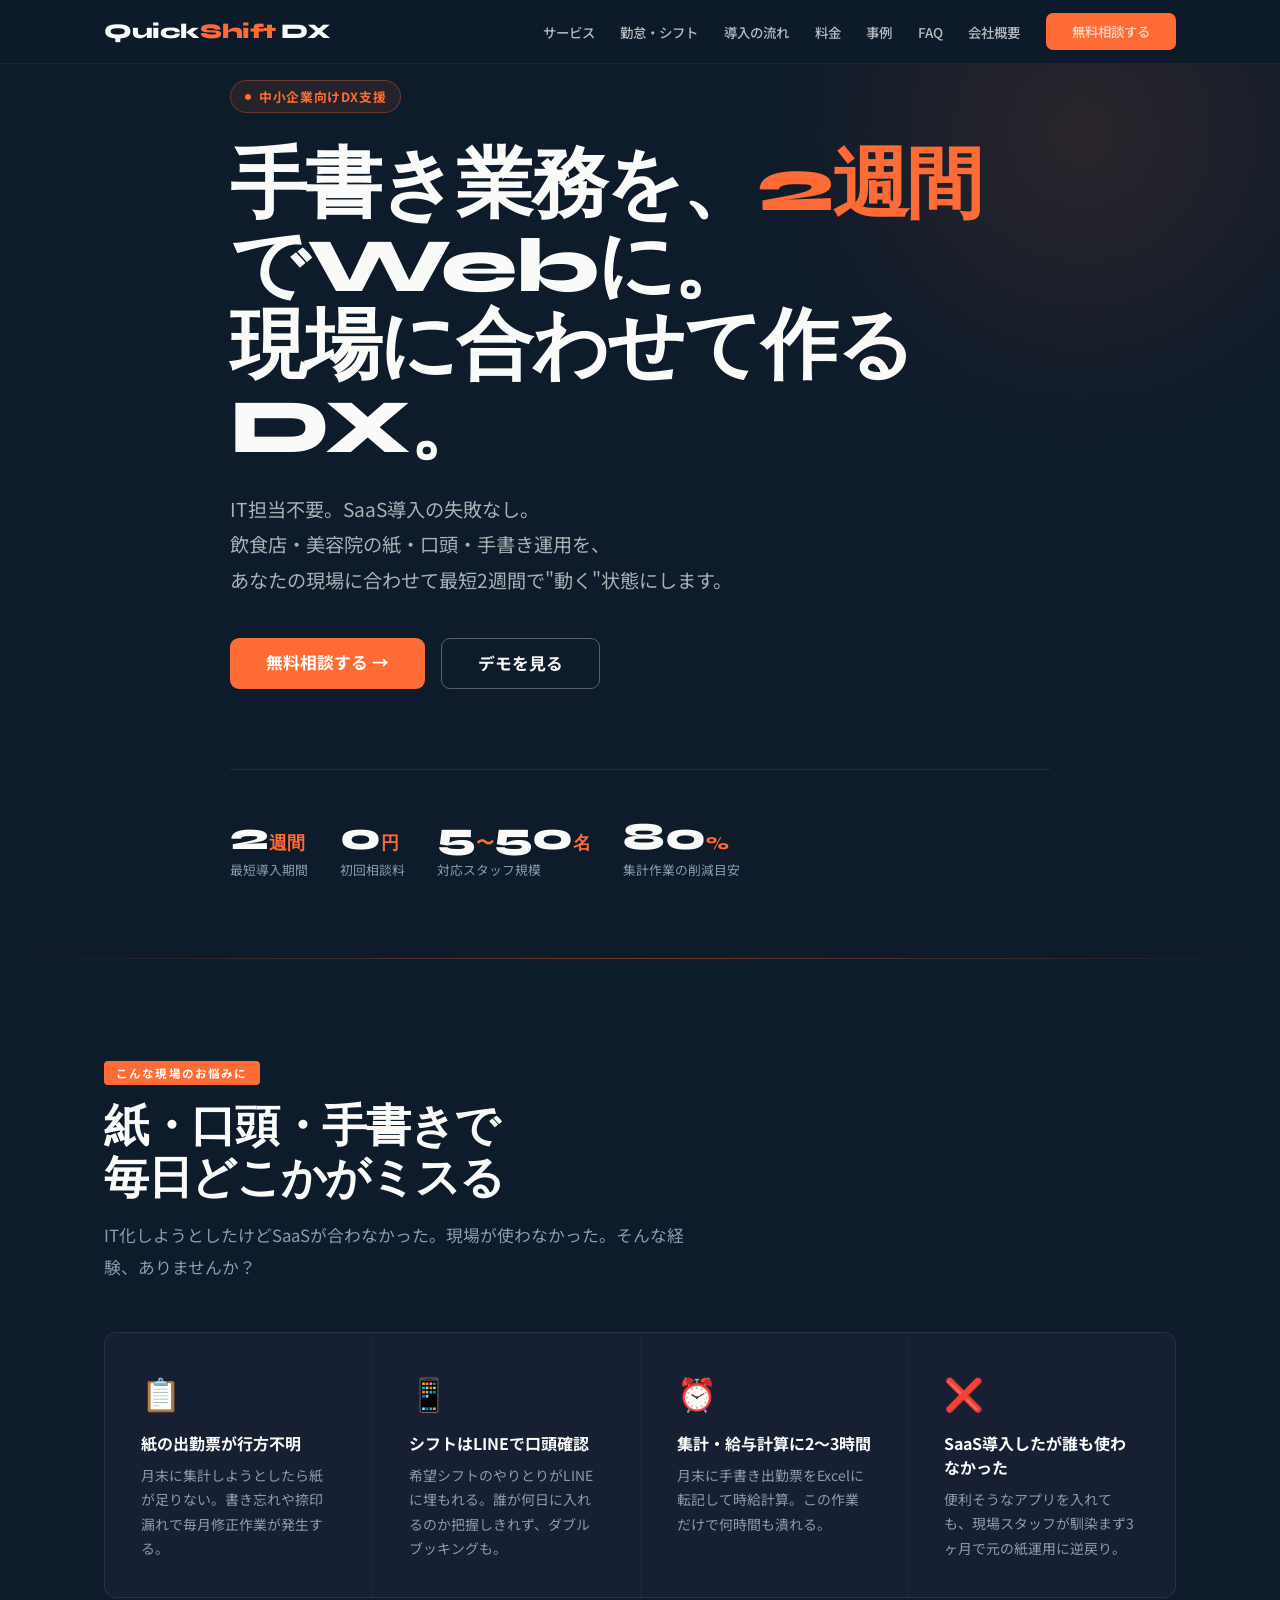
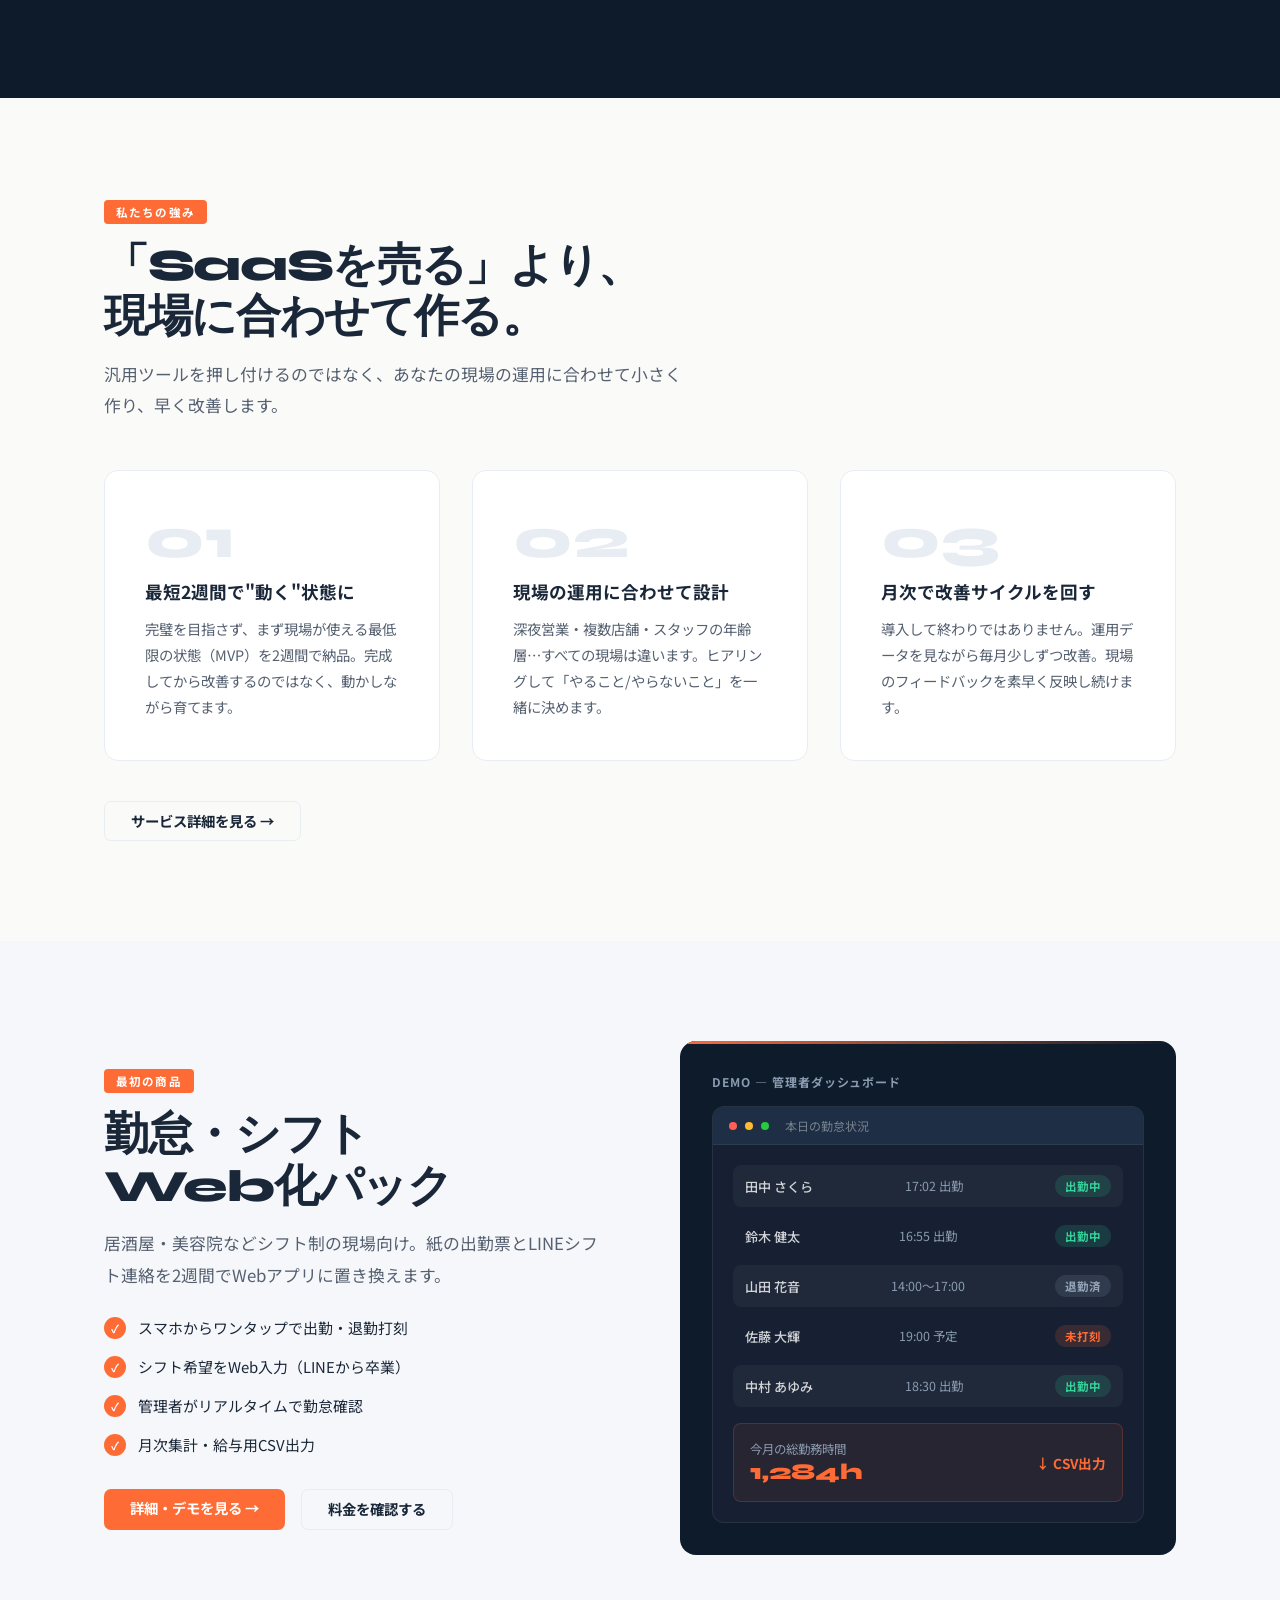
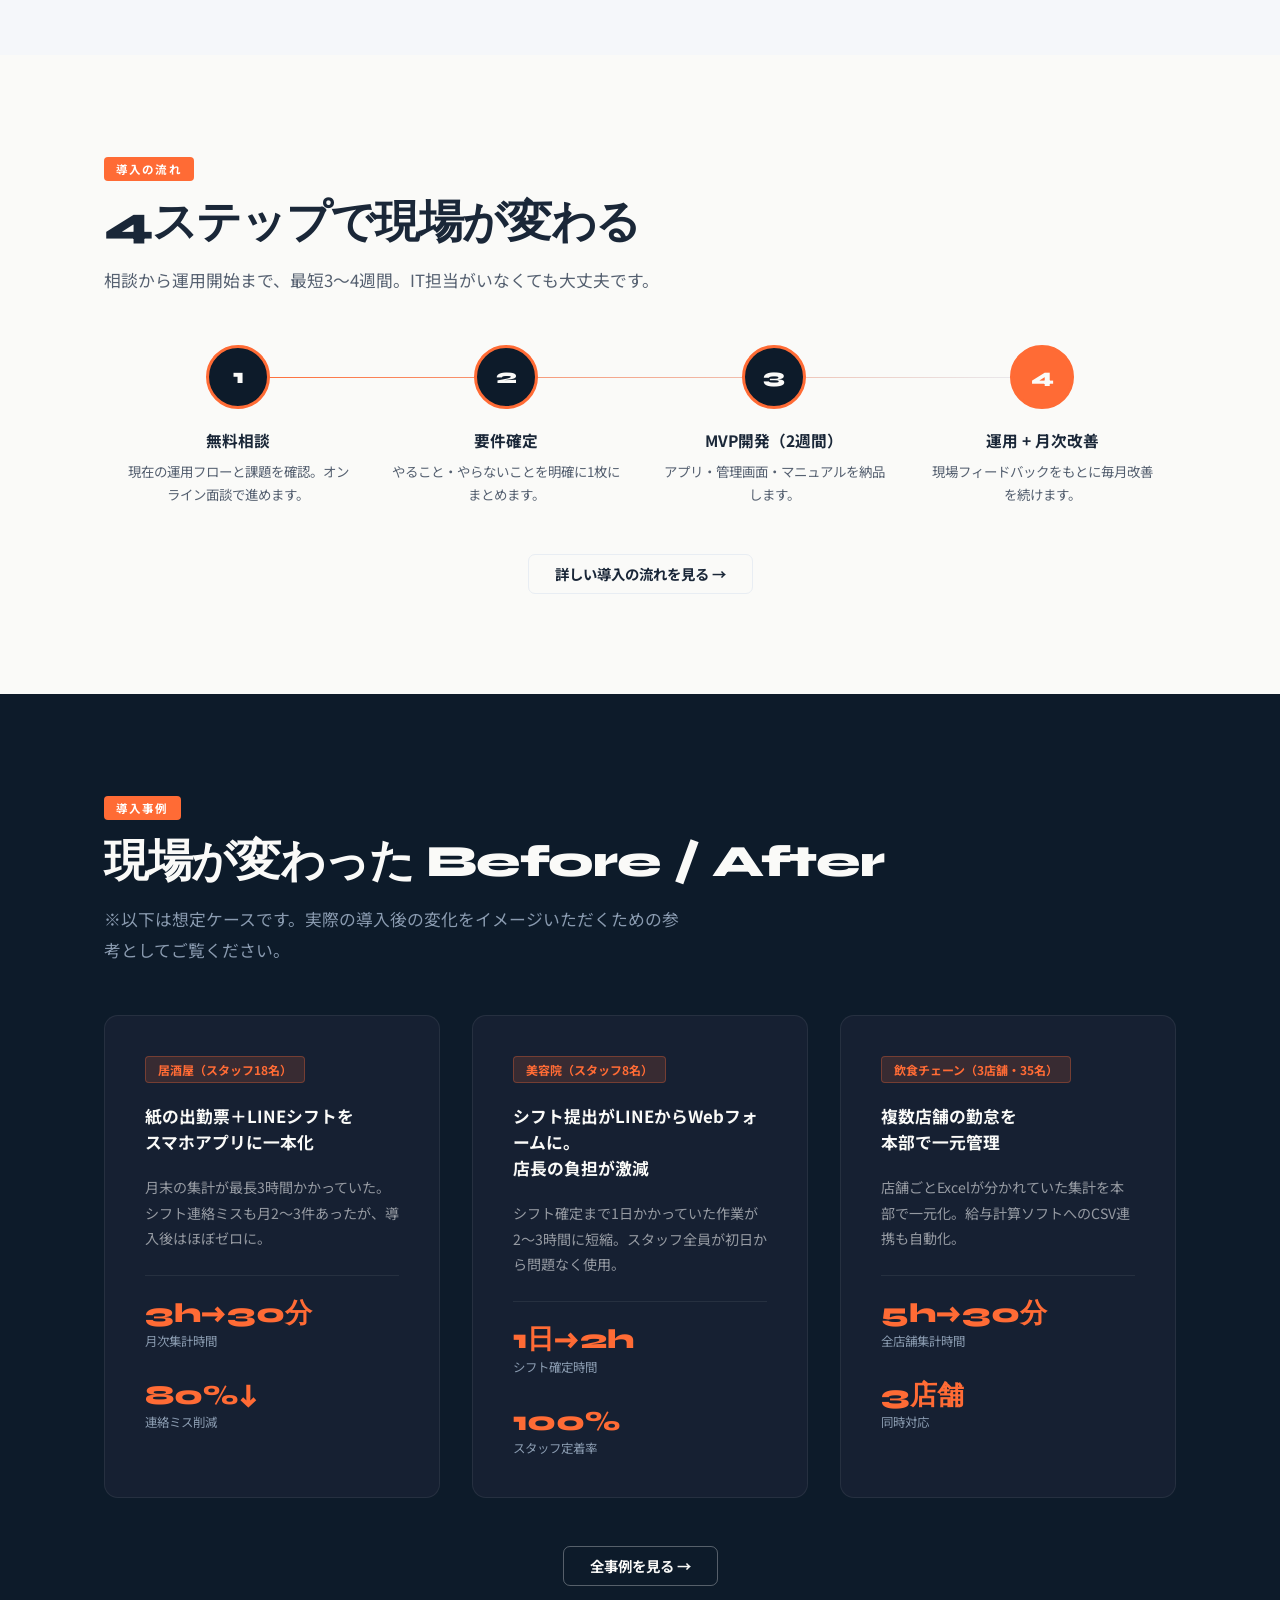
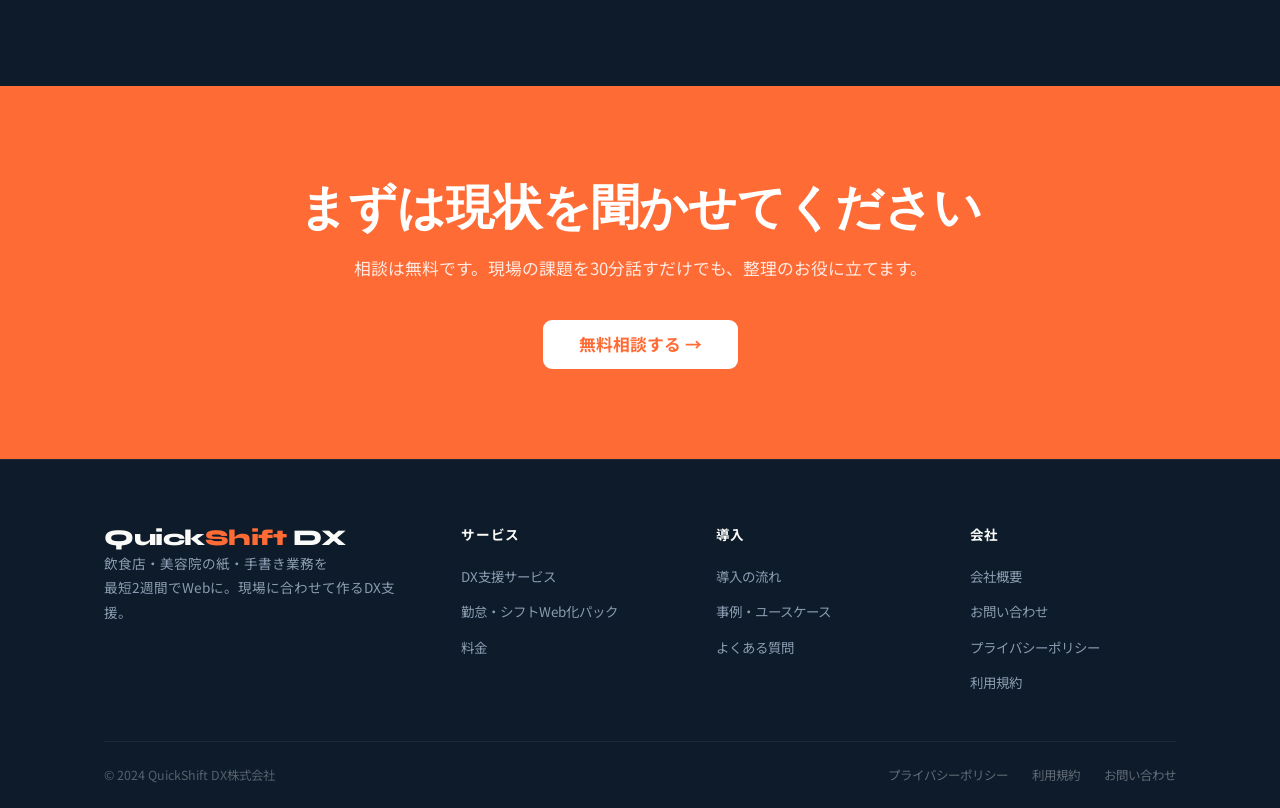
==== index.html @ 34936609 "initial commit: QuickShift DX site" ====
<!DOCTYPE html>
<html lang="ja">
<head>
<meta charset="UTF-8">
<meta name="viewport" content="width=device-width, initial-scale=1.0">
<title>QuickShift DX | 手書き業務を、2週間でWebに。</title>
<meta name="description" content="飲食店・美容院の紙・手書き業務を最短2週間でWeb化。現場に合わせて作るDX支援サービス。勤怠・シフト管理のWeb化パックで始める、小さく速いDX。">
<meta property="og:title" content="QuickShift DX | 手書き業務を、2週間でWebに。">
<meta property="og:description" content="飲食店・美容院の紙・手書き業務を最短2週間でWeb化。現場に合わせて作るDX支援サービス。">
<meta property="og:type" content="website">
<style>
/* ===== QuickShift DX — Shared Styles ===== */
@import url('https://fonts.googleapis.com/css2?family=Noto+Sans+JP:wght@400;500;700;900&family=Syne:wght@700;800&display=swap');

:root {
  --navy:       #0d1b2a;
  --navy-mid:   #162032;
  --navy-light: #1e2f45;
  --accent:     #ff6b35;
  --accent-lt:  #ff8c5a;
  --white:      #fafaf8;
  --gray:       #8a9bb0;
  --gray-lt:    #e8edf3;
  --text:       #1a2738;
  --max-w:      1200px;
}

*, *::before, *::after { box-sizing: border-box; margin: 0; padding: 0; }
html { scroll-behavior: smooth; }
body {
  font-family: 'Noto Sans JP', sans-serif;
  background: var(--white);
  color: var(--text);
  overflow-x: hidden;
}
img { max-width: 100%; display: block; }
a { text-decoration: none; }

/* ── CONTAINER ── */
.container { max-width: var(--max-w); margin: 0 auto; padding: 0 5%; }

/* ── BUTTONS ── */
.btn {
  display: inline-block;
  padding: 12px 26px;
  border-radius: 7px;
  font-weight: 700;
  font-size: 0.9rem;
  cursor: pointer;
  transition: all 0.2s;
  border: none;
  font-family: 'Noto Sans JP', sans-serif;
  line-height: 1;
}
.btn-primary { background: var(--accent); color: #fff; }
.btn-primary:hover {
  background: var(--accent-lt);
  transform: translateY(-2px);
  box-shadow: 0 6px 20px rgba(255,107,53,.4);
}
.btn-outline { background: transparent; border: 1.5px solid rgba(255,255,255,.3); color: var(--white); }
.btn-outline:hover { border-color: var(--accent); color: var(--accent); }
.btn-outline-dark { background: transparent; border: 1.5px solid var(--gray-lt); color: var(--text); }
.btn-outline-dark:hover { border-color: var(--accent); color: var(--accent); }
.btn-white { background: #fff; color: var(--accent); }
.btn-white:hover { background: var(--navy); color: #fff; transform: translateY(-2px); box-shadow: 0 8px 30px rgba(0,0,0,.2); }
.btn-lg { padding: 16px 36px; font-size: 1.05rem; border-radius: 9px; }
.btn-block { display: block; text-align: center; width: 100%; }

/* ── HEADER ── */
.site-header {
  position: fixed;
  top: 0; left: 0; right: 0;
  z-index: 200;
  background: rgba(13,27,42,.96);
  backdrop-filter: blur(14px);
  border-bottom: 1px solid rgba(255,255,255,.06);
  height: 64px;
}
.header-inner {
  max-width: var(--max-w);
  margin: 0 auto;
  padding: 0 5%;
  height: 100%;
  display: flex;
  align-items: center;
  justify-content: space-between;
}
.logo {
  font-family: 'Syne', sans-serif;
  font-size: 1.3rem;
  font-weight: 800;
  color: var(--white);
  letter-spacing: -.02em;
}
.logo span { color: var(--accent); }
.site-nav {
  display: flex;
  align-items: center;
  gap: 1.6rem;
}
.site-nav a {
  color: rgba(255,255,255,.7);
  font-size: .84rem;
  font-weight: 500;
  transition: color .2s;
}
.site-nav a:hover, .site-nav a.active { color: var(--white); }
.hamburger {
  display: none;
  flex-direction: column;
  gap: 5px;
  cursor: pointer;
  padding: 4px;
  background: none;
  border: none;
}
.hamburger span {
  display: block;
  width: 24px; height: 2px;
  background: var(--white);
  border-radius: 2px;
  transition: all .3s;
}
.hamburger.open span:nth-child(1) { transform: translateY(7px) rotate(45deg); }
.hamburger.open span:nth-child(2) { opacity: 0; }
.hamburger.open span:nth-child(3) { transform: translateY(-7px) rotate(-45deg); }
.mobile-nav {
  display: none;
  position: fixed;
  top: 64px; left: 0; right: 0; bottom: 0;
  background: var(--navy);
  z-index: 190;
  padding: 2rem 5%;
  flex-direction: column;
  gap: 1.5rem;
  overflow-y: auto;
}
.mobile-nav.open { display: flex; }
.mobile-nav a {
  color: var(--white);
  font-size: 1.1rem;
  font-weight: 700;
  border-bottom: 1px solid rgba(255,255,255,.07);
  padding-bottom: 1.25rem;
}

/* ── SECTION COMMONS ── */
.section { padding: 100px 0; }
.section-sm { padding: 70px 0; }
.section-tag {
  display: inline-block;
  background: var(--accent);
  color: #fff;
  font-size: .72rem;
  font-weight: 700;
  letter-spacing: .1em;
  padding: 4px 12px;
  border-radius: 4px;
  margin-bottom: 1rem;
  text-transform: uppercase;
}
h2.section-title {
  font-family: 'Syne', sans-serif;
  font-size: clamp(1.8rem, 4vw, 2.8rem);
  font-weight: 800;
  letter-spacing: -.03em;
  line-height: 1.15;
  margin-bottom: 1rem;
}
.section-lead {
  font-size: 1.05rem;
  color: #556070;
  line-height: 1.9;
  max-width: 580px;
  margin-bottom: 3rem;
}
.section-lead.wide { max-width: 720px; }

/* dark variant */
.bg-navy { background: var(--navy); }
.bg-navy h2.section-title { color: var(--white); }
.bg-navy .section-lead { color: var(--gray); }
.bg-gray { background: #f5f7fa; }

/* ── PAGE HERO ── */
.page-hero {
  background: var(--navy);
  padding: 140px 0 80px;
  position: relative;
  overflow: hidden;
}
.page-hero::before {
  content: '';
  position: absolute;
  top: -30%; right: -10%;
  width: 500px; height: 500px;
  background: radial-gradient(circle, rgba(255,107,53,.1) 0%, transparent 70%);
}
.page-hero .section-tag { margin-bottom: 1.2rem; }
.page-hero h1 {
  font-family: 'Syne', sans-serif;
  font-size: clamp(2.2rem, 5vw, 3.8rem);
  font-weight: 800;
  color: var(--white);
  letter-spacing: -.03em;
  line-height: 1.1;
  margin-bottom: 1.25rem;
}
.page-hero h1 em { font-style: normal; color: var(--accent); }
.page-hero p {
  color: rgba(255,255,255,.65);
  font-size: 1.1rem;
  line-height: 1.85;
  max-width: 560px;
}
.page-hero .hero-cta { margin-top: 2.5rem; display: flex; gap: 1rem; flex-wrap: wrap; }

/* ── FOOTER ── */
.site-footer {
  background: var(--navy);
  border-top: 1px solid rgba(255,255,255,.06);
}
.footer-main {
  display: grid;
  grid-template-columns: 1.5fr 1fr 1fr 1fr;
  gap: 3rem;
  padding: 4rem 0 3rem;
}
.footer-brand .logo { font-size: 1.4rem; margin-bottom: 1rem; }
.footer-brand p { font-size: .85rem; color: var(--gray); line-height: 1.8; }
.footer-col h4 { color: var(--white); font-size: .85rem; font-weight: 700; margin-bottom: 1.2rem; letter-spacing: .05em; }
.footer-col ul { list-style: none; display: flex; flex-direction: column; gap: .7rem; }
.footer-col ul a { color: var(--gray); font-size: .84rem; transition: color .2s; }
.footer-col ul a:hover { color: var(--white); }
.footer-bottom {
  border-top: 1px solid rgba(255,255,255,.06);
  padding: 1.5rem 0;
  display: flex;
  justify-content: space-between;
  align-items: center;
  flex-wrap: wrap;
  gap: 1rem;
}
.footer-bottom p { color: rgba(255,255,255,.3); font-size: .78rem; }
.footer-bottom-links { display: flex; gap: 1.5rem; }
.footer-bottom-links a { color: rgba(255,255,255,.35); font-size: .78rem; }
.footer-bottom-links a:hover { color: rgba(255,255,255,.7); }

/* ── FLOATING CTA ── */
.floating-cta {
  position: fixed;
  bottom: 2rem; right: 2rem;
  z-index: 180;
  opacity: 0;
  transform: translateY(10px);
  transition: all .4s;
  pointer-events: none;
}
.floating-cta.visible { opacity: 1; transform: translateY(0); pointer-events: all; }
.floating-cta .btn { box-shadow: 0 8px 30px rgba(255,107,53,.5); }

/* ── CARDS ── */
.card {
  background: #fff;
  border: 1.5px solid var(--gray-lt);
  border-radius: 14px;
  padding: 2.5rem;
  transition: all .3s;
  position: relative;
  overflow: hidden;
}
.card::before {
  content: '';
  position: absolute;
  top: 0; left: 0; right: 0;
  height: 3px;
  background: var(--accent);
  transform: scaleX(0);
  transform-origin: left;
  transition: transform .3s;
}
.card:hover { transform: translateY(-4px); box-shadow: 0 12px 40px rgba(13,27,42,.12); border-color: var(--accent); }
.card:hover::before { transform: scaleX(1); }

.card-dark {
  background: var(--navy-mid);
  border: 1px solid rgba(255,255,255,.07);
  border-radius: 14px;
  padding: 2.5rem;
  transition: all .3s;
}
.card-dark:hover { background: var(--navy-light); transform: translateY(-4px); }

/* ── FEATURE LIST ── */
.feature-list { list-style: none; display: flex; flex-direction: column; gap: .9rem; }
.feature-list li { display: flex; align-items: flex-start; gap: 12px; font-size: .93rem; line-height: 1.65; }
.feature-list li::before {
  content: '✓';
  min-width: 22px; height: 22px;
  background: var(--accent); color: #fff;
  border-radius: 50%;
  display: flex; align-items: center; justify-content: center;
  font-size: .7rem; font-weight: 700;
  margin-top: 1px; flex-shrink: 0;
}

/* ── PROCESS STEPS ── */
.steps-grid {
  display: grid;
  grid-template-columns: repeat(4, 1fr);
  gap: 0;
  position: relative;
  margin-top: 3rem;
}
.steps-grid::before {
  content: '';
  position: absolute;
  top: 32px; left: 12%; right: 12%;
  height: 1px;
  background: linear-gradient(90deg, var(--accent) 0%, var(--gray-lt) 100%);
}
.step-item { display: flex; flex-direction: column; align-items: center; text-align: center; padding: 0 1.25rem; }
.step-num {
  width: 64px; height: 64px;
  background: var(--navy); color: var(--white);
  border-radius: 50%;
  display: flex; align-items: center; justify-content: center;
  font-family: 'Syne', sans-serif;
  font-size: 1.3rem; font-weight: 800;
  margin-bottom: 1.25rem;
  position: relative; z-index: 1;
  border: 3px solid var(--accent);
}
.step-item:last-child .step-num { background: var(--accent); }
.step-item h3 { font-size: .98rem; font-weight: 700; margin-bottom: .5rem; }
.step-item p { font-size: .84rem; color: #556070; line-height: 1.7; }

/* ── FAQ ── */
.faq-list { display: flex; flex-direction: column; border: 1.5px solid var(--gray-lt); border-radius: 12px; overflow: hidden; }
.faq-item { border-bottom: 1px solid var(--gray-lt); }
.faq-item:last-child { border-bottom: none; }
.faq-q {
  width: 100%; background: #fff; border: none;
  padding: 1.4rem 1.75rem;
  text-align: left;
  font-family: 'Noto Sans JP', sans-serif;
  font-size: .94rem; font-weight: 700; color: var(--text);
  cursor: pointer;
  display: flex; justify-content: space-between; align-items: center; gap: 1rem;
  transition: background .2s;
}
.faq-q:hover { background: #fafafa; }
.faq-q.open { background: #fff8f5; }
.faq-icon {
  min-width: 26px; height: 26px;
  border: 2px solid var(--gray-lt); border-radius: 50%;
  display: flex; align-items: center; justify-content: center;
  font-size: 1.1rem; color: var(--gray); line-height: 1;
  transition: all .3s; flex-shrink: 0;
}
.faq-q.open .faq-icon { background: var(--accent); border-color: var(--accent); color: #fff; transform: rotate(45deg); }
.faq-a { display: none; padding: 0 1.75rem 1.4rem; font-size: .9rem; color: #556070; line-height: 1.9; background: #fff; }
.faq-a.open { display: block; }

/* ── FORM ── */
.form-group { display: flex; flex-direction: column; gap: 6px; }
.form-group label { font-size: .82rem; font-weight: 700; }
.form-label-dark { color: rgba(255,255,255,.7); }
.required-mark { color: var(--accent); margin-left: 4px; }
.form-input, .form-select, .form-textarea {
  border-radius: 8px;
  padding: 13px 16px;
  font-family: 'Noto Sans JP', sans-serif;
  font-size: .9rem;
  outline: none;
  transition: border-color .2s, background .2s;
}
.form-input-dark, .form-select-dark, .form-textarea-dark {
  background: rgba(255,255,255,.06);
  border: 1px solid rgba(255,255,255,.12);
  color: var(--white);
}
.form-input-dark::placeholder, .form-textarea-dark::placeholder { color: rgba(255,255,255,.3); }
.form-input-dark:focus, .form-select-dark:focus, .form-textarea-dark:focus {
  border-color: var(--accent);
  background: rgba(255,255,255,.09);
}
.form-select-dark option { background: var(--navy); color: var(--white); }
.form-textarea { resize: vertical; min-height: 120px; }
.radio-group { display: flex; gap: 1rem; flex-wrap: wrap; }
.radio-label { display: flex; align-items: center; gap: 8px; cursor: pointer; font-size: .9rem; }
.radio-label input { accent-color: var(--accent); }
.form-row { display: grid; grid-template-columns: 1fr 1fr; gap: 1.25rem; }
.form-stack { display: flex; flex-direction: column; gap: 1.25rem; }

/* ── BADGE ── */
.badge { padding: 3px 10px; border-radius: 12px; font-size: .72rem; font-weight: 700; }
.badge-in  { background: rgba(52,211,153,.15); color: #34d399; }
.badge-out { background: rgba(148,163,184,.15); color: #94a3b8; }
.badge-new { background: rgba(255,107,53,.15); color: var(--accent); }

/* ── ANIMATIONS ── */
.fade-up { opacity: 0; transform: translateY(28px); transition: opacity .65s ease, transform .65s ease; }
.fade-up.visible { opacity: 1; transform: translateY(0); }
.fade-up:nth-child(2) { transition-delay: .1s; }
.fade-up:nth-child(3) { transition-delay: .2s; }
.fade-up:nth-child(4) { transition-delay: .3s; }

/* ── SUCCESS BANNER ── */
.success-banner {
  display: none;
  background: #dcfce7; border: 1.5px solid #86efac;
  border-radius: 10px; padding: 1.25rem 1.75rem;
  color: #15803d; font-weight: 700; font-size: .95rem;
  margin-top: 1.5rem;
}

/* ── BREADCRUMB ── */
.breadcrumb { display: flex; align-items: center; gap: .5rem; margin-bottom: 1.5rem; }
.breadcrumb a { color: rgba(255,255,255,.45); font-size: .82rem; }
.breadcrumb a:hover { color: rgba(255,255,255,.8); }
.breadcrumb span { color: rgba(255,255,255,.25); font-size: .82rem; }
.breadcrumb .current { color: rgba(255,255,255,.7); font-size: .82rem; }

/* ── NOTICE ── */
.notice {
  background: rgba(255,107,53,.08);
  border: 1px solid rgba(255,107,53,.2);
  border-radius: 8px; padding: 1rem 1.25rem;
  font-size: .88rem; color: #556070; line-height: 1.8;
}

/* ── RESPONSIVE ── */
@media (max-width: 960px) {
  .footer-main { grid-template-columns: 1fr 1fr; }
  .steps-grid { grid-template-columns: 1fr 1fr; gap: 2.5rem; }
  .steps-grid::before { display: none; }
}

@media (max-width: 680px) {
  .site-nav { display: none; }
  .hamburger { display: flex; }
  .footer-main { grid-template-columns: 1fr; gap: 2rem; }
  .form-row { grid-template-columns: 1fr; }
  .steps-grid { grid-template-columns: 1fr 1fr; }
  .section { padding: 70px 0; }
  .page-hero { padding: 120px 0 60px; }
}

</style>
<style>
/* ── Hero ── */
.hero {
  background: var(--navy);
  min-height: 100vh;
  display: flex;
  align-items: center;
  padding: 80px 0;
  position: relative;
  overflow: hidden;
}
.hero::before {
  content: '';
  position: absolute;
  top: -20%; right: -10%;
  width: 650px; height: 650px;
  background: radial-gradient(circle, rgba(255,107,53,.12) 0%, transparent 70%);
  pointer-events: none;
}
.hero::after {
  content: '';
  position: absolute;
  bottom: 0; left: 0; right: 0;
  height: 1px;
  background: linear-gradient(90deg, transparent, rgba(255,107,53,.4), transparent);
}
.hero-eyebrow {
  display: inline-flex; align-items: center; gap: 8px;
  background: rgba(255,107,53,.1);
  border: 1px solid rgba(255,107,53,.3);
  color: var(--accent);
  padding: 6px 14px; border-radius: 20px;
  font-size: .8rem; font-weight: 700; letter-spacing: .05em;
  margin-bottom: 2rem; width: fit-content;
}
.hero-eyebrow::before {
  content: ''; width: 6px; height: 6px;
  background: var(--accent); border-radius: 50%;
  animation: blink 2s infinite;
}
@keyframes blink { 0%,100%{opacity:1} 50%{opacity:.3} }
.hero h1 {
  font-family: 'Syne', sans-serif;
  font-size: clamp(2.8rem, 6vw, 5rem);
  font-weight: 800; color: var(--white);
  line-height: 1.05; letter-spacing: -.03em;
  margin-bottom: 1.5rem; max-width: 820px;
}
.hero h1 em { font-style: normal; color: var(--accent); }
.hero-sub {
  font-size: clamp(1rem,2vw,1.2rem);
  color: rgba(255,255,255,.65); line-height: 1.85;
  max-width: 560px; margin-bottom: 2.5rem;
}
.hero-cta { display: flex; gap: 1rem; flex-wrap: wrap; margin-bottom: 5rem; }
.hero-stats {
  display: flex; gap: 3rem; flex-wrap: wrap;
  padding-top: 3rem;
  border-top: 1px solid rgba(255,255,255,.08);
}
.stat-num {
  font-family: 'Syne', sans-serif;
  font-size: 2.4rem; font-weight: 800; color: var(--white); line-height: 1;
}
.stat-num span { font-size: 1.1rem; color: var(--accent); }
.stat-label { font-size: .8rem; color: var(--gray); margin-top: 4px; }

/* ── Problem grid ── */
.problems-grid {
  display: grid;
  grid-template-columns: repeat(auto-fit, minmax(240px,1fr));
  gap: 1px;
  background: rgba(255,255,255,.06);
  border: 1px solid rgba(255,255,255,.06);
  border-radius: 12px; overflow: hidden;
}
.problem-card {
  background: var(--navy-mid); padding: 2.25rem;
  transition: background .3s;
}
.problem-card:hover { background: var(--navy-light); }
.problem-icon { font-size: 2rem; margin-bottom: 1rem; }
.problem-card h3 { font-size: 1rem; font-weight: 700; color: var(--white); margin-bottom: .5rem; }
.problem-card p { font-size: .87rem; color: var(--gray); line-height: 1.75; }

/* ── Strengths ── */
.strengths-grid {
  display: grid;
  grid-template-columns: repeat(auto-fit, minmax(280px,1fr));
  gap: 2rem;
}
.strength-num {
  font-family: 'Syne', sans-serif;
  font-size: 3.5rem; font-weight: 800; color: var(--gray-lt); line-height: 1; margin-bottom: .75rem;
}
.card h3 { font-size: 1.1rem; font-weight: 700; margin-bottom: .75rem; }
.card p { font-size: .9rem; color: #556070; line-height: 1.8; }

/* ── Product preview ── */
.product-preview {
  display: grid;
  grid-template-columns: 1fr 1fr;
  gap: 5rem;
  align-items: center;
}
.mock-screen {
  background: var(--navy-mid); border-radius: 12px;
  border: 1px solid rgba(255,255,255,.08); overflow: hidden;
}
.mock-bar {
  background: var(--navy-light); padding: 10px 16px;
  display: flex; align-items: center; gap: 8px;
  border-bottom: 1px solid rgba(255,255,255,.06);
}
.mock-dot { width: 8px; height: 8px; border-radius: 50%; }
.mock-title { font-size: .75rem; color: rgba(255,255,255,.4); margin-left: 8px; }
.mock-content { padding: 1.25rem; }
.mock-row {
  display: flex; justify-content: space-between; align-items: center;
  padding: 10px 12px; border-radius: 8px; margin-bottom: 8px; font-size: .82rem;
}
.mock-row:nth-child(odd) { background: rgba(255,255,255,.04); }
.mock-name { color: rgba(255,255,255,.8); font-weight: 500; }
.mock-time { color: var(--gray); font-size: .78rem; }
.mock-summary {
  margin-top: 1rem; padding: 1rem;
  background: rgba(255,107,53,.08); border: 1px solid rgba(255,107,53,.2); border-radius: 8px;
  display: flex; justify-content: space-between; align-items: center;
}
.mock-summary-label { font-size: .78rem; color: var(--gray); }
.mock-summary-val { font-family: 'Syne',sans-serif; font-size: 1.4rem; font-weight: 800; color: var(--accent); }

/* ── Cases preview ── */
.cases-grid {
  display: grid;
  grid-template-columns: repeat(auto-fit,minmax(280px,1fr));
  gap: 2rem; margin-top: 3rem;
}
.case-tag {
  display: inline-block;
  background: rgba(255,107,53,.15); color: var(--accent);
  border: 1px solid rgba(255,107,53,.3);
  padding: 4px 12px; border-radius: 4px; font-size: .75rem; font-weight: 700; margin-bottom: 1.25rem;
}
.card-dark h3 { color: var(--white); font-size: 1.05rem; font-weight: 700; margin-bottom: 1.25rem; line-height: 1.55; }
.metrics { display: flex; gap: 2rem; padding-top: 1.5rem; border-top: 1px solid rgba(255,255,255,.07); flex-wrap: wrap; }
.metric-val { font-family: 'Syne',sans-serif; font-size: 1.7rem; font-weight: 800; color: var(--accent); line-height: 1; }
.metric-label { font-size: .78rem; color: var(--gray); margin-top: 4px; }

/* ── CTA band ── */
.cta-band { background: var(--accent); padding: 90px 0; text-align: center; }
.cta-band h2 { font-family: 'Syne',sans-serif; font-size: clamp(1.8rem,4vw,3rem); color: #fff; font-weight: 800; margin-bottom: 1rem; }
.cta-band p { color: rgba(255,255,255,.85); font-size: 1.05rem; margin-bottom: 2.5rem; }


  .hero-stats { gap: 2rem; }
}
</style>
</head>
<body>

<!-- HEADER -->
<header class="site-header">
  <div class="header-inner">
    <a href="index.html" class="logo">Quick<span>Shift</span> DX</a>
    <nav class="site-nav">
      <a href="services.html">サービス</a>
      <a href="product/time-shift.html">勤怠・シフト</a>
      <a href="process.html">導入の流れ</a>
      <a href="pricing.html">料金</a>
      <a href="cases.html">事例</a>
      <a href="faq.html">FAQ</a>
      <a href="company.html">会社概要</a>
      <a href="contact.html" class="btn btn-primary">無料相談する</a>
    </nav>
    <button class="hamburger" aria-label="メニュー">
      <span></span><span></span><span></span>
    </button>
  </div>
</header>

<!-- MOBILE NAV -->
<nav class="mobile-nav">
  <a href="index.html">トップ</a>
  <a href="services.html">サービス</a>
  <a href="product/time-shift.html">勤怠・シフトWeb化パック</a>
  <a href="process.html">導入の流れ</a>
  <a href="pricing.html">料金</a>
  <a href="cases.html">事例・ユースケース</a>
  <a href="faq.html">よくある質問</a>
  <a href="company.html">会社概要</a>
  <a href="contact.html" class="btn btn-primary" style="border-radius:8px; text-align:center;">無料相談する</a>
</nav>

<!-- HERO -->
<section class="hero">
  <div class="container">
    <div class="hero-eyebrow">中小企業向けDX支援</div>
    <h1>手書き業務を、<em>2週間</em>でWebに。<br>現場に合わせて作るDX。</h1>
    <p class="hero-sub">
      IT担当不要。SaaS導入の失敗なし。<br>
      飲食店・美容院の紙・口頭・手書き運用を、<br>
      あなたの現場に合わせて最短2週間で"動く"状態にします。
    </p>
    <div class="hero-cta">
      <a href="contact.html" class="btn btn-primary btn-lg">無料相談する →</a>
      <a href="product/time-shift.html" class="btn btn-outline btn-lg">デモを見る</a>
    </div>
    <div class="hero-stats">
      <div>
        <div class="stat-num">2<span>週間</span></div>
        <div class="stat-label">最短導入期間</div>
      </div>
      <div>
        <div class="stat-num">0<span>円</span></div>
        <div class="stat-label">初回相談料</div>
      </div>
      <div>
        <div class="stat-num">5<span>〜</span>50<span>名</span></div>
        <div class="stat-label">対応スタッフ規模</div>
      </div>
      <div>
        <div class="stat-num">80<span>%</span></div>
        <div class="stat-label">集計作業の削減目安</div>
      </div>
    </div>
  </div>
</section>

<!-- PROBLEM -->
<section class="section bg-navy">
  <div class="container">
    <div class="section-tag">こんな現場のお悩みに</div>
    <h2 class="section-title">紙・口頭・手書きで<br>毎日どこかがミスる</h2>
    <p class="section-lead">IT化しようとしたけどSaaSが合わなかった。現場が使わなかった。そんな経験、ありませんか？</p>
    <div class="problems-grid">
      <div class="problem-card fade-up">
        <div class="problem-icon">📋</div>
        <h3>紙の出勤票が行方不明</h3>
        <p>月末に集計しようとしたら紙が足りない。書き忘れや捺印漏れで毎月修正作業が発生する。</p>
      </div>
      <div class="problem-card fade-up">
        <div class="problem-icon">📱</div>
        <h3>シフトはLINEで口頭確認</h3>
        <p>希望シフトのやりとりがLINEに埋もれる。誰が何日に入れるのか把握しきれず、ダブルブッキングも。</p>
      </div>
      <div class="problem-card fade-up">
        <div class="problem-icon">⏰</div>
        <h3>集計・給与計算に2〜3時間</h3>
        <p>月末に手書き出勤票をExcelに転記して時給計算。この作業だけで何時間も潰れる。</p>
      </div>
      <div class="problem-card fade-up">
        <div class="problem-icon">❌</div>
        <h3>SaaS導入したが誰も使わなかった</h3>
        <p>便利そうなアプリを入れても、現場スタッフが馴染まず3ヶ月で元の紙運用に逆戻り。</p>
      </div>
    </div>
  </div>
</section>

<!-- STRENGTHS -->
<section class="section">
  <div class="container">
    <div class="section-tag">私たちの強み</div>
    <h2 class="section-title">「SaaSを売る」より、<br>現場に合わせて作る。</h2>
    <p class="section-lead">汎用ツールを押し付けるのではなく、あなたの現場の運用に合わせて小さく作り、早く改善します。</p>
    <div class="strengths-grid">
      <div class="card fade-up">
        <div class="strength-num">01</div>
        <h3>最短2週間で"動く"状態に</h3>
        <p>完璧を目指さず、まず現場が使える最低限の状態（MVP）を2週間で納品。完成してから改善するのではなく、動かしながら育てます。</p>
      </div>
      <div class="card fade-up">
        <div class="strength-num">02</div>
        <h3>現場の運用に合わせて設計</h3>
        <p>深夜営業・複数店舗・スタッフの年齢層…すべての現場は違います。ヒアリングして「やること/やらないこと」を一緒に決めます。</p>
      </div>
      <div class="card fade-up">
        <div class="strength-num">03</div>
        <h3>月次で改善サイクルを回す</h3>
        <p>導入して終わりではありません。運用データを見ながら毎月少しずつ改善。現場のフィードバックを素早く反映し続けます。</p>
      </div>
    </div>
    <div style="margin-top:2.5rem">
      <a href="services.html" class="btn btn-outline-dark">サービス詳細を見る →</a>
    </div>
  </div>
</section>

<!-- PRODUCT PREVIEW -->
<section class="section bg-gray">
  <div class="container">
    <div class="product-preview">
      <div>
        <div class="section-tag">最初の商品</div>
        <h2 class="section-title">勤怠・シフト<br>Web化パック</h2>
        <p class="section-lead" style="margin-bottom:1.5rem">居酒屋・美容院などシフト制の現場向け。紙の出勤票とLINEシフト連絡を2週間でWebアプリに置き換えます。</p>
        <ul class="feature-list">
          <li>スマホからワンタップで出勤・退勤打刻</li>
          <li>シフト希望をWeb入力（LINEから卒業）</li>
          <li>管理者がリアルタイムで勤怠確認</li>
          <li>月次集計・給与用CSV出力</li>
        </ul>
        <div style="margin-top:2rem; display:flex; gap:1rem; flex-wrap:wrap">
          <a href="product/time-shift.html" class="btn btn-primary">詳細・デモを見る →</a>
          <a href="pricing.html" class="btn btn-outline-dark">料金を確認する</a>
        </div>
      </div>
      <div style="background:var(--navy); border-radius:16px; padding:2rem; position:relative; overflow:hidden">
        <div style="position:absolute; top:0; left:0; right:0; height:3px; background:linear-gradient(90deg,var(--accent),transparent)"></div>
        <p style="font-size:.75rem; color:var(--gray); margin-bottom:1rem; font-weight:700; letter-spacing:.08em">DEMO — 管理者ダッシュボード</p>
        <div class="mock-screen">
          <div class="mock-bar">
            <div class="mock-dot" style="background:#ff5f57"></div>
            <div class="mock-dot" style="background:#febc2e"></div>
            <div class="mock-dot" style="background:#28c840"></div>
            <span class="mock-title">本日の勤怠状況</span>
          </div>
          <div class="mock-content">
            <div class="mock-row"><span class="mock-name">田中 さくら</span><span class="mock-time">17:02 出勤</span><span class="badge badge-in">出勤中</span></div>
            <div class="mock-row"><span class="mock-name">鈴木 健太</span><span class="mock-time">16:55 出勤</span><span class="badge badge-in">出勤中</span></div>
            <div class="mock-row"><span class="mock-name">山田 花音</span><span class="mock-time">14:00〜17:00</span><span class="badge badge-out">退勤済</span></div>
            <div class="mock-row"><span class="mock-name">佐藤 大輝</span><span class="mock-time">19:00 予定</span><span class="badge badge-new">未打刻</span></div>
            <div class="mock-row"><span class="mock-name">中村 あゆみ</span><span class="mock-time">18:30 出勤</span><span class="badge badge-in">出勤中</span></div>
            <div class="mock-summary">
              <div>
                <div class="mock-summary-label">今月の総勤務時間</div>
                <div class="mock-summary-val">1,284h</div>
              </div>
              <div style="color:var(--accent); font-size:.85rem; font-weight:700; cursor:pointer">↓ CSV出力</div>
            </div>
          </div>
        </div>
      </div>
    </div>
  </div>
</section>

<!-- PROCESS PREVIEW -->
<section class="section">
  <div class="container">
    <div class="section-tag">導入の流れ</div>
    <h2 class="section-title">4ステップで現場が変わる</h2>
    <p class="section-lead">相談から運用開始まで、最短3〜4週間。IT担当がいなくても大丈夫です。</p>
    <div class="steps-grid">
      <div class="step-item fade-up">
        <div class="step-num">1</div>
        <h3>無料相談</h3>
        <p>現在の運用フローと課題を確認。オンライン面談で進めます。</p>
      </div>
      <div class="step-item fade-up">
        <div class="step-num">2</div>
        <h3>要件確定</h3>
        <p>やること・やらないことを明確に1枚にまとめます。</p>
      </div>
      <div class="step-item fade-up">
        <div class="step-num">3</div>
        <h3>MVP開発（2週間）</h3>
        <p>アプリ・管理画面・マニュアルを納品します。</p>
      </div>
      <div class="step-item fade-up">
        <div class="step-num">4</div>
        <h3>運用 + 月次改善</h3>
        <p>現場フィードバックをもとに毎月改善を続けます。</p>
      </div>
    </div>
    <div style="text-align:center; margin-top:3rem">
      <a href="process.html" class="btn btn-outline-dark">詳しい導入の流れを見る →</a>
    </div>
  </div>
</section>

<!-- CASES PREVIEW -->
<section class="section bg-navy">
  <div class="container">
    <div class="section-tag">導入事例</div>
    <h2 class="section-title">現場が変わった Before / After</h2>
    <p class="section-lead">※以下は想定ケースです。実際の導入後の変化をイメージいただくための参考としてご覧ください。</p>
    <div class="cases-grid">
      <div class="card-dark fade-up">
        <div class="case-tag">居酒屋（スタッフ18名）</div>
        <h3>紙の出勤票＋LINEシフトを<br>スマホアプリに一本化</h3>
        <p style="color:rgba(255,255,255,.55); font-size:.88rem; line-height:1.8; margin-bottom:1.5rem">月末の集計が最長3時間かかっていた。シフト連絡ミスも月2〜3件あったが、導入後はほぼゼロに。</p>
        <div class="metrics">
          <div><div class="metric-val">3h→30分</div><div class="metric-label">月次集計時間</div></div>
          <div><div class="metric-val">80%↓</div><div class="metric-label">連絡ミス削減</div></div>
        </div>
      </div>
      <div class="card-dark fade-up">
        <div class="case-tag">美容院（スタッフ8名）</div>
        <h3>シフト提出がLINEからWebフォームに。<br>店長の負担が激減</h3>
        <p style="color:rgba(255,255,255,.55); font-size:.88rem; line-height:1.8; margin-bottom:1.5rem">シフト確定まで1日かかっていた作業が2〜3時間に短縮。スタッフ全員が初日から問題なく使用。</p>
        <div class="metrics">
          <div><div class="metric-val">1日→2h</div><div class="metric-label">シフト確定時間</div></div>
          <div><div class="metric-val">100%</div><div class="metric-label">スタッフ定着率</div></div>
        </div>
      </div>
      <div class="card-dark fade-up">
        <div class="case-tag">飲食チェーン（3店舗・35名）</div>
        <h3>複数店舗の勤怠を<br>本部で一元管理</h3>
        <p style="color:rgba(255,255,255,.55); font-size:.88rem; line-height:1.8; margin-bottom:1.5rem">店舗ごとExcelが分かれていた集計を本部で一元化。給与計算ソフトへのCSV連携も自動化。</p>
        <div class="metrics">
          <div><div class="metric-val">5h→30分</div><div class="metric-label">全店舗集計時間</div></div>
          <div><div class="metric-val">3店舗</div><div class="metric-label">同時対応</div></div>
        </div>
      </div>
    </div>
    <div style="text-align:center; margin-top:3rem">
      <a href="cases.html" class="btn btn-outline" style="color:var(--white); border-color:rgba(255,255,255,.3)">全事例を見る →</a>
    </div>
  </div>
</section>

<!-- CTA BAND -->
<section class="cta-band">
  <div class="container">
    <h2>まずは現状を聞かせてください</h2>
    <p>相談は無料です。現場の課題を30分話すだけでも、整理のお役に立てます。</p>
    <a href="contact.html" class="btn btn-white btn-lg">無料相談する →</a>
  </div>
</section>

<!-- FOOTER -->
<footer class="site-footer">
  <div class="container">
    <div class="footer-main">
      <div class="footer-brand">
        <a href="index.html" class="logo">Quick<span>Shift</span> DX</a>
        <p>飲食店・美容院の紙・手書き業務を<br>最短2週間でWebに。現場に合わせて作るDX支援。</p>
      </div>
      <div class="footer-col">
        <h4>サービス</h4>
        <ul>
          <li><a href="services.html">DX支援サービス</a></li>
          <li><a href="product/time-shift.html">勤怠・シフトWeb化パック</a></li>
          <li><a href="pricing.html">料金</a></li>
        </ul>
      </div>
      <div class="footer-col">
        <h4>導入</h4>
        <ul>
          <li><a href="process.html">導入の流れ</a></li>
          <li><a href="cases.html">事例・ユースケース</a></li>
          <li><a href="faq.html">よくある質問</a></li>
        </ul>
      </div>
      <div class="footer-col">
        <h4>会社</h4>
        <ul>
          <li><a href="company.html">会社概要</a></li>
          <li><a href="contact.html">お問い合わせ</a></li>
          <li><a href="privacy.html">プライバシーポリシー</a></li>
          <li><a href="terms.html">利用規約</a></li>
        </ul>
      </div>
    </div>
    <div class="footer-bottom">
      <p>© 2024 QuickShift DX株式会社</p>
      <div class="footer-bottom-links">
        <a href="privacy.html">プライバシーポリシー</a>
        <a href="terms.html">利用規約</a>
        <a href="contact.html">お問い合わせ</a>
      </div>
    </div>
  </div>
</footer>

<div class="floating-cta">
  <a href="contact.html" class="btn btn-primary">無料相談する →</a>
</div>

<script>
/* ===== QuickShift DX — Shared JS ===== */

document.addEventListener('DOMContentLoaded', () => {

  // ── Active nav link based on current page
  const currentPath = window.location.pathname.replace(/\/$/, '') || '/index.html';
  document.querySelectorAll('.site-nav a, .mobile-nav a').forEach(a => {
    const href = a.getAttribute('href');
    if (!href) return;
    const normalized = href.replace(/\/$/, '');
    if (currentPath.endsWith(normalized) && normalized !== '' && normalized !== '/') {
      a.classList.add('active');
    } else if ((currentPath === '/' || currentPath.endsWith('index.html')) && (href === '/' || href === 'index.html' || href === './index.html')) {
      a.classList.add('active');
    }
  });

  // ── Hamburger menu
  const hamburger = document.querySelector('.hamburger');
  const mobileNav = document.querySelector('.mobile-nav');
  if (hamburger && mobileNav) {
    hamburger.addEventListener('click', () => {
      hamburger.classList.toggle('open');
      mobileNav.classList.toggle('open');
      document.body.style.overflow = mobileNav.classList.contains('open') ? 'hidden' : '';
    });
    mobileNav.querySelectorAll('a').forEach(a => {
      a.addEventListener('click', () => {
        hamburger.classList.remove('open');
        mobileNav.classList.remove('open');
        document.body.style.overflow = '';
      });
    });
  }

  // ── Scroll: floating CTA
  const floatingCta = document.querySelector('.floating-cta');
  if (floatingCta) {
    window.addEventListener('scroll', () => {
      floatingCta.classList.toggle('visible', window.scrollY > 500);
    }, { passive: true });
  }

  // ── Intersection observer: fade-up
  const fadeEls = document.querySelectorAll('.fade-up');
  if (fadeEls.length) {
    const io = new IntersectionObserver((entries) => {
      entries.forEach(e => { if (e.isIntersecting) { e.target.classList.add('visible'); io.unobserve(e.target); } });
    }, { threshold: 0.1 });
    fadeEls.forEach(el => io.observe(el));
  }

  // ── FAQ accordion
  document.querySelectorAll('.faq-q').forEach(btn => {
    btn.addEventListener('click', () => {
      const answer = btn.nextElementSibling;
      const isOpen = btn.classList.contains('open');
      document.querySelectorAll('.faq-q').forEach(q => q.classList.remove('open'));
      document.querySelectorAll('.faq-a').forEach(a => a.classList.remove('open'));
      if (!isOpen) {
        btn.classList.add('open');
        answer.classList.add('open');
      }
    });
  });

  // ── Contact form submit (via Netlify Function)
  const contactForm = document.getElementById('contactForm');
  if (contactForm) {
    contactForm.addEventListener('submit', async (e) => {
      e.preventDefault();
      const btn = contactForm.querySelector('.submit-btn');
      const banner = document.getElementById('successBanner');
      const errBanner = document.getElementById('errorBanner');

      btn.textContent = '送信中...';
      btn.disabled = true;
      if (errBanner) errBanner.style.display = 'none';

      const data = {
        shopName:    contactForm.shopName.value,
        name:        contactForm.personName.value,
        email:       contactForm.email.value,
        phone:       contactForm.phone?.value || '',
        industry:    contactForm.industry.value,
        staffCount:  contactForm.staffCount.value,
        message:     contactForm.message.value,
        contactPref: contactForm.contactPref.value,
      };

      try {
        const res = await fetch('/api/contact', {
          method: 'POST',
          headers: { 'Content-Type': 'application/json' },
          body: JSON.stringify(data),
        });
        const json = await res.json();
        if (res.ok && json.success) {
          btn.textContent = '送信完了 ✓';
          if (banner) banner.style.display = 'block';
          contactForm.reset();
          banner?.scrollIntoView({ behavior: 'smooth', block: 'nearest' });
        } else {
          throw new Error(json.error || '送信失敗');
        }
      } catch (err) {
        btn.textContent = '送信する →';
        btn.disabled = false;
        if (errBanner) {
          errBanner.textContent = `⚠️ ${err.message}`;
          errBanner.style.display = 'block';
        }
      }
    });
  }

});

</script>
</body>
</html>
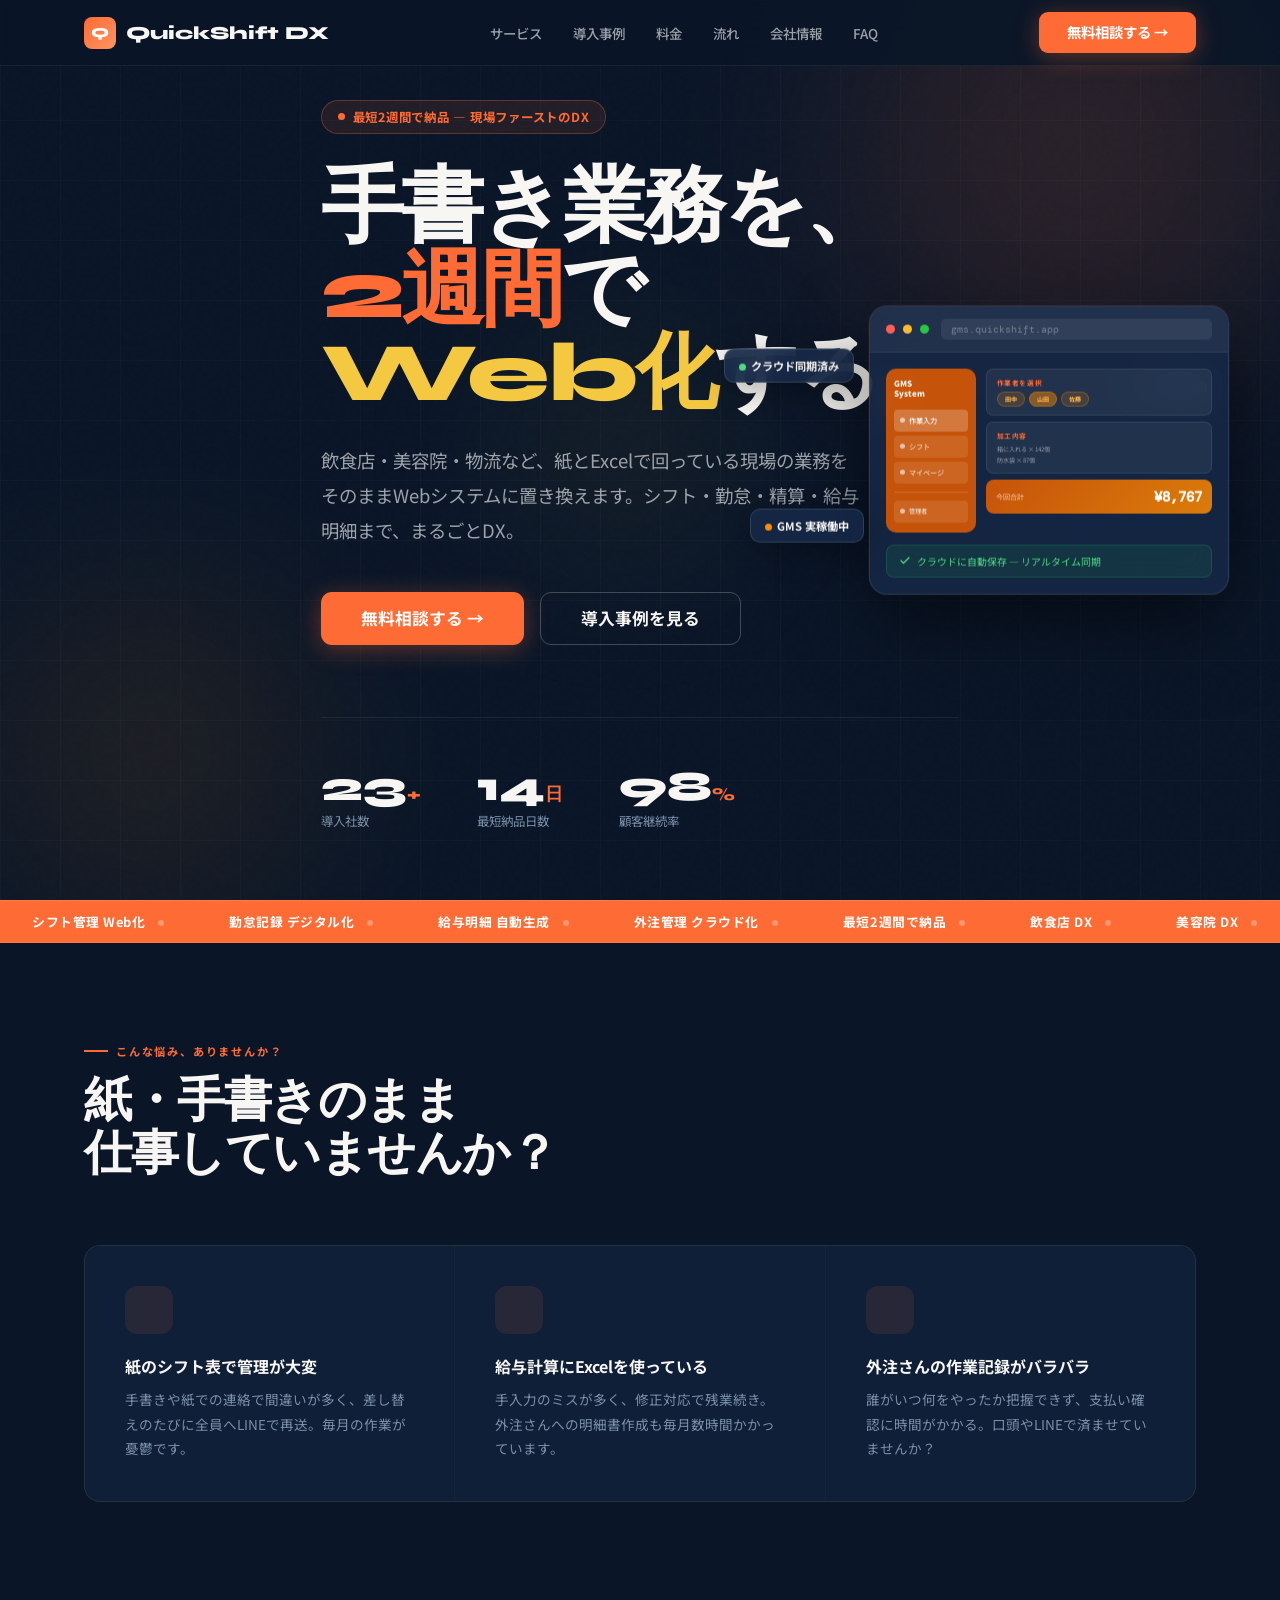
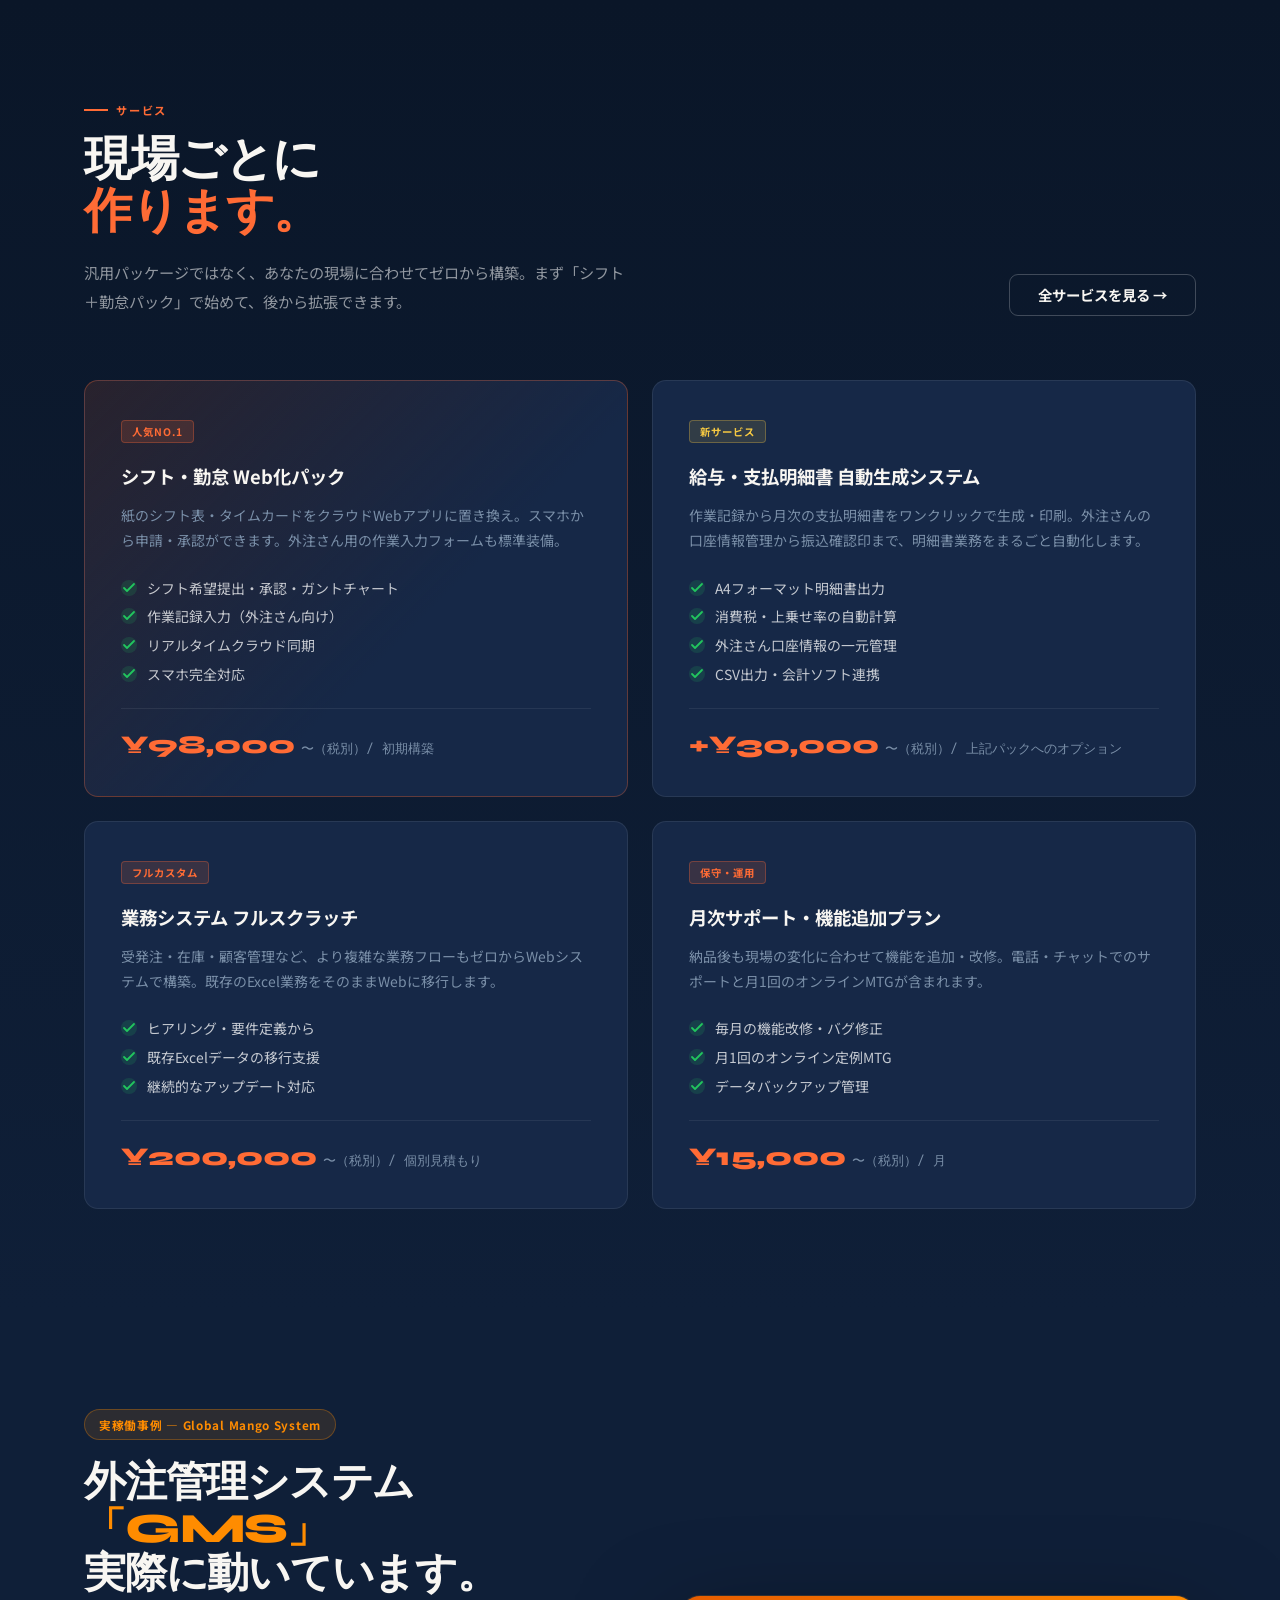
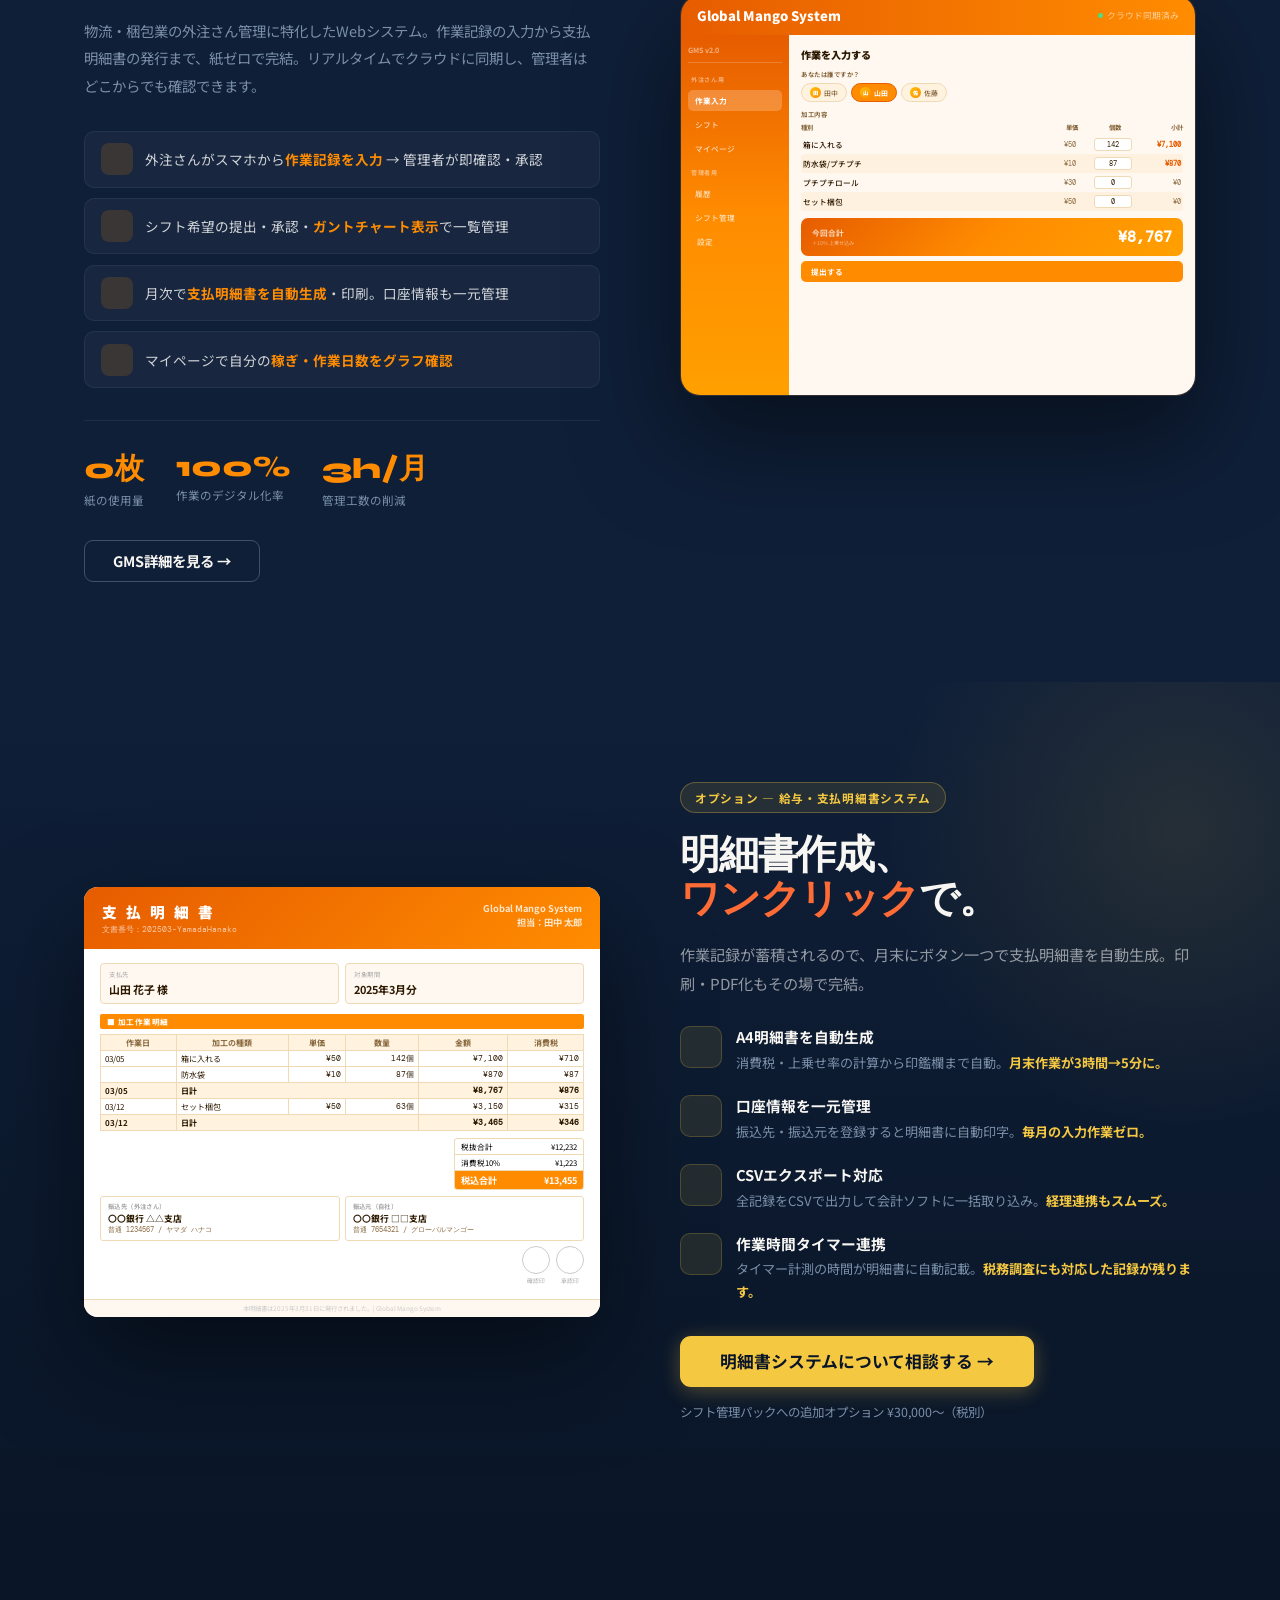
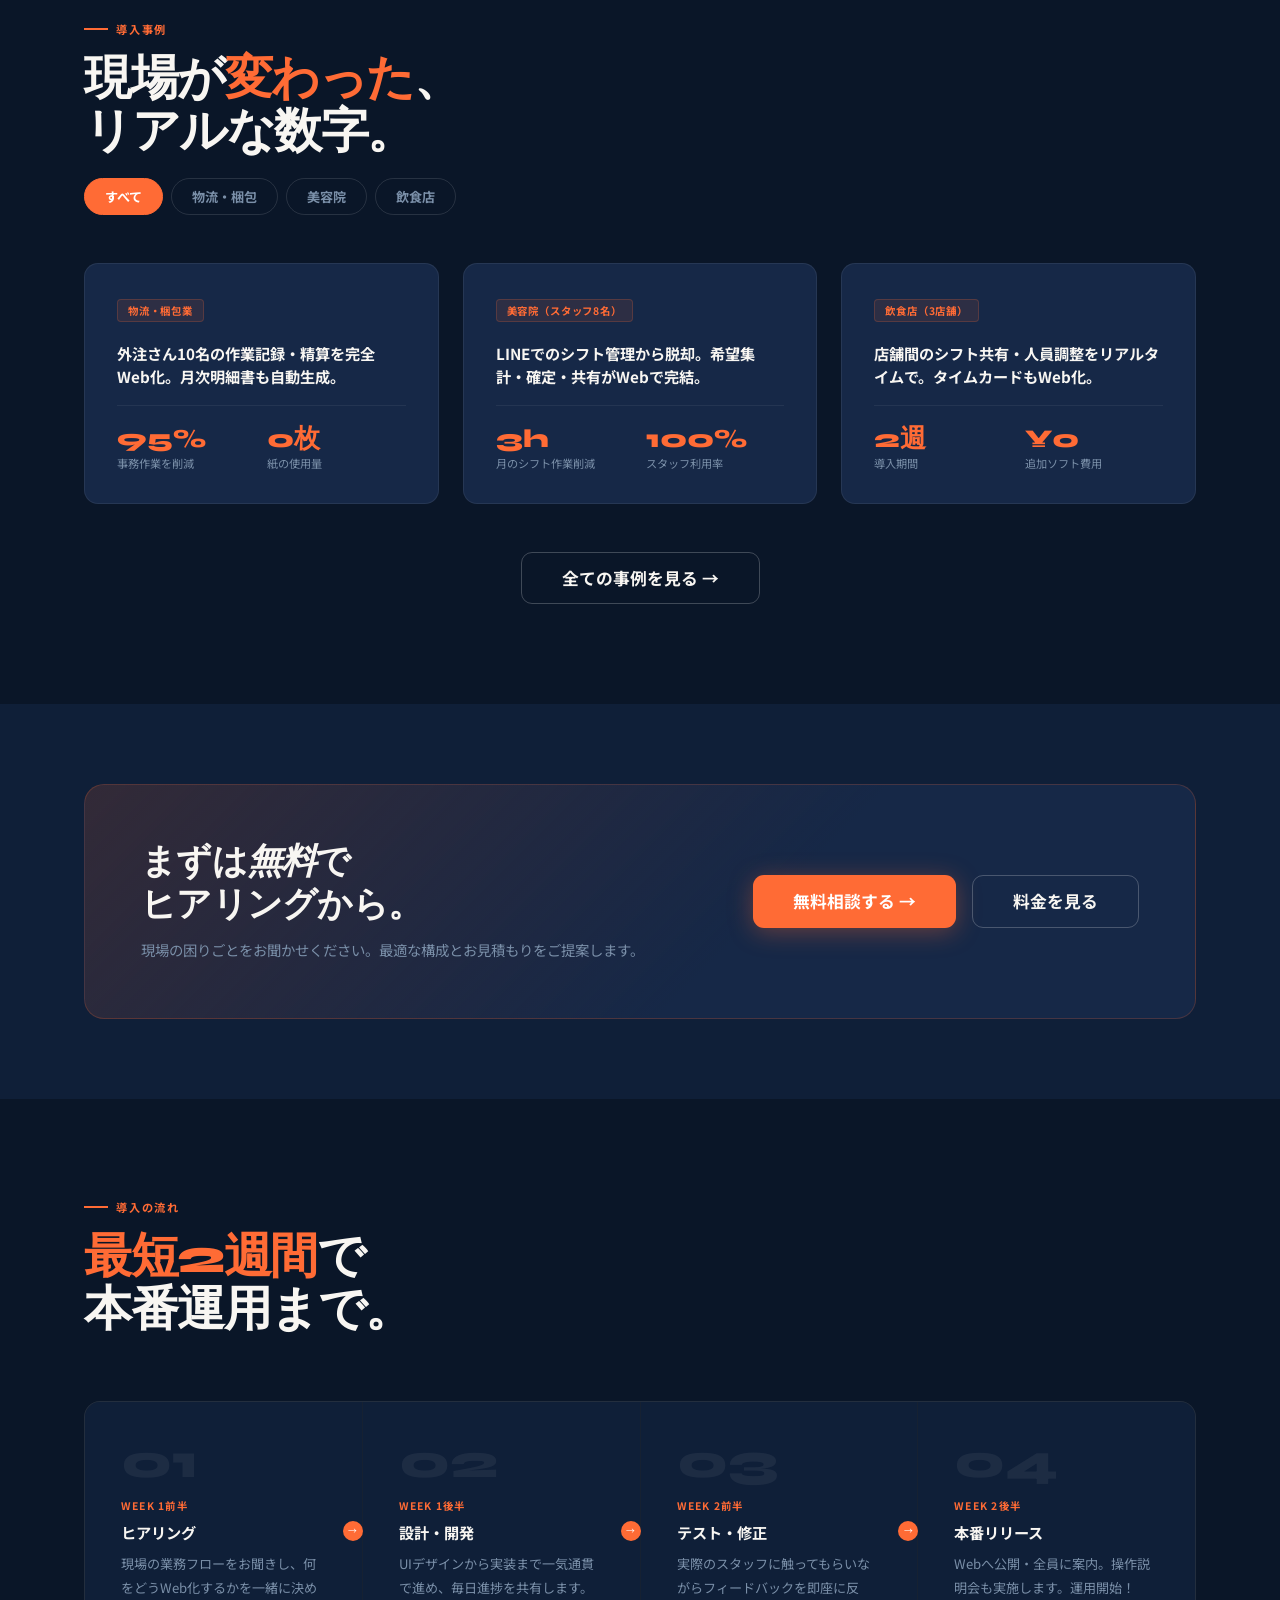
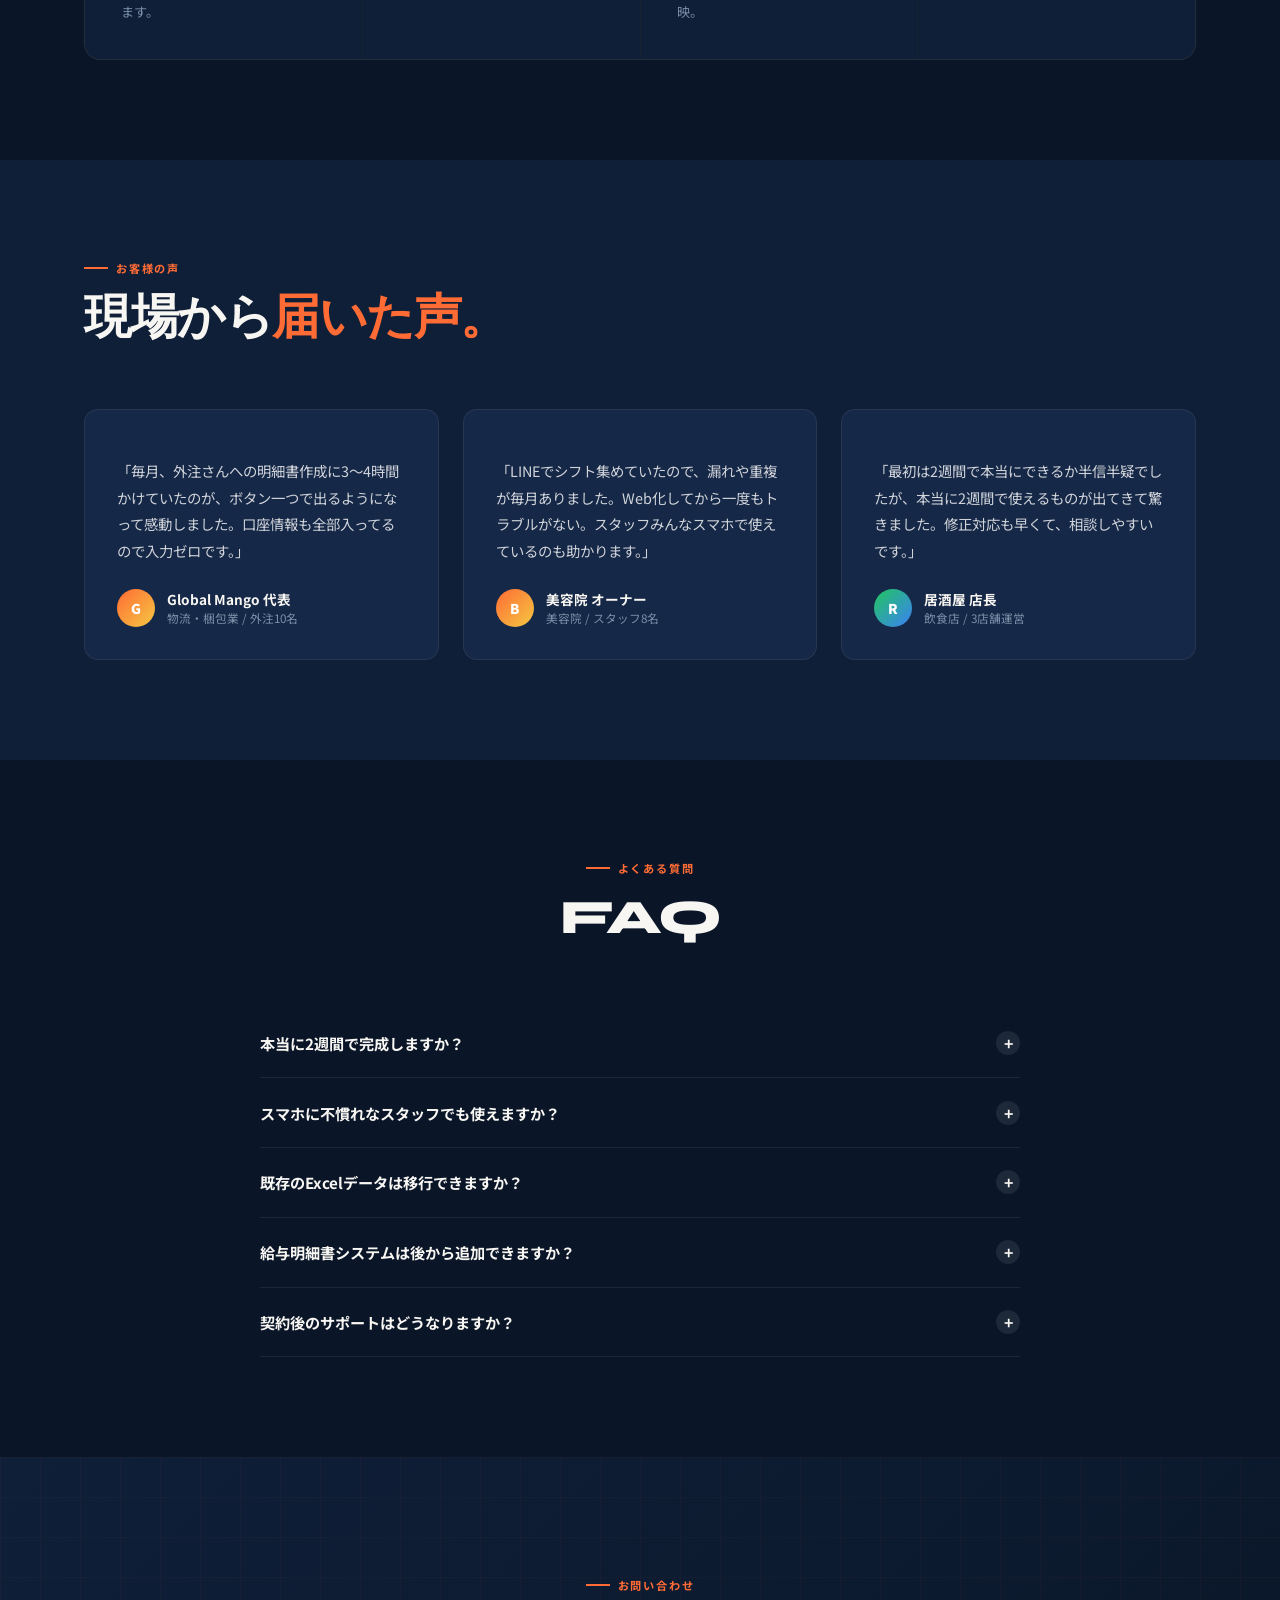
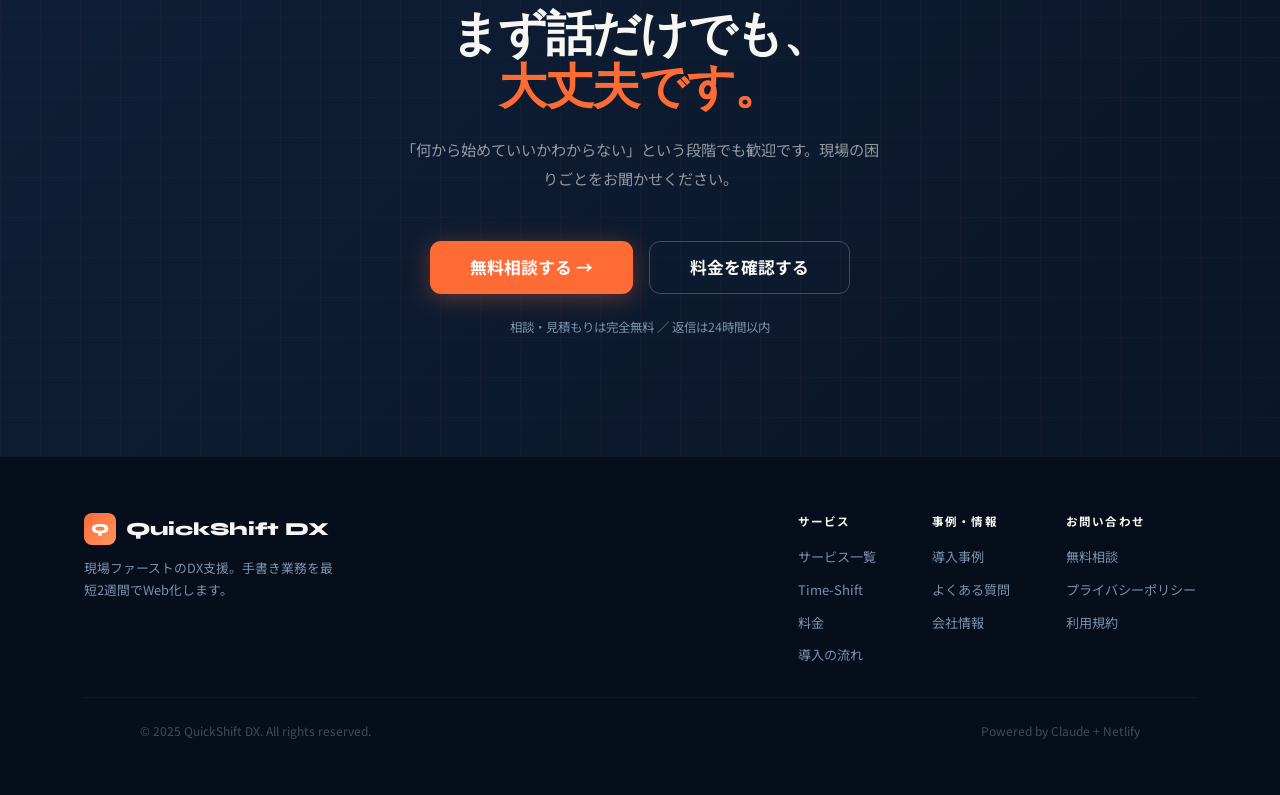
==== commit 808361aa: "initial commit: QuickShift DX site]" ====
--- a/index.html
+++ b/index.html
@@ -4,1041 +4,1178 @@
 <meta charset="UTF-8">
 <meta name="viewport" content="width=device-width, initial-scale=1.0">
 <title>QuickShift DX | 手書き業務を、2週間でWebに。</title>
-<meta name="description" content="飲食店・美容院の紙・手書き業務を最短2週間でWeb化。現場に合わせて作るDX支援サービス。勤怠・シフト管理のWeb化パックで始める、小さく速いDX。">
+<meta name="description" content="飲食店・美容院の紙・手書き業務を最短2週間でWeb化。現場に合わせて作るDX支援サービス。">
 <meta property="og:title" content="QuickShift DX | 手書き業務を、2週間でWebに。">
-<meta property="og:description" content="飲食店・美容院の紙・手書き業務を最短2週間でWeb化。現場に合わせて作るDX支援サービス。">
 <meta property="og:type" content="website">
+<link rel="preconnect" href="https://fonts.googleapis.com">
+<link href="https://fonts.googleapis.com/css2?family=Noto+Sans+JP:wght@400;500;700;900&family=Syne:wght@700;800;900&family=DM+Mono:wght@400;500&display=swap" rel="stylesheet">
+
 <style>
-/* ===== QuickShift DX — Shared Styles ===== */
-@import url('https://fonts.googleapis.com/css2?family=Noto+Sans+JP:wght@400;500;700;900&family=Syne:wght@700;800&display=swap');
-
+/* ========================================
+   QuickShift DX — 2025 Redesign
+   Theme: Industrial Warm / Tech-Forward
+======================================== */
 :root {
-  --navy:       #0d1b2a;
-  --navy-mid:   #162032;
-  --navy-light: #1e2f45;
-  --accent:     #ff6b35;
-  --accent-lt:  #ff8c5a;
-  --white:      #fafaf8;
-  --gray:       #8a9bb0;
-  --gray-lt:    #e8edf3;
-  --text:       #1a2738;
-  --max-w:      1200px;
+  --navy:      #0a1628;
+  --navy-2:    #0f1f38;
+  --navy-3:    #162847;
+  --accent:    #ff6b35;
+  --accent-2:  #ff9460;
+  --gold:      #f5c842;
+  --mango:     #ff8c00;
+  --white:     #f8f6f2;
+  --ink:       #0a1628;
+  --gray:      #7a8fa8;
+  --gray-lt:   #dde4ed;
+  --green:     #22c55e;
+  --max-w:     1240px;
+  --radius:    14px;
 }
 
 *, *::before, *::after { box-sizing: border-box; margin: 0; padding: 0; }
 html { scroll-behavior: smooth; }
 body {
   font-family: 'Noto Sans JP', sans-serif;
-  background: var(--white);
-  color: var(--text);
+  background: var(--navy);
+  color: var(--white);
   overflow-x: hidden;
 }
+a { text-decoration: none; color: inherit; }
 img { max-width: 100%; display: block; }
-a { text-decoration: none; }
-
-/* ── CONTAINER ── */
-.container { max-width: var(--max-w); margin: 0 auto; padding: 0 5%; }
-
-/* ── BUTTONS ── */
+
+/* noise overlay */
+body::before {
+  content: '';
+  position: fixed; inset: 0;
+  background-image: url("data:image/svg+xml,%3Csvg viewBox='0 0 200 200' xmlns='http://www.w3.org/2000/svg'%3E%3Cfilter id='n'%3E%3CfeTurbulence type='fractalNoise' baseFrequency='0.75' numOctaves='4' stitchTiles='stitch'/%3E%3C/filter%3E%3Crect width='100%25' height='100%25' filter='url(%23n)' opacity='0.04'/%3E%3C/svg%3E");
+  pointer-events: none; z-index: 0; opacity: .35;
+}
+
+.container { max-width: var(--max-w); margin: 0 auto; padding: 0 5%; position: relative; z-index: 1; }
+
+/* BUTTONS */
 .btn {
-  display: inline-block;
-  padding: 12px 26px;
-  border-radius: 7px;
-  font-weight: 700;
-  font-size: 0.9rem;
-  cursor: pointer;
-  transition: all 0.2s;
-  border: none;
-  font-family: 'Noto Sans JP', sans-serif;
+  display: inline-flex; align-items: center; gap: 8px;
+  padding: 13px 28px; border-radius: 9px;
+  font-weight: 700; font-size: .9rem;
+  cursor: pointer; transition: all .2s;
+  border: none; font-family: 'Noto Sans JP', sans-serif;
   line-height: 1;
 }
-.btn-primary { background: var(--accent); color: #fff; }
-.btn-primary:hover {
-  background: var(--accent-lt);
-  transform: translateY(-2px);
-  box-shadow: 0 6px 20px rgba(255,107,53,.4);
-}
-.btn-outline { background: transparent; border: 1.5px solid rgba(255,255,255,.3); color: var(--white); }
+.btn-primary { background: var(--accent); color: #fff; box-shadow: 0 4px 24px rgba(255,107,53,.35); }
+.btn-primary:hover { background: var(--accent-2); transform: translateY(-2px); box-shadow: 0 8px 36px rgba(255,107,53,.5); }
+.btn-outline { background: transparent; border: 1.5px solid rgba(255,255,255,.22); color: var(--white); }
 .btn-outline:hover { border-color: var(--accent); color: var(--accent); }
-.btn-outline-dark { background: transparent; border: 1.5px solid var(--gray-lt); color: var(--text); }
-.btn-outline-dark:hover { border-color: var(--accent); color: var(--accent); }
-.btn-white { background: #fff; color: var(--accent); }
-.btn-white:hover { background: var(--navy); color: #fff; transform: translateY(-2px); box-shadow: 0 8px 30px rgba(0,0,0,.2); }
-.btn-lg { padding: 16px 36px; font-size: 1.05rem; border-radius: 9px; }
-.btn-block { display: block; text-align: center; width: 100%; }
-
-/* ── HEADER ── */
+.btn-gold { background: var(--gold); color: var(--ink); box-shadow: 0 4px 20px rgba(245,200,66,.3); }
+.btn-gold:hover { background: #ffe06b; transform: translateY(-2px); box-shadow: 0 8px 32px rgba(245,200,66,.5); }
+.btn-lg { padding: 17px 40px; font-size: 1.05rem; border-radius: 11px; }
+
+/* HEADER */
 .site-header {
-  position: fixed;
-  top: 0; left: 0; right: 0;
-  z-index: 200;
-  background: rgba(13,27,42,.96);
-  backdrop-filter: blur(14px);
-  border-bottom: 1px solid rgba(255,255,255,.06);
-  height: 64px;
+  position: fixed; top: 0; left: 0; right: 0; z-index: 500;
+  background: rgba(10,22,40,.92); backdrop-filter: blur(18px);
+  border-bottom: 1px solid rgba(255,255,255,.06); height: 66px;
+  transition: border-color .3s;
 }
 .header-inner {
-  max-width: var(--max-w);
-  margin: 0 auto;
-  padding: 0 5%;
-  height: 100%;
-  display: flex;
-  align-items: center;
-  justify-content: space-between;
+  max-width: var(--max-w); margin: 0 auto; padding: 0 5%;
+  height: 100%; display: flex; align-items: center; justify-content: space-between;
 }
 .logo {
   font-family: 'Syne', sans-serif;
-  font-size: 1.3rem;
-  font-weight: 800;
-  color: var(--white);
-  letter-spacing: -.02em;
-}
-.logo span { color: var(--accent); }
-.site-nav {
-  display: flex;
-  align-items: center;
-  gap: 1.6rem;
-}
+  font-size: 1.15rem; font-weight: 900; color: var(--white);
+  display: flex; align-items: center; gap: 10px;
+}
+.logo-mark {
+  width: 32px; height: 32px;
+  background: linear-gradient(135deg, var(--accent), var(--accent-2));
+  border-radius: 8px; display: flex; align-items: center; justify-content: center;
+  font-size: .85rem; font-weight: 900; color: #fff; flex-shrink: 0;
+}
+.site-nav { display: flex; align-items: center; gap: .2rem; }
 .site-nav a {
-  color: rgba(255,255,255,.7);
-  font-size: .84rem;
-  font-weight: 500;
-  transition: color .2s;
-}
-.site-nav a:hover, .site-nav a.active { color: var(--white); }
-.hamburger {
-  display: none;
-  flex-direction: column;
-  gap: 5px;
-  cursor: pointer;
-  padding: 4px;
-  background: none;
-  border: none;
-}
-.hamburger span {
-  display: block;
-  width: 24px; height: 2px;
-  background: var(--white);
-  border-radius: 2px;
-  transition: all .3s;
-}
-.hamburger.open span:nth-child(1) { transform: translateY(7px) rotate(45deg); }
-.hamburger.open span:nth-child(2) { opacity: 0; }
-.hamburger.open span:nth-child(3) { transform: translateY(-7px) rotate(-45deg); }
-.mobile-nav {
-  display: none;
-  position: fixed;
-  top: 64px; left: 0; right: 0; bottom: 0;
-  background: var(--navy);
-  z-index: 190;
-  padding: 2rem 5%;
-  flex-direction: column;
-  gap: 1.5rem;
-  overflow-y: auto;
-}
-.mobile-nav.open { display: flex; }
-.mobile-nav a {
-  color: var(--white);
-  font-size: 1.1rem;
-  font-weight: 700;
-  border-bottom: 1px solid rgba(255,255,255,.07);
-  padding-bottom: 1.25rem;
-}
-
-/* ── SECTION COMMONS ── */
-.section { padding: 100px 0; }
-.section-sm { padding: 70px 0; }
-.section-tag {
-  display: inline-block;
-  background: var(--accent);
-  color: #fff;
-  font-size: .72rem;
-  font-weight: 700;
-  letter-spacing: .1em;
-  padding: 4px 12px;
-  border-radius: 4px;
-  margin-bottom: 1rem;
-  text-transform: uppercase;
-}
-h2.section-title {
-  font-family: 'Syne', sans-serif;
-  font-size: clamp(1.8rem, 4vw, 2.8rem);
-  font-weight: 800;
-  letter-spacing: -.03em;
-  line-height: 1.15;
-  margin-bottom: 1rem;
-}
-.section-lead {
-  font-size: 1.05rem;
-  color: #556070;
-  line-height: 1.9;
-  max-width: 580px;
-  margin-bottom: 3rem;
-}
-.section-lead.wide { max-width: 720px; }
-
-/* dark variant */
-.bg-navy { background: var(--navy); }
-.bg-navy h2.section-title { color: var(--white); }
-.bg-navy .section-lead { color: var(--gray); }
-.bg-gray { background: #f5f7fa; }
-
-/* ── PAGE HERO ── */
-.page-hero {
-  background: var(--navy);
-  padding: 140px 0 80px;
-  position: relative;
-  overflow: hidden;
-}
-.page-hero::before {
-  content: '';
-  position: absolute;
-  top: -30%; right: -10%;
-  width: 500px; height: 500px;
-  background: radial-gradient(circle, rgba(255,107,53,.1) 0%, transparent 70%);
-}
-.page-hero .section-tag { margin-bottom: 1.2rem; }
-.page-hero h1 {
-  font-family: 'Syne', sans-serif;
-  font-size: clamp(2.2rem, 5vw, 3.8rem);
-  font-weight: 800;
-  color: var(--white);
-  letter-spacing: -.03em;
-  line-height: 1.1;
-  margin-bottom: 1.25rem;
-}
-.page-hero h1 em { font-style: normal; color: var(--accent); }
-.page-hero p {
-  color: rgba(255,255,255,.65);
-  font-size: 1.1rem;
-  line-height: 1.85;
-  max-width: 560px;
-}
-.page-hero .hero-cta { margin-top: 2.5rem; display: flex; gap: 1rem; flex-wrap: wrap; }
-
-/* ── FOOTER ── */
-.site-footer {
-  background: var(--navy);
-  border-top: 1px solid rgba(255,255,255,.06);
-}
-.footer-main {
-  display: grid;
-  grid-template-columns: 1.5fr 1fr 1fr 1fr;
-  gap: 3rem;
-  padding: 4rem 0 3rem;
-}
-.footer-brand .logo { font-size: 1.4rem; margin-bottom: 1rem; }
-.footer-brand p { font-size: .85rem; color: var(--gray); line-height: 1.8; }
-.footer-col h4 { color: var(--white); font-size: .85rem; font-weight: 700; margin-bottom: 1.2rem; letter-spacing: .05em; }
-.footer-col ul { list-style: none; display: flex; flex-direction: column; gap: .7rem; }
-.footer-col ul a { color: var(--gray); font-size: .84rem; transition: color .2s; }
-.footer-col ul a:hover { color: var(--white); }
-.footer-bottom {
-  border-top: 1px solid rgba(255,255,255,.06);
-  padding: 1.5rem 0;
-  display: flex;
-  justify-content: space-between;
-  align-items: center;
-  flex-wrap: wrap;
-  gap: 1rem;
-}
-.footer-bottom p { color: rgba(255,255,255,.3); font-size: .78rem; }
-.footer-bottom-links { display: flex; gap: 1.5rem; }
-.footer-bottom-links a { color: rgba(255,255,255,.35); font-size: .78rem; }
-.footer-bottom-links a:hover { color: rgba(255,255,255,.7); }
-
-/* ── FLOATING CTA ── */
-.floating-cta {
-  position: fixed;
-  bottom: 2rem; right: 2rem;
-  z-index: 180;
-  opacity: 0;
-  transform: translateY(10px);
-  transition: all .4s;
-  pointer-events: none;
-}
-.floating-cta.visible { opacity: 1; transform: translateY(0); pointer-events: all; }
-.floating-cta .btn { box-shadow: 0 8px 30px rgba(255,107,53,.5); }
-
-/* ── CARDS ── */
-.card {
-  background: #fff;
-  border: 1.5px solid var(--gray-lt);
-  border-radius: 14px;
-  padding: 2.5rem;
-  transition: all .3s;
-  position: relative;
-  overflow: hidden;
-}
-.card::before {
-  content: '';
-  position: absolute;
-  top: 0; left: 0; right: 0;
-  height: 3px;
-  background: var(--accent);
-  transform: scaleX(0);
-  transform-origin: left;
-  transition: transform .3s;
-}
-.card:hover { transform: translateY(-4px); box-shadow: 0 12px 40px rgba(13,27,42,.12); border-color: var(--accent); }
-.card:hover::before { transform: scaleX(1); }
-
-.card-dark {
-  background: var(--navy-mid);
-  border: 1px solid rgba(255,255,255,.07);
-  border-radius: 14px;
-  padding: 2.5rem;
-  transition: all .3s;
-}
-.card-dark:hover { background: var(--navy-light); transform: translateY(-4px); }
-
-/* ── FEATURE LIST ── */
-.feature-list { list-style: none; display: flex; flex-direction: column; gap: .9rem; }
-.feature-list li { display: flex; align-items: flex-start; gap: 12px; font-size: .93rem; line-height: 1.65; }
-.feature-list li::before {
-  content: '✓';
-  min-width: 22px; height: 22px;
-  background: var(--accent); color: #fff;
-  border-radius: 50%;
-  display: flex; align-items: center; justify-content: center;
-  font-size: .7rem; font-weight: 700;
-  margin-top: 1px; flex-shrink: 0;
-}
-
-/* ── PROCESS STEPS ── */
-.steps-grid {
-  display: grid;
-  grid-template-columns: repeat(4, 1fr);
-  gap: 0;
-  position: relative;
-  margin-top: 3rem;
-}
-.steps-grid::before {
-  content: '';
-  position: absolute;
-  top: 32px; left: 12%; right: 12%;
-  height: 1px;
-  background: linear-gradient(90deg, var(--accent) 0%, var(--gray-lt) 100%);
-}
-.step-item { display: flex; flex-direction: column; align-items: center; text-align: center; padding: 0 1.25rem; }
-.step-num {
-  width: 64px; height: 64px;
-  background: var(--navy); color: var(--white);
-  border-radius: 50%;
-  display: flex; align-items: center; justify-content: center;
-  font-family: 'Syne', sans-serif;
-  font-size: 1.3rem; font-weight: 800;
-  margin-bottom: 1.25rem;
-  position: relative; z-index: 1;
-  border: 3px solid var(--accent);
-}
-.step-item:last-child .step-num { background: var(--accent); }
-.step-item h3 { font-size: .98rem; font-weight: 700; margin-bottom: .5rem; }
-.step-item p { font-size: .84rem; color: #556070; line-height: 1.7; }
-
-/* ── FAQ ── */
-.faq-list { display: flex; flex-direction: column; border: 1.5px solid var(--gray-lt); border-radius: 12px; overflow: hidden; }
-.faq-item { border-bottom: 1px solid var(--gray-lt); }
-.faq-item:last-child { border-bottom: none; }
-.faq-q {
-  width: 100%; background: #fff; border: none;
-  padding: 1.4rem 1.75rem;
-  text-align: left;
-  font-family: 'Noto Sans JP', sans-serif;
-  font-size: .94rem; font-weight: 700; color: var(--text);
-  cursor: pointer;
-  display: flex; justify-content: space-between; align-items: center; gap: 1rem;
-  transition: background .2s;
-}
-.faq-q:hover { background: #fafafa; }
-.faq-q.open { background: #fff8f5; }
-.faq-icon {
-  min-width: 26px; height: 26px;
-  border: 2px solid var(--gray-lt); border-radius: 50%;
-  display: flex; align-items: center; justify-content: center;
-  font-size: 1.1rem; color: var(--gray); line-height: 1;
-  transition: all .3s; flex-shrink: 0;
-}
-.faq-q.open .faq-icon { background: var(--accent); border-color: var(--accent); color: #fff; transform: rotate(45deg); }
-.faq-a { display: none; padding: 0 1.75rem 1.4rem; font-size: .9rem; color: #556070; line-height: 1.9; background: #fff; }
-.faq-a.open { display: block; }
-
-/* ── FORM ── */
-.form-group { display: flex; flex-direction: column; gap: 6px; }
-.form-group label { font-size: .82rem; font-weight: 700; }
-.form-label-dark { color: rgba(255,255,255,.7); }
-.required-mark { color: var(--accent); margin-left: 4px; }
-.form-input, .form-select, .form-textarea {
-  border-radius: 8px;
-  padding: 13px 16px;
-  font-family: 'Noto Sans JP', sans-serif;
-  font-size: .9rem;
-  outline: none;
-  transition: border-color .2s, background .2s;
-}
-.form-input-dark, .form-select-dark, .form-textarea-dark {
-  background: rgba(255,255,255,.06);
-  border: 1px solid rgba(255,255,255,.12);
-  color: var(--white);
-}
-.form-input-dark::placeholder, .form-textarea-dark::placeholder { color: rgba(255,255,255,.3); }
-.form-input-dark:focus, .form-select-dark:focus, .form-textarea-dark:focus {
-  border-color: var(--accent);
-  background: rgba(255,255,255,.09);
-}
-.form-select-dark option { background: var(--navy); color: var(--white); }
-.form-textarea { resize: vertical; min-height: 120px; }
-.radio-group { display: flex; gap: 1rem; flex-wrap: wrap; }
-.radio-label { display: flex; align-items: center; gap: 8px; cursor: pointer; font-size: .9rem; }
-.radio-label input { accent-color: var(--accent); }
-.form-row { display: grid; grid-template-columns: 1fr 1fr; gap: 1.25rem; }
-.form-stack { display: flex; flex-direction: column; gap: 1.25rem; }
-
-/* ── BADGE ── */
-.badge { padding: 3px 10px; border-radius: 12px; font-size: .72rem; font-weight: 700; }
-.badge-in  { background: rgba(52,211,153,.15); color: #34d399; }
-.badge-out { background: rgba(148,163,184,.15); color: #94a3b8; }
-.badge-new { background: rgba(255,107,53,.15); color: var(--accent); }
-
-/* ── ANIMATIONS ── */
-.fade-up { opacity: 0; transform: translateY(28px); transition: opacity .65s ease, transform .65s ease; }
-.fade-up.visible { opacity: 1; transform: translateY(0); }
-.fade-up:nth-child(2) { transition-delay: .1s; }
-.fade-up:nth-child(3) { transition-delay: .2s; }
-.fade-up:nth-child(4) { transition-delay: .3s; }
-
-/* ── SUCCESS BANNER ── */
-.success-banner {
-  display: none;
-  background: #dcfce7; border: 1.5px solid #86efac;
-  border-radius: 10px; padding: 1.25rem 1.75rem;
-  color: #15803d; font-weight: 700; font-size: .95rem;
-  margin-top: 1.5rem;
-}
-
-/* ── BREADCRUMB ── */
-.breadcrumb { display: flex; align-items: center; gap: .5rem; margin-bottom: 1.5rem; }
-.breadcrumb a { color: rgba(255,255,255,.45); font-size: .82rem; }
-.breadcrumb a:hover { color: rgba(255,255,255,.8); }
-.breadcrumb span { color: rgba(255,255,255,.25); font-size: .82rem; }
-.breadcrumb .current { color: rgba(255,255,255,.7); font-size: .82rem; }
-
-/* ── NOTICE ── */
-.notice {
-  background: rgba(255,107,53,.08);
-  border: 1px solid rgba(255,107,53,.2);
-  border-radius: 8px; padding: 1rem 1.25rem;
-  font-size: .88rem; color: #556070; line-height: 1.8;
-}
-
-/* ── RESPONSIVE ── */
-@media (max-width: 960px) {
-  .footer-main { grid-template-columns: 1fr 1fr; }
-  .steps-grid { grid-template-columns: 1fr 1fr; gap: 2.5rem; }
-  .steps-grid::before { display: none; }
-}
-
-@media (max-width: 680px) {
-  .site-nav { display: none; }
-  .hamburger { display: flex; }
-  .footer-main { grid-template-columns: 1fr; gap: 2rem; }
-  .form-row { grid-template-columns: 1fr; }
-  .steps-grid { grid-template-columns: 1fr 1fr; }
-  .section { padding: 70px 0; }
-  .page-hero { padding: 120px 0 60px; }
-}
-
-</style>
-<style>
-/* ── Hero ── */
+  padding: 8px 14px; border-radius: 7px;
+  font-size: .84rem; font-weight: 500; color: rgba(255,255,255,.6);
+  transition: all .15s;
+}
+.site-nav a:hover { color: var(--white); background: rgba(255,255,255,.07); }
+
+/* HERO */
 .hero {
-  background: var(--navy);
-  min-height: 100vh;
-  display: flex;
-  align-items: center;
-  padding: 80px 0;
-  position: relative;
-  overflow: hidden;
-}
-.hero::before {
-  content: '';
-  position: absolute;
-  top: -20%; right: -10%;
-  width: 650px; height: 650px;
-  background: radial-gradient(circle, rgba(255,107,53,.12) 0%, transparent 70%);
-  pointer-events: none;
-}
+  min-height: 100vh; display: flex; align-items: center;
+  padding: 90px 0 60px; position: relative; overflow: hidden;
+}
+.hero-orb {
+  position: absolute; border-radius: 50%;
+  pointer-events: none; filter: blur(80px);
+}
+.orb-1 { width: 700px; height: 700px; background: radial-gradient(circle, rgba(255,107,53,.18) 0%, transparent 70%); top: -200px; right: -150px; animation: orb1 12s ease-in-out infinite alternate; }
+.orb-2 { width: 500px; height: 500px; background: radial-gradient(circle, rgba(255,140,0,.12) 0%, transparent 70%); bottom: -100px; left: -100px; animation: orb2 9s ease-in-out infinite alternate; }
+.orb-3 { width: 350px; height: 350px; background: radial-gradient(circle, rgba(245,200,66,.08) 0%, transparent 70%); top: 30%; left: 35%; animation: orb3 15s ease-in-out infinite alternate; }
+@keyframes orb1 { to{transform:translate(-80px,60px)scale(1.1)} }
+@keyframes orb2 { to{transform:translate(60px,-40px)scale(.9)} }
+@keyframes orb3 { to{transform:translate(40px,60px)scale(1.15)} }
+
 .hero::after {
   content: '';
-  position: absolute;
-  bottom: 0; left: 0; right: 0;
-  height: 1px;
-  background: linear-gradient(90deg, transparent, rgba(255,107,53,.4), transparent);
-}
+  position: absolute; inset: 0;
+  background-image: linear-gradient(rgba(255,255,255,.02) 1px,transparent 1px), linear-gradient(90deg,rgba(255,255,255,.02) 1px,transparent 1px);
+  background-size: 60px 60px; pointer-events: none;
+}
+
+.hero-content { position: relative; z-index: 2; max-width: 780px; }
 .hero-eyebrow {
   display: inline-flex; align-items: center; gap: 8px;
-  background: rgba(255,107,53,.1);
-  border: 1px solid rgba(255,107,53,.3);
-  color: var(--accent);
-  padding: 6px 14px; border-radius: 20px;
-  font-size: .8rem; font-weight: 700; letter-spacing: .05em;
+  background: rgba(255,107,53,.1); border: 1px solid rgba(255,107,53,.3);
+  color: var(--accent); padding: 7px 16px; border-radius: 99px;
+  font-size: .78rem; font-weight: 700; letter-spacing: .06em; text-transform: uppercase;
   margin-bottom: 2rem; width: fit-content;
 }
-.hero-eyebrow::before {
-  content: ''; width: 6px; height: 6px;
-  background: var(--accent); border-radius: 50%;
-  animation: blink 2s infinite;
-}
-@keyframes blink { 0%,100%{opacity:1} 50%{opacity:.3} }
+.pulse-dot { width: 7px; height: 7px; background: var(--accent); border-radius: 50%; flex-shrink: 0; animation: pulse 2s ease-in-out infinite; }
+@keyframes pulse { 0%,100%{opacity:1;box-shadow:0 0 0 0 rgba(255,107,53,.5)} 50%{opacity:.5;box-shadow:0 0 0 6px rgba(255,107,53,0)} }
+
 .hero h1 {
   font-family: 'Syne', sans-serif;
-  font-size: clamp(2.8rem, 6vw, 5rem);
-  font-weight: 800; color: var(--white);
-  line-height: 1.05; letter-spacing: -.03em;
-  margin-bottom: 1.5rem; max-width: 820px;
-}
-.hero h1 em { font-style: normal; color: var(--accent); }
-.hero-sub {
-  font-size: clamp(1rem,2vw,1.2rem);
-  color: rgba(255,255,255,.65); line-height: 1.85;
-  max-width: 560px; margin-bottom: 2.5rem;
-}
-.hero-cta { display: flex; gap: 1rem; flex-wrap: wrap; margin-bottom: 5rem; }
-.hero-stats {
-  display: flex; gap: 3rem; flex-wrap: wrap;
-  padding-top: 3rem;
-  border-top: 1px solid rgba(255,255,255,.08);
-}
-.stat-num {
-  font-family: 'Syne', sans-serif;
-  font-size: 2.4rem; font-weight: 800; color: var(--white); line-height: 1;
-}
-.stat-num span { font-size: 1.1rem; color: var(--accent); }
-.stat-label { font-size: .8rem; color: var(--gray); margin-top: 4px; }
-
-/* ── Problem grid ── */
-.problems-grid {
-  display: grid;
-  grid-template-columns: repeat(auto-fit, minmax(240px,1fr));
-  gap: 1px;
-  background: rgba(255,255,255,.06);
-  border: 1px solid rgba(255,255,255,.06);
-  border-radius: 12px; overflow: hidden;
-}
-.problem-card {
-  background: var(--navy-mid); padding: 2.25rem;
-  transition: background .3s;
-}
-.problem-card:hover { background: var(--navy-light); }
-.problem-icon { font-size: 2rem; margin-bottom: 1rem; }
-.problem-card h3 { font-size: 1rem; font-weight: 700; color: var(--white); margin-bottom: .5rem; }
-.problem-card p { font-size: .87rem; color: var(--gray); line-height: 1.75; }
-
-/* ── Strengths ── */
-.strengths-grid {
-  display: grid;
-  grid-template-columns: repeat(auto-fit, minmax(280px,1fr));
-  gap: 2rem;
-}
-.strength-num {
-  font-family: 'Syne', sans-serif;
-  font-size: 3.5rem; font-weight: 800; color: var(--gray-lt); line-height: 1; margin-bottom: .75rem;
-}
-.card h3 { font-size: 1.1rem; font-weight: 700; margin-bottom: .75rem; }
-.card p { font-size: .9rem; color: #556070; line-height: 1.8; }
-
-/* ── Product preview ── */
-.product-preview {
-  display: grid;
-  grid-template-columns: 1fr 1fr;
-  gap: 5rem;
-  align-items: center;
-}
-.mock-screen {
-  background: var(--navy-mid); border-radius: 12px;
-  border: 1px solid rgba(255,255,255,.08); overflow: hidden;
-}
-.mock-bar {
-  background: var(--navy-light); padding: 10px 16px;
+  font-size: clamp(2.8rem, 6.5vw, 5.2rem);
+  font-weight: 900; line-height: 1.0; letter-spacing: -.035em;
+  color: var(--white); margin-bottom: 1.75rem;
+}
+.hero h1 .ac { color: var(--accent); }
+.hero h1 .gd { color: var(--gold); }
+.hero-sub { font-size: clamp(.95rem,2vw,1.15rem); color: rgba(255,255,255,.6); line-height: 1.9; max-width: 540px; margin-bottom: 2.75rem; }
+.hero-cta { display: flex; gap: 1rem; flex-wrap: wrap; margin-bottom: 4.5rem; }
+.hero-stats { display: flex; gap: 3.5rem; flex-wrap: wrap; padding-top: 3rem; border-top: 1px solid rgba(255,255,255,.07); }
+.stat-num { font-family: 'Syne', sans-serif; font-size: 2.6rem; font-weight: 900; color: var(--white); line-height: 1; }
+.stat-num .unit { font-size: 1.1rem; color: var(--accent); }
+.stat-label { font-size: .78rem; color: var(--gray); margin-top: 5px; }
+
+/* Hero floating demo card */
+.hero-demo {
+  position: absolute; right: 4%; top: 50%; transform: translateY(-50%);
+  width: 360px; z-index: 10; animation: float-card 6s ease-in-out infinite;
+}
+@keyframes float-card { 0%,100%{transform:translateY(-50%) translateY(0)} 50%{transform:translateY(-50%) translateY(-16px)} }
+
+.demo-card {
+  background: rgba(22,40,71,.85); border: 1px solid rgba(255,255,255,.1);
+  border-radius: 18px; backdrop-filter: blur(20px); overflow: hidden;
+  box-shadow: 0 32px 80px rgba(0,0,0,.5), 0 0 0 1px rgba(255,107,53,.08);
+}
+.demo-card-bar {
+  background: rgba(255,255,255,.05); padding: 12px 16px;
   display: flex; align-items: center; gap: 8px;
   border-bottom: 1px solid rgba(255,255,255,.06);
 }
-.mock-dot { width: 8px; height: 8px; border-radius: 50%; }
-.mock-title { font-size: .75rem; color: rgba(255,255,255,.4); margin-left: 8px; }
-.mock-content { padding: 1.25rem; }
-.mock-row {
-  display: flex; justify-content: space-between; align-items: center;
-  padding: 10px 12px; border-radius: 8px; margin-bottom: 8px; font-size: .82rem;
-}
-.mock-row:nth-child(odd) { background: rgba(255,255,255,.04); }
-.mock-name { color: rgba(255,255,255,.8); font-weight: 500; }
-.mock-time { color: var(--gray); font-size: .78rem; }
-.mock-summary {
-  margin-top: 1rem; padding: 1rem;
-  background: rgba(255,107,53,.08); border: 1px solid rgba(255,107,53,.2); border-radius: 8px;
-  display: flex; justify-content: space-between; align-items: center;
-}
-.mock-summary-label { font-size: .78rem; color: var(--gray); }
-.mock-summary-val { font-family: 'Syne',sans-serif; font-size: 1.4rem; font-weight: 800; color: var(--accent); }
-
-/* ── Cases preview ── */
-.cases-grid {
-  display: grid;
-  grid-template-columns: repeat(auto-fit,minmax(280px,1fr));
-  gap: 2rem; margin-top: 3rem;
-}
-.case-tag {
-  display: inline-block;
-  background: rgba(255,107,53,.15); color: var(--accent);
-  border: 1px solid rgba(255,107,53,.3);
-  padding: 4px 12px; border-radius: 4px; font-size: .75rem; font-weight: 700; margin-bottom: 1.25rem;
-}
-.card-dark h3 { color: var(--white); font-size: 1.05rem; font-weight: 700; margin-bottom: 1.25rem; line-height: 1.55; }
-.metrics { display: flex; gap: 2rem; padding-top: 1.5rem; border-top: 1px solid rgba(255,255,255,.07); flex-wrap: wrap; }
-.metric-val { font-family: 'Syne',sans-serif; font-size: 1.7rem; font-weight: 800; color: var(--accent); line-height: 1; }
-.metric-label { font-size: .78rem; color: var(--gray); margin-top: 4px; }
-
-/* ── CTA band ── */
-.cta-band { background: var(--accent); padding: 90px 0; text-align: center; }
-.cta-band h2 { font-family: 'Syne',sans-serif; font-size: clamp(1.8rem,4vw,3rem); color: #fff; font-weight: 800; margin-bottom: 1rem; }
-.cta-band p { color: rgba(255,255,255,.85); font-size: 1.05rem; margin-bottom: 2.5rem; }
-
-
-  .hero-stats { gap: 2rem; }
+.demo-dot { width: 9px; height: 9px; border-radius: 50%; }
+.demo-dot.r{background:#ff5f57;} .demo-dot.y{background:#febc2e;} .demo-dot.g{background:#28c840;}
+.demo-url { flex: 1; background: rgba(255,255,255,.07); border-radius: 5px; padding: 4px 10px; font-family: 'DM Mono', monospace; font-size: .62rem; color: rgba(255,255,255,.35); margin-left: 4px; }
+.demo-body { padding: 16px; }
+.dsm { display: flex; gap: 10px; margin-bottom: 12px; }
+.dsm-nav { width: 90px; background: rgba(230,92,0,.85); border-radius: 10px; padding: 10px 8px; display: flex; flex-direction: column; gap: 4px; }
+.dsm-brand { font-size: .5rem; font-weight: 900; color: #fff; margin-bottom: 6px; line-height: 1.3; }
+.dsm-item { background: rgba(255,255,255,.1); border-radius: 4px; height: 22px; display: flex; align-items: center; padding: 0 6px; font-size: .45rem; color: rgba(255,255,255,.7); font-weight: 500; gap: 4px; }
+.dsm-item.a { background: rgba(255,255,255,.22); color: #fff; }
+.dsm-dot { width: 5px; height: 5px; border-radius: 50%; background: rgba(255,255,255,.6); flex-shrink: 0; }
+.dsm-main { flex: 1; display: flex; flex-direction: column; gap: 6px; }
+.dsm-card { background: rgba(255,255,255,.06); border: 1px solid rgba(255,255,255,.08); border-radius: 7px; padding: 8px 10px; }
+.dsm-label { font-size: .42rem; color: var(--accent); font-weight: 700; letter-spacing: .08em; text-transform: uppercase; margin-bottom: 4px; }
+.dsm-row { display: flex; align-items: center; gap: 4px; }
+.dsm-chip { background: rgba(255,140,0,.15); border: 1px solid rgba(255,140,0,.3); border-radius: 99px; padding: 2px 7px; font-size: .38rem; color: #ffb347; font-weight: 700; }
+.dsm-chip.sel { background: rgba(255,140,0,.45); }
+.dsm-total { background: linear-gradient(135deg,rgba(230,92,0,.85),rgba(255,140,0,.85)); border-radius: 8px; padding: 8px 10px; display: flex; justify-content: space-between; align-items: center; }
+.dsm-total-label { font-size: .44rem; color: rgba(255,255,255,.7); }
+.dsm-total-val { font-family: 'DM Mono', monospace; font-size: .9rem; font-weight: 700; color: #fff; }
+.demo-badge { display: flex; align-items: center; gap: 6px; margin-top: 10px; padding: 8px 12px; background: rgba(34,197,94,.1); border: 1px solid rgba(34,197,94,.2); border-radius: 8px; font-size: .62rem; color: #4ade80; }
+
+.hero-tag {
+  position: absolute; background: rgba(22,40,71,.9); border: 1px solid rgba(255,255,255,.12);
+  border-radius: 10px; padding: 8px 14px; font-size: .7rem; font-weight: 700; color: var(--white);
+  backdrop-filter: blur(12px); box-shadow: 0 8px 32px rgba(0,0,0,.3); white-space: nowrap;
+}
+.tag-1 { right: 375px; top: 15%; animation: float-tag 8s ease-in-out infinite; }
+.tag-2 { right: 365px; bottom: 18%; animation: float-tag 8s ease-in-out infinite 3s; }
+.tag-3 { right: 2%; top: 22%; animation: float-tag 8s ease-in-out infinite 5s; }
+@keyframes float-tag { 0%,100%{transform:translateY(0)} 50%{transform:translateY(-10px)} }
+.tag-dot { display: inline-block; width: 7px; height: 7px; border-radius: 50%; margin-right: 5px; }
+
+/* SECTION COMMONS */
+.section-label {
+  font-size: .7rem; font-weight: 700; letter-spacing: .16em; text-transform: uppercase;
+  color: var(--accent); margin-bottom: 1rem; display: flex; align-items: center; gap: 8px;
+}
+.section-label::before { content: ''; width: 24px; height: 2px; background: var(--accent); }
+.section-title {
+  font-family: 'Syne', sans-serif;
+  font-size: clamp(1.8rem,4vw,3rem); font-weight: 900; line-height: 1.1; letter-spacing: -.03em;
+  color: var(--white); margin-bottom: 1.2rem;
+}
+.section-title em { font-style: normal; color: var(--accent); }
+.section-sub { font-size: .95rem; color: rgba(255,255,255,.55); line-height: 1.9; max-width: 540px; }
+
+/* TICKER */
+.ticker-wrap { background: var(--accent); padding: 11px 0; overflow: hidden; border-top: 1px solid rgba(255,255,255,.1); border-bottom: 1px solid rgba(255,255,255,.1); }
+.ticker-track { display: flex; animation: ticker 28s linear infinite; white-space: nowrap; }
+.ticker-item { display: inline-flex; align-items: center; gap: 12px; padding: 0 32px; font-size: .8rem; font-weight: 700; color: #fff; letter-spacing: .04em; }
+.ticker-sep { opacity: .5; }
+@keyframes ticker { from{transform:translateX(0)} to{transform:translateX(-50%)} }
+
+/* PROBLEMS */
+.problems { background: var(--navy); padding: 100px 0; }
+.problems-grid {
+  display: grid; grid-template-columns: repeat(3,1fr); gap: 1px;
+  background: rgba(255,255,255,.06); border: 1px solid rgba(255,255,255,.06);
+  border-radius: 16px; overflow: hidden; margin-top: 4rem;
+}
+.problem-card {
+  background: var(--navy-2); padding: 2.5rem; transition: background .25s;
+  position: relative; overflow: hidden;
+}
+.problem-card::before { content: ''; position: absolute; top: 0; left: 0; right: 0; height: 2px; background: linear-gradient(90deg,var(--accent),transparent); opacity: 0; transition: opacity .25s; }
+.problem-card:hover { background: var(--navy-3); }
+.problem-card:hover::before { opacity: 1; }
+.prob-icon { width: 48px; height: 48px; border-radius: 12px; background: rgba(255,107,53,.1); display: flex; align-items: center; justify-content: center; margin-bottom: 1.25rem; font-size: 1.3rem; }
+.problem-card h3 { font-size: 1rem; font-weight: 700; color: var(--white); margin-bottom: .6rem; }
+.problem-card p { font-size: .85rem; color: var(--gray); line-height: 1.8; }
+
+/* SERVICES */
+.services { padding: 100px 0; background: linear-gradient(180deg,var(--navy),var(--navy-2)); }
+.services-header { display: flex; justify-content: space-between; align-items: flex-end; margin-bottom: 4rem; flex-wrap: wrap; gap: 1.5rem; }
+.services-grid { display: grid; grid-template-columns: repeat(2,1fr); gap: 1.5rem; }
+.service-card {
+  background: var(--navy-3); border: 1px solid rgba(255,255,255,.08);
+  border-radius: var(--radius); padding: 2.25rem; position: relative; overflow: hidden; transition: all .3s;
+}
+.service-card::after { content: ''; position: absolute; bottom: 0; left: 0; right: 0; height: 3px; background: linear-gradient(90deg,var(--accent),var(--gold)); opacity: 0; transition: opacity .3s; }
+.service-card:hover { border-color: rgba(255,107,53,.25); transform: translateY(-4px); box-shadow: 0 16px 48px rgba(0,0,0,.3); }
+.service-card:hover::after { opacity: 1; }
+.service-card.featured { background: linear-gradient(135deg,rgba(255,107,53,.12) 0%,rgba(22,40,71,1) 60%); border-color: rgba(255,107,53,.3); }
+.service-tag { display: inline-block; font-size: .65rem; font-weight: 700; letter-spacing: .1em; text-transform: uppercase; background: rgba(255,107,53,.15); color: var(--accent); border: 1px solid rgba(255,107,53,.3); padding: 3px 10px; border-radius: 4px; margin-bottom: 1.25rem; }
+.service-tag.gold { background: rgba(245,200,66,.12); color: var(--gold); border-color: rgba(245,200,66,.3); }
+.service-card h3 { font-size: 1.15rem; font-weight: 700; color: var(--white); margin-bottom: .85rem; line-height: 1.45; }
+.service-card p { font-size: .87rem; color: var(--gray); line-height: 1.8; margin-bottom: 1.5rem; }
+.service-price { font-family: 'DM Mono', monospace; font-size: .82rem; color: var(--gray); padding-top: 1.25rem; border-top: 1px solid rgba(255,255,255,.07); display: flex; align-items: baseline; gap: .4rem; flex-wrap: wrap; }
+.price-main { font-family: 'Syne', sans-serif; font-size: 1.6rem; font-weight: 900; color: var(--accent); }
+.service-list { list-style: none; display: flex; flex-direction: column; gap: .55rem; margin-bottom: 1.5rem; }
+.service-list li { display: flex; align-items: flex-start; gap: 10px; font-size: .87rem; color: rgba(255,255,255,.75); }
+.service-list li::before { content: ''; width: 16px; height: 16px; border-radius: 50%; flex-shrink: 0; margin-top: 2px; background: rgba(34,197,94,.15) url("data:image/svg+xml,%3Csvg viewBox='0 0 16 16' xmlns='http://www.w3.org/2000/svg'%3E%3Cpath d='M3 8l3 3 7-7' stroke='%2322c55e' stroke-width='1.8' stroke-linecap='round' stroke-linejoin='round' fill='none'/%3E%3C/svg%3E") center/contain; }
+
+/* GMS SHOWCASE */
+.showcase { padding: 100px 0; background: var(--navy-2); overflow: hidden; }
+.showcase-inner { display: grid; grid-template-columns: 1fr 1fr; gap: 5rem; align-items: center; }
+.showcase-badge { display: inline-flex; align-items: center; gap: 8px; background: rgba(255,140,0,.12); border: 1px solid rgba(255,140,0,.3); color: var(--mango); padding: 6px 14px; border-radius: 99px; font-size: .73rem; font-weight: 700; letter-spacing: .06em; margin-bottom: 1.25rem; }
+.showcase-title { font-family: 'Syne', sans-serif; font-size: clamp(1.6rem,3.5vw,2.6rem); font-weight: 900; line-height: 1.1; color: var(--white); margin-bottom: 1.25rem; letter-spacing: -.03em; }
+.showcase-title .mn { color: var(--mango); }
+.showcase-desc { font-size: .9rem; color: var(--gray); line-height: 1.9; margin-bottom: 2rem; }
+.sf-item { display: flex; align-items: center; gap: 12px; padding: .7rem 1rem; background: rgba(255,255,255,.04); border: 1px solid rgba(255,255,255,.06); border-radius: 10px; font-size: .85rem; color: rgba(255,255,255,.8); margin-bottom: .65rem; }
+.sf-icon { width: 32px; height: 32px; border-radius: 8px; background: rgba(255,140,0,.15); display: flex; align-items: center; justify-content: center; flex-shrink: 0; font-size: .9rem; }
+.sf-item strong { color: var(--mango); }
+.showcase-metrics { display: flex; gap: 2rem; flex-wrap: wrap; padding-top: 1.75rem; border-top: 1px solid rgba(255,255,255,.07); margin-top: 2rem; }
+.sm-val { font-family: 'Syne', sans-serif; font-size: 1.8rem; font-weight: 900; color: var(--mango); }
+.sm-label { font-size: .72rem; color: var(--gray); margin-top: 3px; }
+
+/* GMS Mockup */
+.gms-mockup { background: rgba(255,140,0,.04); border: 1px solid rgba(255,140,0,.12); border-radius: 20px; overflow: hidden; box-shadow: 0 40px 100px rgba(0,0,0,.5); }
+.gms-topbar { background: linear-gradient(90deg,#e65c00,#ff8c00); padding: 10px 16px; display: flex; align-items: center; justify-content: space-between; }
+.gms-brand { display: flex; align-items: center; gap: 7px; font-weight: 900; font-size: .82rem; color: #fff; }
+.gms-sync { font-size: .55rem; color: rgba(255,255,255,.6); display: flex; align-items: center; gap: 4px; }
+.gms-sync-dot { width: 5px; height: 5px; border-radius: 50%; background: #4ade80; }
+.gms-shell { display: flex; min-height: 360px; }
+.gms-sidebar { width: 108px; background: linear-gradient(180deg,#e65c00,#ff8c00 50%,#ffa000); padding: 10px 7px; display: flex; flex-direction: column; gap: 3px; }
+.gms-ns { font-size: .38rem; font-weight: 700; letter-spacing: .12em; color: rgba(255,255,255,.45); text-transform: uppercase; margin: 6px 0 3px 3px; }
+.gms-nb { display: flex; align-items: center; gap: 4px; padding: 5px 7px; border-radius: 5px; font-size: .48rem; font-weight: 500; color: rgba(255,255,255,.7); }
+.gms-nb.a { background: rgba(255,255,255,.22); color: #fff; font-weight: 700; }
+.gms-main { flex: 1; background: #fff8f0; padding: 12px; overflow: hidden; }
+.gms-pt { font-size: .63rem; font-weight: 900; color: #2d1a00; margin-bottom: 8px; }
+.gms-wrow { display: flex; gap: 4px; margin-bottom: 8px; }
+.gms-chip { display: flex; align-items: center; gap: 3px; padding: 3px 8px; border-radius: 99px; background: #fff3e0; border: 1.5px solid #f0d9b5; font-size: .43rem; font-weight: 500; color: #8a6a40; }
+.gms-chip.s { background: #ff8c00; border-color: #e65c00; color: #fff; font-weight: 700; }
+.gms-av { width: 11px; height: 11px; border-radius: 50%; background: linear-gradient(135deg,#ffc107,#ff8c00); display: flex; align-items: center; justify-content: center; font-size: .33rem; color: #fff; font-weight: 900; }
+.gms-ph { display: grid; grid-template-columns: 1fr 42px 38px 46px; gap: 3px; font-size: .4rem; font-weight: 700; color: #8a6a40; margin-bottom: 3px; }
+.gms-pr { display: grid; grid-template-columns: 1fr 42px 38px 46px; gap: 3px; align-items: center; padding: 3px 2px; border-radius: 4px; }
+.gms-pr:nth-child(odd) { background: rgba(255,140,0,.07); }
+.gms-pn { font-size: .48rem; font-weight: 500; color: #2d1a00; }
+.gms-pp { font-size: .42rem; color: #8a6a40; text-align: center; font-family: 'DM Mono',monospace; }
+.gms-pq { background: #fff; border: 1px solid #f0d9b5; border-radius: 3px; height: 13px; display: flex; align-items: center; justify-content: center; font-size: .42rem; font-family: 'DM Mono',monospace; color: #2d1a00; }
+.gms-ps { font-size: .42rem; text-align: right; font-family: 'DM Mono',monospace; color: #8a6a40; }
+.gms-ps.a { color: #e65c00; font-weight: 700; }
+.gms-total { background: linear-gradient(135deg,#e65c00,#ff8c00,#ffa000); border-radius: 7px; padding: 9px 11px; margin-top: 7px; display: flex; justify-content: space-between; align-items: center; }
+.gms-tl { font-size: .48rem; font-weight: 700; color: rgba(255,255,255,.75); }
+.gms-tv { font-family: 'DM Mono',monospace; font-size: .92rem; font-weight: 700; color: #fff; }
+.gms-sbtn { background: #ff8c00; color: #fff; border: none; border-radius: 5px; padding: 5px 10px; font-size: .48rem; font-weight: 700; cursor: default; margin-top: 5px; }
+
+/* PAYSLIP */
+.payslip-section { padding: 100px 0; background: linear-gradient(180deg,var(--navy-2),var(--navy)); position: relative; overflow: hidden; }
+.payslip-section::before { content: ''; position: absolute; top: -150px; right: -200px; width: 600px; height: 600px; background: radial-gradient(circle,rgba(245,200,66,.1) 0%,transparent 70%); pointer-events: none; }
+.payslip-inner { display: grid; grid-template-columns: 1fr 1fr; gap: 5rem; align-items: center; }
+.payslip-badge { display: inline-flex; align-items: center; gap: 8px; background: rgba(245,200,66,.1); border: 1px solid rgba(245,200,66,.3); color: var(--gold); padding: 6px 14px; border-radius: 99px; font-size: .73rem; font-weight: 700; letter-spacing: .06em; margin-bottom: 1.25rem; }
+.payslip-preview { background: #fff; border-radius: 14px; overflow: hidden; box-shadow: 0 40px 100px rgba(0,0,0,.5); color: #000; }
+.pp-hdr { background: linear-gradient(135deg,#e65c00,#ff8c00); padding: 14px 18px; display: flex; justify-content: space-between; align-items: flex-start; }
+.pp-title { font-size: .92rem; font-weight: 900; color: #fff; letter-spacing: 3px; }
+.pp-docno { font-size: .52rem; color: rgba(255,255,255,.65); margin-top: 2px; font-family: 'DM Mono',monospace; }
+.pp-company { text-align: right; font-size: .58rem; color: rgba(255,255,255,.8); font-weight: 700; }
+.pp-body { padding: 14px 16px; }
+.pp-meta { display: grid; grid-template-columns: 1fr 1fr; gap: 6px; margin-bottom: 10px; }
+.pp-mb { background: #fff8f0; border: 1px solid #f0d9b5; border-radius: 4px; padding: 6px 8px; }
+.pp-ml { font-size: .4rem; color: #aaa; letter-spacing: .08em; text-transform: uppercase; margin-bottom: 2px; }
+.pp-mv { font-size: .68rem; font-weight: 700; color: #2d1a00; }
+.pp-sl { display: block; background: #ff8c00; color: #fff; padding: 2px 7px; font-size: .48rem; font-weight: 700; letter-spacing: .06em; border-radius: 2px; margin-bottom: 5px; }
+.pp-tbl { width: 100%; border-collapse: collapse; font-size: .5rem; margin-bottom: 7px; }
+.pp-tbl th { background: #fff3e0; border: 1px solid #f0d9b5; padding: 2px 4px; font-weight: 700; text-align: center; color: #8a6a40; }
+.pp-tbl td { border: 1px solid #f0d9b5; padding: 2px 4px; color: #2d1a00; }
+.pp-tbl td.r { text-align: right; font-family: 'DM Mono',monospace; }
+.pp-tbl tr.sub td { background: #fff3e0; font-weight: 700; }
+.pp-tots { display: flex; justify-content: flex-end; margin-bottom: 6px; }
+.pp-tbox { width: 130px; border: 1px solid #f0d9b5; border-radius: 3px; overflow: hidden; }
+.pp-tr { display: flex; justify-content: space-between; padding: 2px 6px; font-size: .48rem; border-bottom: 1px solid #f0d9b5; }
+.pp-tr.g { background: #ff8c00; color: #fff; font-weight: 700; font-size: .57rem; border-bottom: none; }
+.pp-banks { display: grid; grid-template-columns: 1fr 1fr; gap: 5px; margin-bottom: 5px; }
+.pp-bank { border: 1px solid #f0d9b5; border-radius: 3px; padding: 5px 7px; }
+.pp-bnl { font-size: .4rem; color: #aaa; letter-spacing: .06em; text-transform: uppercase; margin-bottom: 1px; font-weight: 700; }
+.pp-bnn { font-size: .55rem; font-weight: 700; color: #2d1a00; }
+.pp-bnd { font-size: .46rem; color: #8a6a40; font-family: 'DM Mono',monospace; }
+.pp-stamps { display: flex; justify-content: flex-end; gap: 6px; }
+.pp-stamp { text-align: center; }
+.pp-sc { width: 28px; height: 28px; border: 1px solid #ccc; border-radius: 50%; margin: 0 auto 2px; }
+.pp-sl2 { font-size: .36rem; color: #aaa; }
+.pp-foot { background: #fff8f0; border-top: 1px solid #f0d9b5; padding: 4px 16px; text-align: center; font-size: .4rem; color: #ccc; }
+
+.pf-item { display: flex; gap: 14px; margin-bottom: 1.25rem; }
+.pf-icon { width: 42px; height: 42px; border-radius: 10px; background: rgba(245,200,66,.1); border: 1px solid rgba(245,200,66,.2); display: flex; align-items: center; justify-content: center; font-size: 1.1rem; flex-shrink: 0; }
+.pf-text h4 { font-size: .92rem; font-weight: 700; color: var(--white); margin-bottom: .3rem; }
+.pf-text p { font-size: .82rem; color: var(--gray); line-height: 1.75; }
+.hl { color: var(--gold); font-weight: 700; }
+
+/* CASES */
+.cases { padding: 100px 0; background: var(--navy); }
+.cases-tabs { display: flex; gap: .5rem; flex-wrap: wrap; margin-bottom: 3rem; }
+.case-tab { padding: 8px 20px; border-radius: 99px; font-size: .82rem; font-weight: 700; cursor: pointer; border: 1.5px solid rgba(255,255,255,.12); color: var(--gray); background: transparent; transition: all .2s; font-family: 'Noto Sans JP',sans-serif; }
+.case-tab:hover { border-color: rgba(255,255,255,.3); color: var(--white); }
+.case-tab.active { background: var(--accent); border-color: var(--accent); color: #fff; }
+.cases-grid { display: grid; grid-template-columns: repeat(3,1fr); gap: 1.5rem; }
+.case-card { background: var(--navy-3); border: 1px solid rgba(255,255,255,.07); border-radius: var(--radius); padding: 2rem; transition: all .3s; }
+.case-card:hover { border-color: rgba(255,107,53,.25); transform: translateY(-4px); box-shadow: 0 16px 40px rgba(0,0,0,.3); }
+.case-industry { display: inline-block; font-size: .65rem; font-weight: 700; letter-spacing: .08em; text-transform: uppercase; background: rgba(255,107,53,.1); color: var(--accent); border: 1px solid rgba(255,107,53,.2); padding: 3px 10px; border-radius: 4px; margin-bottom: 1.25rem; }
+.case-card h3 { font-size: .95rem; font-weight: 700; color: var(--white); margin-bottom: 1rem; line-height: 1.55; }
+.case-metrics { display: grid; grid-template-columns: 1fr 1fr; gap: .75rem; padding-top: 1.25rem; border-top: 1px solid rgba(255,255,255,.06); }
+.case-metric-val { font-family: 'Syne',sans-serif; font-size: 1.6rem; font-weight: 900; color: var(--accent); line-height: 1; }
+.case-metric-label { font-size: .7rem; color: var(--gray); margin-top: 3px; }
+
+/* PRICING CTA */
+.pricing-cta { padding: 80px 0; background: var(--navy-2); }
+.pricing-cta-inner { background: linear-gradient(135deg,rgba(255,107,53,.15) 0%,rgba(22,40,71,1) 60%); border: 1px solid rgba(255,107,53,.2); border-radius: 20px; padding: 3.5rem; display: flex; justify-content: space-between; align-items: center; gap: 2rem; flex-wrap: wrap; }
+.pricing-cta-title { font-family: 'Syne',sans-serif; font-size: clamp(1.5rem,3vw,2.2rem); font-weight: 900; color: var(--white); line-height: 1.2; margin-bottom: .75rem; letter-spacing: -.02em; }
+.pricing-cta-sub { font-size: .9rem; color: var(--gray); line-height: 1.7; }
+.pricing-cta-btns { display: flex; gap: 1rem; flex-wrap: wrap; flex-shrink: 0; }
+
+/* PROCESS */
+.process { padding: 100px 0; background: var(--navy); }
+.steps-grid { display: grid; grid-template-columns: repeat(4,1fr); gap: 1px; background: rgba(255,255,255,.05); border: 1px solid rgba(255,255,255,.06); border-radius: 16px; overflow: hidden; margin-top: 4rem; }
+.step-card { background: var(--navy-2); padding: 2.25rem; position: relative; }
+.step-num { font-family: 'Syne',sans-serif; font-size: 3rem; font-weight: 900; color: rgba(255,255,255,.06); line-height: 1; margin-bottom: .75rem; }
+.step-week { font-size: .65rem; font-weight: 700; letter-spacing: .12em; text-transform: uppercase; color: var(--accent); margin-bottom: .5rem; }
+.step-card h3 { font-size: .95rem; font-weight: 700; color: var(--white); margin-bottom: .6rem; }
+.step-card p { font-size: .82rem; color: var(--gray); line-height: 1.8; }
+.step-arrow { position: absolute; right: -1px; top: 50%; transform: translateY(-50%); width: 20px; height: 20px; background: var(--accent); border-radius: 50%; display: flex; align-items: center; justify-content: center; font-size: .55rem; color: #fff; z-index: 10; }
+
+/* TESTIMONIALS */
+.testimonials { padding: 100px 0; background: var(--navy-2); }
+.testimonials-grid { display: grid; grid-template-columns: repeat(3,1fr); gap: 1.5rem; margin-top: 4rem; }
+.testimonial-card { background: var(--navy-3); border: 1px solid rgba(255,255,255,.07); border-radius: var(--radius); padding: 2rem; }
+.testimonial-stars { color: var(--gold); font-size: .9rem; margin-bottom: 1rem; letter-spacing: 2px; }
+.testimonial-text { font-size: .9rem; color: rgba(255,255,255,.8); line-height: 1.85; margin-bottom: 1.5rem; }
+.testimonial-author { display: flex; align-items: center; gap: .75rem; }
+.author-avatar { width: 38px; height: 38px; border-radius: 50%; background: linear-gradient(135deg,var(--accent),var(--gold)); display: flex; align-items: center; justify-content: center; font-size: .85rem; font-weight: 900; color: #fff; flex-shrink: 0; }
+.author-name { font-size: .85rem; font-weight: 700; color: var(--white); }
+.author-role { font-size: .73rem; color: var(--gray); }
+
+/* FAQ */
+.faq { padding: 100px 0; background: var(--navy); }
+.faq-grid { max-width: 760px; margin: 4rem auto 0; }
+.faq-item { border-bottom: 1px solid rgba(255,255,255,.07); }
+.faq-q { width: 100%; background: none; border: none; display: flex; justify-content: space-between; align-items: center; padding: 1.4rem 0; cursor: pointer; font-family: 'Noto Sans JP',sans-serif; font-size: .95rem; font-weight: 700; color: var(--white); text-align: left; gap: 1rem; }
+.faq-q:hover { color: var(--accent); }
+.faq-icon { width: 24px; height: 24px; border-radius: 50%; background: rgba(255,255,255,.08); display: flex; align-items: center; justify-content: center; flex-shrink: 0; font-size: 1rem; transition: transform .25s; }
+.faq-item.open .faq-icon { transform: rotate(45deg); }
+.faq-a { max-height: 0; overflow: hidden; transition: max-height .3s ease,padding .3s; font-size: .88rem; color: var(--gray); line-height: 1.85; }
+.faq-item.open .faq-a { max-height: 200px; padding-bottom: 1.4rem; }
+
+/* CONTACT CTA */
+.contact-cta { padding: 120px 0; background: linear-gradient(135deg,var(--navy-2),var(--navy)); position: relative; overflow: hidden; text-align: center; }
+.contact-cta::before { content: ''; position: absolute; inset: 0; background-image: linear-gradient(rgba(255,107,53,.03) 1px,transparent 1px),linear-gradient(90deg,rgba(255,107,53,.03) 1px,transparent 1px); background-size: 40px 40px; }
+.contact-cta .section-label { justify-content: center; }
+.contact-cta .section-title { max-width: 700px; margin: 0 auto 1.25rem; }
+.contact-cta .section-sub { max-width: 480px; margin: 0 auto 3rem; text-align: center; }
+.contact-btns { display: flex; gap: 1rem; justify-content: center; flex-wrap: wrap; }
+.contact-note { margin-top: 1.5rem; font-size: .78rem; color: var(--gray); }
+
+/* FOOTER */
+.site-footer { background: #060e1c; border-top: 1px solid rgba(255,255,255,.05); padding: 3.5rem 0; }
+.footer-inner { display: flex; justify-content: space-between; align-items: flex-start; gap: 3rem; flex-wrap: wrap; }
+.footer-brand .logo { margin-bottom: .75rem; }
+.footer-brand p { font-size: .8rem; color: var(--gray); line-height: 1.75; max-width: 260px; }
+.footer-links { display: flex; gap: 3.5rem; flex-wrap: wrap; }
+.footer-col h4 { font-size: .72rem; font-weight: 700; color: var(--white); letter-spacing: .1em; text-transform: uppercase; margin-bottom: .9rem; }
+.footer-col ul { list-style: none; display: flex; flex-direction: column; gap: .55rem; }
+.footer-col ul li a { font-size: .82rem; color: var(--gray); transition: color .15s; }
+.footer-col ul li a:hover { color: var(--accent); }
+.footer-bottom { max-width: var(--max-w); margin: 2rem auto 0; padding: 1.5rem 5% 0; border-top: 1px solid rgba(255,255,255,.04); display: flex; justify-content: space-between; align-items: center; flex-wrap: wrap; gap: 1rem; }
+.footer-bottom p { font-size: .75rem; color: rgba(255,255,255,.25); }
+
+/* MOBILE NAV */
+.mobile-menu-btn { display: none; background: none; border: none; cursor: pointer; padding: 6px; color: var(--white); flex-direction: column; gap: 5px; }
+.mobile-menu-btn span { display: block; width: 22px; height: 2px; background: currentColor; border-radius: 2px; }
+.mobile-nav { display: none; position: fixed; inset: 0; z-index: 450; background: rgba(10,22,40,.98); backdrop-filter: blur(20px); padding: 80px 5% 5%; flex-direction: column; gap: .5rem; }
+.mobile-nav.open { display: flex; }
+.mobile-nav a { display: block; padding: 14px 0; font-size: 1.15rem; font-weight: 700; color: rgba(255,255,255,.75); border-bottom: 1px solid rgba(255,255,255,.06); }
+.mobile-nav a:hover { color: var(--accent); }
+.mobile-nav-close { position: absolute; top: 18px; right: 5%; background: rgba(255,255,255,.08); border: none; color: var(--white); width: 38px; height: 38px; border-radius: 50%; cursor: pointer; font-size: 1.1rem; }
+
+/* SCROLL ANIMATIONS */
+.reveal { opacity: 0; transform: translateY(28px); transition: opacity .7s cubic-bezier(.4,0,.2,1),transform .7s cubic-bezier(.4,0,.2,1); }
+.reveal.visible { opacity: 1; transform: none; }
+.reveal-delay-1 { transition-delay: .1s; }
+.reveal-delay-2 { transition-delay: .2s; }
+.reveal-delay-3 { transition-delay: .3s; }
+.reveal-delay-4 { transition-delay: .4s; }
+
+@media(max-width:1100px){
+  .hero-demo,.hero-tag{display:none;}
+}
+@media(max-width:900px){
+  .site-nav,.nav-cta{display:none;}
+  .mobile-menu-btn{display:flex;}
+  .showcase-inner,.payslip-inner{grid-template-columns:1fr;gap:3rem;}
+  .services-grid,.cases-grid,.testimonials-grid{grid-template-columns:1fr;}
+  .problems-grid{grid-template-columns:1fr;}
+  .steps-grid{grid-template-columns:1fr 1fr;}
+  .step-arrow{display:none;}
+}
+@media(max-width:600px){
+  .steps-grid{grid-template-columns:1fr;}
+  .pricing-cta-inner{flex-direction:column;}
+  .hero-stats{gap:2rem;}
+  section{padding:70px 0!important;}
+  .hero{padding:80px 0 50px!important;}
+  .footer-links{gap:2rem;}
 }
 </style>
 </head>
 <body>
 
-<!-- HEADER -->
+<nav class="mobile-nav" id="mobile-nav">
+  <button class="mobile-nav-close" onclick="closeMobileNav()"><svg width="16" height="16" viewBox="0 0 24 24" fill="none" stroke="currentColor" stroke-width="2.5" stroke-linecap="round"><line x1="18" y1="6" x2="6" y2="18"/><line x1="6" y1="6" x2="18" y2="18"/></svg></button>
+  <a href="index.html" onclick="closeMobileNav()">ホーム</a>
+  <a href="services.html" onclick="closeMobileNav()">サービス</a>
+  <a href="cases.html" onclick="closeMobileNav()">導入事例</a>
+  <a href="pricing.html" onclick="closeMobileNav()">料金</a>
+  <a href="process.html" onclick="closeMobileNav()">流れ</a>
+  <a href="company.html" onclick="closeMobileNav()">会社情報</a>
+  <div style="margin-top:1rem;"><a href="contact.html" onclick="closeMobileNav()" class="btn btn-primary" style="display:block;text-align:center;">無料相談する →</a></div>
+</nav>
+
 <header class="site-header">
   <div class="header-inner">
-    <a href="index.html" class="logo">Quick<span>Shift</span> DX</a>
+    <a href="index.html" class="logo">
+      <div class="logo-mark">Q</div>
+      QuickShift DX
+    </a>
     <nav class="site-nav">
       <a href="services.html">サービス</a>
-      <a href="product/time-shift.html">勤怠・シフト</a>
-      <a href="process.html">導入の流れ</a>
+      <a href="cases.html">導入事例</a>
       <a href="pricing.html">料金</a>
-      <a href="cases.html">事例</a>
+      <a href="process.html">流れ</a>
+      <a href="company.html">会社情報</a>
       <a href="faq.html">FAQ</a>
-      <a href="company.html">会社概要</a>
-      <a href="contact.html" class="btn btn-primary">無料相談する</a>
     </nav>
-    <button class="hamburger" aria-label="メニュー">
-      <span></span><span></span><span></span>
-    </button>
+    <a href="contact.html" class="btn btn-primary nav-cta">無料相談する →</a>
+    <button class="mobile-menu-btn" onclick="openMobileNav()"><span></span><span></span><span></span></button>
   </div>
 </header>
-
-<!-- MOBILE NAV -->
-<nav class="mobile-nav">
-  <a href="index.html">トップ</a>
-  <a href="services.html">サービス</a>
-  <a href="product/time-shift.html">勤怠・シフトWeb化パック</a>
-  <a href="process.html">導入の流れ</a>
-  <a href="pricing.html">料金</a>
-  <a href="cases.html">事例・ユースケース</a>
-  <a href="faq.html">よくある質問</a>
-  <a href="company.html">会社概要</a>
-  <a href="contact.html" class="btn btn-primary" style="border-radius:8px; text-align:center;">無料相談する</a>
-</nav>
 
 <!-- HERO -->
 <section class="hero">
+  <div class="hero-orb orb-1"></div>
+  <div class="hero-orb orb-2"></div>
+  <div class="hero-orb orb-3"></div>
   <div class="container">
-    <div class="hero-eyebrow">中小企業向けDX支援</div>
-    <h1>手書き業務を、<em>2週間</em>でWebに。<br>現場に合わせて作るDX。</h1>
-    <p class="hero-sub">
-      IT担当不要。SaaS導入の失敗なし。<br>
-      飲食店・美容院の紙・口頭・手書き運用を、<br>
-      あなたの現場に合わせて最短2週間で"動く"状態にします。
-    </p>
-    <div class="hero-cta">
+    <div class="hero-content">
+      <div class="hero-eyebrow">
+        <span class="pulse-dot"></span>
+        最短2週間で納品 — 現場ファーストのDX
+      </div>
+      <h1>
+        手書き業務を、<br>
+        <span class="ac">2週間</span>で<br>
+        <span class="gd">Web化</span>する。
+      </h1>
+      <p class="hero-sub">
+        飲食店・美容院・物流など、紙とExcelで回っている現場の業務をそのままWebシステムに置き換えます。シフト・勤怠・精算・給与明細まで、まるごとDX。
+      </p>
+      <div class="hero-cta">
+        <a href="contact.html" class="btn btn-primary btn-lg">無料相談する →</a>
+        <a href="cases.html" class="btn btn-outline btn-lg">導入事例を見る</a>
+      </div>
+      <div class="hero-stats">
+        <div>
+          <div class="stat-num"><span class="counter" data-target="23">0</span><span class="unit">+</span></div>
+          <div class="stat-label">導入社数</div>
+        </div>
+        <div>
+          <div class="stat-num"><span class="counter" data-target="14">0</span><span class="unit">日</span></div>
+          <div class="stat-label">最短納品日数</div>
+        </div>
+        <div>
+          <div class="stat-num"><span class="counter" data-target="98">0</span><span class="unit">%</span></div>
+          <div class="stat-label">顧客継続率</div>
+        </div>
+      </div>
+    </div>
+  </div>
+
+  <!-- Floating Demo Card -->
+  <div class="hero-demo">
+    <div class="hero-tag tag-1"><span class="tag-dot" style="background:#4ade80;"></span>クラウド同期済み</div>
+    <div class="hero-tag tag-3"><span class="tag-dot" style="background:#f5c842;"></span>スマホ対応</div>
+    <div class="demo-card">
+      <div class="demo-card-bar">
+        <div class="demo-dot r"></div><div class="demo-dot y"></div><div class="demo-dot g"></div>
+        <div class="demo-url">gms.quickshift.app</div>
+      </div>
+      <div class="demo-body">
+        <div class="dsm">
+          <div class="dsm-nav">
+            <div class="dsm-brand">GMS<br>System</div>
+            <div class="dsm-item a"><div class="dsm-dot"></div>作業入力</div>
+            <div class="dsm-item"><div class="dsm-dot"></div>シフト</div>
+            <div class="dsm-item"><div class="dsm-dot"></div>マイページ</div>
+            <div style="border-top:1px solid rgba(255,255,255,.15);margin:4px 0;"></div>
+            <div class="dsm-item" style="font-size:.4rem;"><div class="dsm-dot"></div>管理者</div>
+          </div>
+          <div class="dsm-main">
+            <div class="dsm-card">
+              <div class="dsm-label">作業者を選択</div>
+              <div class="dsm-row">
+                <div class="dsm-chip">田中</div>
+                <div class="dsm-chip sel">山田</div>
+                <div class="dsm-chip">佐藤</div>
+              </div>
+            </div>
+            <div class="dsm-card">
+              <div class="dsm-label">加工内容</div>
+              <div style="font-size:.38rem;color:rgba(255,255,255,.5);margin-bottom:2px;">箱に入れる × 142個</div>
+              <div style="font-size:.38rem;color:rgba(255,255,255,.5);">防水袋 × 87個</div>
+            </div>
+            <div class="dsm-total">
+              <div class="dsm-total-label">今回合計</div>
+              <div class="dsm-total-val">¥8,767</div>
+            </div>
+          </div>
+        </div>
+        <div class="demo-badge">
+          <svg width="12" height="12" viewBox="0 0 24 24" fill="none" stroke="currentColor" stroke-width="2.5" stroke-linecap="round" stroke-linejoin="round"><path d="M20 6L9 17l-5-5"/></svg> クラウドに自動保存 — リアルタイム同期
+        </div>
+      </div>
+    </div>
+    <div class="hero-tag tag-2"><span class="tag-dot" style="background:#ff8c00;"></span>GMS 実稼働中</div>
+  </div>
+</section>
+
+<!-- TICKER -->
+<div class="ticker-wrap">
+  <div class="ticker-track">
+    <div class="ticker-item">シフト管理 Web化 <span class="ticker-sep"><svg width="8" height="8" viewBox="0 0 8 8" fill="currentColor" style="opacity:.6"><circle cx="4" cy="4" r="3"/></svg></span></div>
+    <div class="ticker-item">勤怠記録 デジタル化 <span class="ticker-sep"><svg width="8" height="8" viewBox="0 0 8 8" fill="currentColor" style="opacity:.6"><circle cx="4" cy="4" r="3"/></svg></span></div>
+    <div class="ticker-item">給与明細 自動生成 <span class="ticker-sep"><svg width="8" height="8" viewBox="0 0 8 8" fill="currentColor" style="opacity:.6"><circle cx="4" cy="4" r="3"/></svg></span></div>
+    <div class="ticker-item">外注管理 クラウド化 <span class="ticker-sep"><svg width="8" height="8" viewBox="0 0 8 8" fill="currentColor" style="opacity:.6"><circle cx="4" cy="4" r="3"/></svg></span></div>
+    <div class="ticker-item">最短2週間で納品 <span class="ticker-sep"><svg width="8" height="8" viewBox="0 0 8 8" fill="currentColor" style="opacity:.6"><circle cx="4" cy="4" r="3"/></svg></span></div>
+    <div class="ticker-item">飲食店 DX <span class="ticker-sep"><svg width="8" height="8" viewBox="0 0 8 8" fill="currentColor" style="opacity:.6"><circle cx="4" cy="4" r="3"/></svg></span></div>
+    <div class="ticker-item">美容院 DX <span class="ticker-sep"><svg width="8" height="8" viewBox="0 0 8 8" fill="currentColor" style="opacity:.6"><circle cx="4" cy="4" r="3"/></svg></span></div>
+    <div class="ticker-item">物流 DX <span class="ticker-sep"><svg width="8" height="8" viewBox="0 0 8 8" fill="currentColor" style="opacity:.6"><circle cx="4" cy="4" r="3"/></svg></span></div>
+    <div class="ticker-item">シフト管理 Web化 <span class="ticker-sep"><svg width="8" height="8" viewBox="0 0 8 8" fill="currentColor" style="opacity:.6"><circle cx="4" cy="4" r="3"/></svg></span></div>
+    <div class="ticker-item">勤怠記録 デジタル化 <span class="ticker-sep"><svg width="8" height="8" viewBox="0 0 8 8" fill="currentColor" style="opacity:.6"><circle cx="4" cy="4" r="3"/></svg></span></div>
+    <div class="ticker-item">給与明細 自動生成 <span class="ticker-sep"><svg width="8" height="8" viewBox="0 0 8 8" fill="currentColor" style="opacity:.6"><circle cx="4" cy="4" r="3"/></svg></span></div>
+    <div class="ticker-item">外注管理 クラウド化 <span class="ticker-sep"><svg width="8" height="8" viewBox="0 0 8 8" fill="currentColor" style="opacity:.6"><circle cx="4" cy="4" r="3"/></svg></span></div>
+    <div class="ticker-item">最短2週間で納品 <span class="ticker-sep"><svg width="8" height="8" viewBox="0 0 8 8" fill="currentColor" style="opacity:.6"><circle cx="4" cy="4" r="3"/></svg></span></div>
+    <div class="ticker-item">飲食店 DX <span class="ticker-sep"><svg width="8" height="8" viewBox="0 0 8 8" fill="currentColor" style="opacity:.6"><circle cx="4" cy="4" r="3"/></svg></span></div>
+    <div class="ticker-item">美容院 DX <span class="ticker-sep"><svg width="8" height="8" viewBox="0 0 8 8" fill="currentColor" style="opacity:.6"><circle cx="4" cy="4" r="3"/></svg></span></div>
+    <div class="ticker-item">物流 DX <span class="ticker-sep"><svg width="8" height="8" viewBox="0 0 8 8" fill="currentColor" style="opacity:.6"><circle cx="4" cy="4" r="3"/></svg></span></div>
+  </div>
+</div>
+
+<!-- PROBLEMS -->
+<section class="problems">
+  <div class="container">
+    <div class="section-label reveal">こんな悩み、ありませんか？</div>
+    <h2 class="section-title reveal reveal-delay-1">紙・手書きのまま<br>仕事していませんか？</h2>
+    <div class="problems-grid">
+      <div class="problem-card reveal reveal-delay-1">
+        <div class="prob-icon"></div>
+        <h3>紙のシフト表で管理が大変</h3>
+        <p>手書きや紙での連絡で間違いが多く、差し替えのたびに全員へLINEで再送。毎月の作業が憂鬱です。</p>
+      </div>
+      <div class="problem-card reveal reveal-delay-2">
+        <div class="prob-icon"></div>
+        <h3>給与計算にExcelを使っている</h3>
+        <p>手入力のミスが多く、修正対応で残業続き。外注さんへの明細書作成も毎月数時間かかっています。</p>
+      </div>
+      <div class="problem-card reveal reveal-delay-3">
+        <div class="prob-icon"></div>
+        <h3>外注さんの作業記録がバラバラ</h3>
+        <p>誰がいつ何をやったか把握できず、支払い確認に時間がかかる。口頭やLINEで済ませていませんか？</p>
+      </div>
+    </div>
+  </div>
+</section>
+
+<!-- SERVICES -->
+<section class="services">
+  <div class="container">
+    <div class="services-header">
+      <div>
+        <div class="section-label reveal">サービス</div>
+        <h2 class="section-title reveal reveal-delay-1">現場ごとに<br><em>作ります。</em></h2>
+        <p class="section-sub reveal reveal-delay-2">汎用パッケージではなく、あなたの現場に合わせてゼロから構築。まず「シフト＋勤怠パック」で始めて、後から拡張できます。</p>
+      </div>
+      <a href="services.html" class="btn btn-outline reveal reveal-delay-2">全サービスを見る →</a>
+    </div>
+    <div class="services-grid">
+      <div class="service-card featured reveal reveal-delay-1">
+        <div class="service-tag"> 人気No.1</div>
+        <h3>シフト・勤怠 Web化パック</h3>
+        <p>紙のシフト表・タイムカードをクラウドWebアプリに置き換え。スマホから申請・承認ができます。外注さん用の作業入力フォームも標準装備。</p>
+        <ul class="service-list">
+          <li>シフト希望提出・承認・ガントチャート</li>
+          <li>作業記録入力（外注さん向け）</li>
+          <li>リアルタイムクラウド同期</li>
+          <li>スマホ完全対応</li>
+        </ul>
+        <div class="service-price">
+          <span class="price-main">¥98,000</span>
+          <span>〜（税別）/ 初期構築</span>
+        </div>
+      </div>
+      <div class="service-card reveal reveal-delay-2">
+        <div class="service-tag gold"> 新サービス</div>
+        <h3>給与・支払明細書 自動生成システム</h3>
+        <p>作業記録から月次の支払明細書をワンクリックで生成・印刷。外注さんの口座情報管理から振込確認印まで、明細書業務をまるごと自動化します。</p>
+        <ul class="service-list">
+          <li>A4フォーマット明細書出力</li>
+          <li>消費税・上乗せ率の自動計算</li>
+          <li>外注さん口座情報の一元管理</li>
+          <li>CSV出力・会計ソフト連携</li>
+        </ul>
+        <div class="service-price">
+          <span class="price-main">+¥30,000</span>
+          <span>〜（税別）/ 上記パックへのオプション</span>
+        </div>
+      </div>
+      <div class="service-card reveal reveal-delay-3">
+        <div class="service-tag">フルカスタム</div>
+        <h3>業務システム フルスクラッチ</h3>
+        <p>受発注・在庫・顧客管理など、より複雑な業務フローもゼロからWebシステムで構築。既存のExcel業務をそのままWebに移行します。</p>
+        <ul class="service-list">
+          <li>ヒアリング・要件定義から</li>
+          <li>既存Excelデータの移行支援</li>
+          <li>継続的なアップデート対応</li>
+        </ul>
+        <div class="service-price">
+          <span class="price-main">¥200,000</span>
+          <span>〜（税別）/ 個別見積もり</span>
+        </div>
+      </div>
+      <div class="service-card reveal reveal-delay-4">
+        <div class="service-tag">保守・運用</div>
+        <h3>月次サポート・機能追加プラン</h3>
+        <p>納品後も現場の変化に合わせて機能を追加・改修。電話・チャットでのサポートと月1回のオンラインMTGが含まれます。</p>
+        <ul class="service-list">
+          <li>毎月の機能改修・バグ修正</li>
+          <li>月1回のオンライン定例MTG</li>
+          <li>データバックアップ管理</li>
+        </ul>
+        <div class="service-price">
+          <span class="price-main">¥15,000</span>
+          <span>〜（税別）/ 月</span>
+        </div>
+      </div>
+    </div>
+  </div>
+</section>
+
+<!-- GMS SHOWCASE -->
+<section class="showcase">
+  <div class="container">
+    <div class="showcase-inner">
+      <div>
+        <div class="showcase-badge reveal">実稼働事例 — Global Mango System</div>
+        <h2 class="showcase-title reveal reveal-delay-1">
+          外注管理システム<br><span class="mn">「GMS」</span><br>実際に動いています。
+        </h2>
+        <p class="showcase-desc reveal reveal-delay-2">
+          物流・梱包業の外注さん管理に特化したWebシステム。作業記録の入力から支払明細書の発行まで、紙ゼロで完結。リアルタイムでクラウドに同期し、管理者はどこからでも確認できます。
+        </p>
+        <div class="reveal reveal-delay-3">
+          <div class="sf-item"><div class="sf-icon"></div><div>外注さんがスマホから<strong>作業記録を入力</strong> → 管理者が即確認・承認</div></div>
+          <div class="sf-item"><div class="sf-icon"></div><div>シフト希望の提出・承認・<strong>ガントチャート表示</strong>で一覧管理</div></div>
+          <div class="sf-item"><div class="sf-icon"></div><div>月次で<strong>支払明細書を自動生成</strong>・印刷。口座情報も一元管理</div></div>
+          <div class="sf-item"><div class="sf-icon"></div><div>マイページで自分の<strong>稼ぎ・作業日数をグラフ確認</strong></div></div>
+        </div>
+        <div class="showcase-metrics reveal reveal-delay-4">
+          <div><div class="sm-val">0枚</div><div class="sm-label">紙の使用量</div></div>
+          <div><div class="sm-val">100%</div><div class="sm-label">作業のデジタル化率</div></div>
+          <div><div class="sm-val">3h/月</div><div class="sm-label">管理工数の削減</div></div>
+        </div>
+        <div style="margin-top:2rem;" class="reveal reveal-delay-4">
+          <a href="cases.html" class="btn btn-outline">GMS詳細を見る →</a>
+        </div>
+      </div>
+
+      <!-- GMS App Mockup -->
+      <div class="gms-mockup reveal reveal-delay-2">
+        <div class="gms-topbar">
+          <div class="gms-brand">Global Mango System</div>
+          <div class="gms-sync"><div class="gms-sync-dot"></div>クラウド同期済み</div>
+        </div>
+        <div class="gms-shell">
+          <div class="gms-sidebar">
+            <div style="border-bottom:1px solid rgba(255,255,255,.2);padding-bottom:7px;margin-bottom:3px;">
+              <div style="font-size:.45rem;font-weight:700;color:rgba(255,255,255,.5);">GMS v2.0</div>
+            </div>
+            <div class="gms-ns">外注さん用</div>
+            <div class="gms-nb a">作業入力</div>
+            <div class="gms-nb">シフト</div>
+            <div class="gms-nb">マイページ</div>
+            <div class="gms-ns">管理者用</div>
+            <div class="gms-nb"> 履歴</div>
+            <div class="gms-nb"> シフト管理</div>
+            <div class="gms-nb">️ 設定</div>
+          </div>
+          <div class="gms-main">
+            <div class="gms-pt">作業を入力する</div>
+            <div style="font-size:.4rem;font-weight:700;color:#8a6a40;letter-spacing:.08em;text-transform:uppercase;margin-bottom:4px;">あなたは誰ですか？</div>
+            <div class="gms-wrow">
+              <div class="gms-chip"><div class="gms-av">田</div>田中</div>
+              <div class="gms-chip s"><div class="gms-av">山</div>山田</div>
+              <div class="gms-chip"><div class="gms-av">佐</div>佐藤</div>
+            </div>
+            <div style="font-size:.4rem;font-weight:700;color:#8a6a40;letter-spacing:.08em;text-transform:uppercase;margin-bottom:4px;margin-top:7px;"> 加工内容</div>
+            <div class="gms-ph"><span>種別</span><span style="text-align:center;">単価</span><span style="text-align:center;">個数</span><span style="text-align:right;">小計</span></div>
+            <div class="gms-pr">
+              <div class="gms-pn">箱に入れる</div>
+              <div class="gms-pp">¥50</div>
+              <div class="gms-pq">142</div>
+              <div class="gms-ps a">¥7,100</div>
+            </div>
+            <div class="gms-pr">
+              <div class="gms-pn">防水袋/プチプチ</div>
+              <div class="gms-pp">¥10</div>
+              <div class="gms-pq">87</div>
+              <div class="gms-ps a">¥870</div>
+            </div>
+            <div class="gms-pr">
+              <div class="gms-pn">プチプチロール</div>
+              <div class="gms-pp">¥30</div>
+              <div class="gms-pq">0</div>
+              <div class="gms-ps">¥0</div>
+            </div>
+            <div class="gms-pr">
+              <div class="gms-pn">セット梱包</div>
+              <div class="gms-pp">¥50</div>
+              <div class="gms-pq">0</div>
+              <div class="gms-ps">¥0</div>
+            </div>
+            <div class="gms-total">
+              <div>
+                <div class="gms-tl">今回合計</div>
+                <div style="font-size:.33rem;color:rgba(255,255,255,.5);margin-top:1px;">＋10% 上乗せ込み</div>
+              </div>
+              <div class="gms-tv">¥8,767</div>
+            </div>
+            <div class="gms-sbtn">提出する</div>
+          </div>
+        </div>
+      </div>
+    </div>
+  </div>
+</section>
+
+<!-- PAYSLIP CROSS-SELL -->
+<section class="payslip-section">
+  <div class="container">
+    <div class="payslip-inner">
+      <!-- Preview -->
+      <div class="payslip-preview reveal">
+        <div class="pp-hdr">
+          <div>
+            <div class="pp-title">支 払 明 細 書</div>
+            <div class="pp-docno">文書番号：202503-YamadaHanako</div>
+          </div>
+          <div class="pp-company">Global Mango System<br>担当：田中 太郎</div>
+        </div>
+        <div class="pp-body">
+          <div class="pp-meta">
+            <div class="pp-mb"><div class="pp-ml">支払先</div><div class="pp-mv">山田 花子 様</div></div>
+            <div class="pp-mb"><div class="pp-ml">対象期間</div><div class="pp-mv">2025年3月分</div></div>
+          </div>
+          <span class="pp-sl">■ 加工作業明細</span>
+          <table class="pp-tbl">
+            <thead><tr><th>作業日</th><th>加工の種類</th><th>単価</th><th>数量</th><th>金額</th><th>消費税</th></tr></thead>
+            <tbody>
+              <tr><td>03/05</td><td>箱に入れる</td><td class="r">¥50</td><td class="r">142個</td><td class="r">¥7,100</td><td class="r">¥710</td></tr>
+              <tr><td></td><td>防水袋</td><td class="r">¥10</td><td class="r">87個</td><td class="r">¥870</td><td class="r">¥87</td></tr>
+              <tr class="sub"><td>03/05</td><td colspan="3">日計</td><td class="r">¥8,767</td><td class="r">¥876</td></tr>
+              <tr><td>03/12</td><td>セット梱包</td><td class="r">¥50</td><td class="r">63個</td><td class="r">¥3,150</td><td class="r">¥315</td></tr>
+              <tr class="sub"><td>03/12</td><td colspan="3">日計</td><td class="r">¥3,465</td><td class="r">¥346</td></tr>
+            </tbody>
+          </table>
+          <div class="pp-tots">
+            <div class="pp-tbox">
+              <div class="pp-tr"><span>税抜合計</span><span>¥12,232</span></div>
+              <div class="pp-tr"><span>消費税10%</span><span>¥1,223</span></div>
+              <div class="pp-tr g"><span>税込合計</span><span>¥13,455</span></div>
+            </div>
+          </div>
+          <div class="pp-banks">
+            <div class="pp-bank"><div class="pp-bnl">振込先（外注さん）</div><div class="pp-bnn">〇〇銀行 △△支店</div><div class="pp-bnd">普通 1234567 / ヤマダ ハナコ</div></div>
+            <div class="pp-bank"><div class="pp-bnl">振込元（自社）</div><div class="pp-bnn">〇〇銀行 □□支店</div><div class="pp-bnd">普通 7654321 / グローバルマンゴー</div></div>
+          </div>
+          <div class="pp-stamps">
+            <div class="pp-stamp"><div class="pp-sc"></div><div class="pp-sl2">確認印</div></div>
+            <div class="pp-stamp"><div class="pp-sc"></div><div class="pp-sl2">承認印</div></div>
+          </div>
+        </div>
+        <div class="pp-foot">本明細書は2025年3月31日に発行されました。| Global Mango System</div>
+      </div>
+
+      <!-- Copy -->
+      <div>
+        <div class="payslip-badge reveal">オプション — 給与・支払明細書システム</div>
+        <h2 class="section-title reveal reveal-delay-1" style="font-size:clamp(1.5rem,3.5vw,2.5rem);">
+          明細書作成、<br><em>ワンクリック</em>で。
+        </h2>
+        <p class="section-sub reveal reveal-delay-2">
+          作業記録が蓄積されるので、月末にボタン一つで支払明細書を自動生成。印刷・PDF化もその場で完結。
+        </p>
+        <div style="margin-top:1.75rem;" class="reveal reveal-delay-3">
+          <div class="pf-item">
+            <div class="pf-icon"></div>
+            <div class="pf-text">
+              <h4>A4明細書を自動生成</h4>
+              <p>消費税・上乗せ率の計算から印鑑欄まで自動。<span class="hl">月末作業が3時間→5分に。</span></p>
+            </div>
+          </div>
+          <div class="pf-item">
+            <div class="pf-icon"></div>
+            <div class="pf-text">
+              <h4>口座情報を一元管理</h4>
+              <p>振込先・振込元を登録すると明細書に自動印字。<span class="hl">毎月の入力作業ゼロ。</span></p>
+            </div>
+          </div>
+          <div class="pf-item">
+            <div class="pf-icon"></div>
+            <div class="pf-text">
+              <h4>CSVエクスポート対応</h4>
+              <p>全記録をCSVで出力して会計ソフトに一括取り込み。<span class="hl">経理連携もスムーズ。</span></p>
+            </div>
+          </div>
+          <div class="pf-item">
+            <div class="pf-icon"></div>
+            <div class="pf-text">
+              <h4>作業時間タイマー連携</h4>
+              <p>タイマー計測の時間が明細書に自動記載。<span class="hl">税務調査にも対応した記録が残ります。</span></p>
+            </div>
+          </div>
+        </div>
+        <div style="margin-top:2rem;display:flex;gap:1rem;flex-wrap:wrap;" class="reveal reveal-delay-4">
+          <a href="contact.html" class="btn btn-gold btn-lg">明細書システムについて相談する →</a>
+        </div>
+        <p style="margin-top:1rem;font-size:.78rem;color:var(--gray);" class="reveal reveal-delay-4">シフト管理パックへの追加オプション ¥30,000〜（税別）</p>
+      </div>
+    </div>
+  </div>
+</section>
+
+<!-- CASES -->
+<section class="cases">
+  <div class="container">
+    <div class="section-label reveal">導入事例</div>
+    <h2 class="section-title reveal reveal-delay-1">現場が<em>変わった</em>、<br>リアルな数字。</h2>
+    <div class="cases-tabs reveal reveal-delay-2">
+      <button class="case-tab active" onclick="filterCases('all',this)">すべて</button>
+      <button class="case-tab" onclick="filterCases('butsuryu',this)">物流・梱包</button>
+      <button class="case-tab" onclick="filterCases('biyoin',this)">美容院</button>
+      <button class="case-tab" onclick="filterCases('inshoku',this)">飲食店</button>
+    </div>
+    <div class="cases-grid" id="cases-grid">
+      <div class="case-card reveal reveal-delay-1" data-cat="butsuryu">
+        <div class="case-industry">物流・梱包業</div>
+        <h3>外注さん10名の作業記録・精算を完全Web化。月次明細書も自動生成。</h3>
+        <div class="case-metrics">
+          <div><div class="case-metric-val">95%</div><div class="case-metric-label">事務作業を削減</div></div>
+          <div><div class="case-metric-val">0枚</div><div class="case-metric-label">紙の使用量</div></div>
+        </div>
+      </div>
+      <div class="case-card reveal reveal-delay-2" data-cat="biyoin">
+        <div class="case-industry">美容院（スタッフ8名）</div>
+        <h3>LINEでのシフト管理から脱却。希望集計・確定・共有がWebで完結。</h3>
+        <div class="case-metrics">
+          <div><div class="case-metric-val">3h</div><div class="case-metric-label">月のシフト作業削減</div></div>
+          <div><div class="case-metric-val">100%</div><div class="case-metric-label">スタッフ利用率</div></div>
+        </div>
+      </div>
+      <div class="case-card reveal reveal-delay-3" data-cat="inshoku">
+        <div class="case-industry">飲食店（3店舗）</div>
+        <h3>店舗間のシフト共有・人員調整をリアルタイムで。タイムカードもWeb化。</h3>
+        <div class="case-metrics">
+          <div><div class="case-metric-val">2週</div><div class="case-metric-label">導入期間</div></div>
+          <div><div class="case-metric-val">¥0</div><div class="case-metric-label">追加ソフト費用</div></div>
+        </div>
+      </div>
+    </div>
+    <div style="text-align:center;margin-top:3rem;" class="reveal">
+      <a href="cases.html" class="btn btn-outline btn-lg">全ての事例を見る →</a>
+    </div>
+  </div>
+</section>
+
+<!-- PRICING CTA -->
+<section class="pricing-cta">
+  <div class="container">
+    <div class="pricing-cta-inner reveal">
+      <div>
+        <div class="pricing-cta-title">まずは<em>無料</em>で<br>ヒアリングから。</div>
+        <p class="pricing-cta-sub">現場の困りごとをお聞かせください。最適な構成とお見積もりをご提案します。</p>
+      </div>
+      <div class="pricing-cta-btns">
+        <a href="contact.html" class="btn btn-primary btn-lg">無料相談する →</a>
+        <a href="pricing.html" class="btn btn-outline btn-lg">料金を見る</a>
+      </div>
+    </div>
+  </div>
+</section>
+
+<!-- PROCESS -->
+<section class="process">
+  <div class="container">
+    <div class="section-label reveal">導入の流れ</div>
+    <h2 class="section-title reveal reveal-delay-1"><em>最短2週間</em>で<br>本番運用まで。</h2>
+    <div class="steps-grid">
+      <div class="step-card reveal reveal-delay-1">
+        <div class="step-num">01</div>
+        <div class="step-week">Week 1前半</div>
+        <h3>ヒアリング</h3>
+        <p>現場の業務フローをお聞きし、何をどうWeb化するかを一緒に決めます。</p>
+        <div class="step-arrow">→</div>
+      </div>
+      <div class="step-card reveal reveal-delay-2">
+        <div class="step-num">02</div>
+        <div class="step-week">Week 1後半</div>
+        <h3>設計・開発</h3>
+        <p>UIデザインから実装まで一気通貫で進め、毎日進捗を共有します。</p>
+        <div class="step-arrow">→</div>
+      </div>
+      <div class="step-card reveal reveal-delay-3">
+        <div class="step-num">03</div>
+        <div class="step-week">Week 2前半</div>
+        <h3>テスト・修正</h3>
+        <p>実際のスタッフに触ってもらいながらフィードバックを即座に反映。</p>
+        <div class="step-arrow">→</div>
+      </div>
+      <div class="step-card reveal reveal-delay-4">
+        <div class="step-num">04</div>
+        <div class="step-week">Week 2後半</div>
+        <h3>本番リリース</h3>
+        <p>Webへ公開・全員に案内。操作説明会も実施します。運用開始！</p>
+      </div>
+    </div>
+  </div>
+</section>
+
+<!-- TESTIMONIALS -->
+<section class="testimonials">
+  <div class="container">
+    <div class="section-label reveal">お客様の声</div>
+    <h2 class="section-title reveal reveal-delay-1">現場から<em>届いた声。</em></h2>
+    <div class="testimonials-grid">
+      <div class="testimonial-card reveal reveal-delay-1">
+        <div class="testimonial-stars"></div>
+        <p class="testimonial-text">「毎月、外注さんへの明細書作成に3〜4時間かけていたのが、ボタン一つで出るようになって感動しました。口座情報も全部入ってるので入力ゼロです。」</p>
+        <div class="testimonial-author">
+          <div class="author-avatar">G</div>
+          <div><div class="author-name">Global Mango 代表</div><div class="author-role">物流・梱包業 / 外注10名</div></div>
+        </div>
+      </div>
+      <div class="testimonial-card reveal reveal-delay-2">
+        <div class="testimonial-stars"></div>
+        <p class="testimonial-text">「LINEでシフト集めていたので、漏れや重複が毎月ありました。Web化してから一度もトラブルがない。スタッフみんなスマホで使えているのも助かります。」</p>
+        <div class="testimonial-author">
+          <div class="author-avatar" style="background:linear-gradient(135deg,#ff6b35,#f5c842);">B</div>
+          <div><div class="author-name">美容院 オーナー</div><div class="author-role">美容院 / スタッフ8名</div></div>
+        </div>
+      </div>
+      <div class="testimonial-card reveal reveal-delay-3">
+        <div class="testimonial-stars"></div>
+        <p class="testimonial-text">「最初は2週間で本当にできるか半信半疑でしたが、本当に2週間で使えるものが出てきて驚きました。修正対応も早くて、相談しやすいです。」</p>
+        <div class="testimonial-author">
+          <div class="author-avatar" style="background:linear-gradient(135deg,#22c55e,#3b82f6);">R</div>
+          <div><div class="author-name">居酒屋 店長</div><div class="author-role">飲食店 / 3店舗運営</div></div>
+        </div>
+      </div>
+    </div>
+  </div>
+</section>
+
+<!-- FAQ -->
+<section class="faq">
+  <div class="container">
+    <div style="text-align:center;">
+      <div class="section-label reveal" style="justify-content:center;">よくある質問</div>
+      <h2 class="section-title reveal reveal-delay-1">FAQ</h2>
+    </div>
+    <div class="faq-grid">
+      <div class="faq-item reveal">
+        <button class="faq-q" onclick="toggleFaq(this)">本当に2週間で完成しますか？<span class="faq-icon">+</span></button>
+        <div class="faq-a">シフト・勤怠管理パックは標準で2週間を目安にしています。内容の複雑さや要件によって前後しますが、まずヒアリングで正確なスケジュールをお伝えします。フルカスタムの場合は1〜2ヶ月程度かかります。</div>
+      </div>
+      <div class="faq-item reveal reveal-delay-1">
+        <button class="faq-q" onclick="toggleFaq(this)">スマホに不慣れなスタッフでも使えますか？<span class="faq-icon">+</span></button>
+        <div class="faq-a">はい。現場スタッフが迷わず使えるよう、シンプルなUIで設計します。導入時には操作説明会も実施しており、実際に60代の方も問題なく使っていただいています。</div>
+      </div>
+      <div class="faq-item reveal reveal-delay-2">
+        <button class="faq-q" onclick="toggleFaq(this)">既存のExcelデータは移行できますか？<span class="faq-icon">+</span></button>
+        <div class="faq-a">はい、対応可能です。Excelの構造を確認した上で、データ移行作業を含めた提案をいたします。移行に別途費用が発生する場合は事前にご案内します。</div>
+      </div>
+      <div class="faq-item reveal reveal-delay-3">
+        <button class="faq-q" onclick="toggleFaq(this)">給与明細書システムは後から追加できますか？<span class="faq-icon">+</span></button>
+        <div class="faq-a">はい。シフト・勤怠パックを導入後、タイミングに合わせて明細書システムをオプションで追加できます。データは蓄積されているため、後から追加しても過去分の記録から明細書を生成できます。</div>
+      </div>
+      <div class="faq-item reveal reveal-delay-4">
+        <button class="faq-q" onclick="toggleFaq(this)">契約後のサポートはどうなりますか？<span class="faq-icon">+</span></button>
+        <div class="faq-a">納品後3ヶ月は無償でバグ対応します。その後は月次サポートプランにご加入いただくことで、機能追加・改修・MTGを継続して受けられます。スポット対応も承っています。</div>
+      </div>
+    </div>
+  </div>
+</section>
+
+<!-- CONTACT CTA -->
+<section class="contact-cta">
+  <div class="container">
+    <div class="section-label reveal">お問い合わせ</div>
+    <h2 class="section-title reveal reveal-delay-1">まず話だけでも、<br><em>大丈夫です。</em></h2>
+    <p class="section-sub reveal reveal-delay-2">「何から始めていいかわからない」という段階でも歓迎です。現場の困りごとをお聞かせください。</p>
+    <div class="contact-btns reveal reveal-delay-3">
       <a href="contact.html" class="btn btn-primary btn-lg">無料相談する →</a>
-      <a href="product/time-shift.html" class="btn btn-outline btn-lg">デモを見る</a>
-    </div>
-    <div class="hero-stats">
-      <div>
-        <div class="stat-num">2<span>週間</span></div>
-        <div class="stat-label">最短導入期間</div>
-      </div>
-      <div>
-        <div class="stat-num">0<span>円</span></div>
-        <div class="stat-label">初回相談料</div>
-      </div>
-      <div>
-        <div class="stat-num">5<span>〜</span>50<span>名</span></div>
-        <div class="stat-label">対応スタッフ規模</div>
-      </div>
-      <div>
-        <div class="stat-num">80<span>%</span></div>
-        <div class="stat-label">集計作業の削減目安</div>
-      </div>
-    </div>
-  </div>
-</section>
-
-<!-- PROBLEM -->
-<section class="section bg-navy">
-  <div class="container">
-    <div class="section-tag">こんな現場のお悩みに</div>
-    <h2 class="section-title">紙・口頭・手書きで<br>毎日どこかがミスる</h2>
-    <p class="section-lead">IT化しようとしたけどSaaSが合わなかった。現場が使わなかった。そんな経験、ありませんか？</p>
-    <div class="problems-grid">
-      <div class="problem-card fade-up">
-        <div class="problem-icon">📋</div>
-        <h3>紙の出勤票が行方不明</h3>
-        <p>月末に集計しようとしたら紙が足りない。書き忘れや捺印漏れで毎月修正作業が発生する。</p>
-      </div>
-      <div class="problem-card fade-up">
-        <div class="problem-icon">📱</div>
-        <h3>シフトはLINEで口頭確認</h3>
-        <p>希望シフトのやりとりがLINEに埋もれる。誰が何日に入れるのか把握しきれず、ダブルブッキングも。</p>
-      </div>
-      <div class="problem-card fade-up">
-        <div class="problem-icon">⏰</div>
-        <h3>集計・給与計算に2〜3時間</h3>
-        <p>月末に手書き出勤票をExcelに転記して時給計算。この作業だけで何時間も潰れる。</p>
-      </div>
-      <div class="problem-card fade-up">
-        <div class="problem-icon">❌</div>
-        <h3>SaaS導入したが誰も使わなかった</h3>
-        <p>便利そうなアプリを入れても、現場スタッフが馴染まず3ヶ月で元の紙運用に逆戻り。</p>
-      </div>
-    </div>
-  </div>
-</section>
-
-<!-- STRENGTHS -->
-<section class="section">
-  <div class="container">
-    <div class="section-tag">私たちの強み</div>
-    <h2 class="section-title">「SaaSを売る」より、<br>現場に合わせて作る。</h2>
-    <p class="section-lead">汎用ツールを押し付けるのではなく、あなたの現場の運用に合わせて小さく作り、早く改善します。</p>
-    <div class="strengths-grid">
-      <div class="card fade-up">
-        <div class="strength-num">01</div>
-        <h3>最短2週間で"動く"状態に</h3>
-        <p>完璧を目指さず、まず現場が使える最低限の状態（MVP）を2週間で納品。完成してから改善するのではなく、動かしながら育てます。</p>
-      </div>
-      <div class="card fade-up">
-        <div class="strength-num">02</div>
-        <h3>現場の運用に合わせて設計</h3>
-        <p>深夜営業・複数店舗・スタッフの年齢層…すべての現場は違います。ヒアリングして「やること/やらないこと」を一緒に決めます。</p>
-      </div>
-      <div class="card fade-up">
-        <div class="strength-num">03</div>
-        <h3>月次で改善サイクルを回す</h3>
-        <p>導入して終わりではありません。運用データを見ながら毎月少しずつ改善。現場のフィードバックを素早く反映し続けます。</p>
-      </div>
-    </div>
-    <div style="margin-top:2.5rem">
-      <a href="services.html" class="btn btn-outline-dark">サービス詳細を見る →</a>
-    </div>
-  </div>
-</section>
-
-<!-- PRODUCT PREVIEW -->
-<section class="section bg-gray">
-  <div class="container">
-    <div class="product-preview">
-      <div>
-        <div class="section-tag">最初の商品</div>
-        <h2 class="section-title">勤怠・シフト<br>Web化パック</h2>
-        <p class="section-lead" style="margin-bottom:1.5rem">居酒屋・美容院などシフト制の現場向け。紙の出勤票とLINEシフト連絡を2週間でWebアプリに置き換えます。</p>
-        <ul class="feature-list">
-          <li>スマホからワンタップで出勤・退勤打刻</li>
-          <li>シフト希望をWeb入力（LINEから卒業）</li>
-          <li>管理者がリアルタイムで勤怠確認</li>
-          <li>月次集計・給与用CSV出力</li>
-        </ul>
-        <div style="margin-top:2rem; display:flex; gap:1rem; flex-wrap:wrap">
-          <a href="product/time-shift.html" class="btn btn-primary">詳細・デモを見る →</a>
-          <a href="pricing.html" class="btn btn-outline-dark">料金を確認する</a>
-        </div>
-      </div>
-      <div style="background:var(--navy); border-radius:16px; padding:2rem; position:relative; overflow:hidden">
-        <div style="position:absolute; top:0; left:0; right:0; height:3px; background:linear-gradient(90deg,var(--accent),transparent)"></div>
-        <p style="font-size:.75rem; color:var(--gray); margin-bottom:1rem; font-weight:700; letter-spacing:.08em">DEMO — 管理者ダッシュボード</p>
-        <div class="mock-screen">
-          <div class="mock-bar">
-            <div class="mock-dot" style="background:#ff5f57"></div>
-            <div class="mock-dot" style="background:#febc2e"></div>
-            <div class="mock-dot" style="background:#28c840"></div>
-            <span class="mock-title">本日の勤怠状況</span>
-          </div>
-          <div class="mock-content">
-            <div class="mock-row"><span class="mock-name">田中 さくら</span><span class="mock-time">17:02 出勤</span><span class="badge badge-in">出勤中</span></div>
-            <div class="mock-row"><span class="mock-name">鈴木 健太</span><span class="mock-time">16:55 出勤</span><span class="badge badge-in">出勤中</span></div>
-            <div class="mock-row"><span class="mock-name">山田 花音</span><span class="mock-time">14:00〜17:00</span><span class="badge badge-out">退勤済</span></div>
-            <div class="mock-row"><span class="mock-name">佐藤 大輝</span><span class="mock-time">19:00 予定</span><span class="badge badge-new">未打刻</span></div>
-            <div class="mock-row"><span class="mock-name">中村 あゆみ</span><span class="mock-time">18:30 出勤</span><span class="badge badge-in">出勤中</span></div>
-            <div class="mock-summary">
-              <div>
-                <div class="mock-summary-label">今月の総勤務時間</div>
-                <div class="mock-summary-val">1,284h</div>
-              </div>
-              <div style="color:var(--accent); font-size:.85rem; font-weight:700; cursor:pointer">↓ CSV出力</div>
-            </div>
-          </div>
-        </div>
-      </div>
-    </div>
-  </div>
-</section>
-
-<!-- PROCESS PREVIEW -->
-<section class="section">
-  <div class="container">
-    <div class="section-tag">導入の流れ</div>
-    <h2 class="section-title">4ステップで現場が変わる</h2>
-    <p class="section-lead">相談から運用開始まで、最短3〜4週間。IT担当がいなくても大丈夫です。</p>
-    <div class="steps-grid">
-      <div class="step-item fade-up">
-        <div class="step-num">1</div>
-        <h3>無料相談</h3>
-        <p>現在の運用フローと課題を確認。オンライン面談で進めます。</p>
-      </div>
-      <div class="step-item fade-up">
-        <div class="step-num">2</div>
-        <h3>要件確定</h3>
-        <p>やること・やらないことを明確に1枚にまとめます。</p>
-      </div>
-      <div class="step-item fade-up">
-        <div class="step-num">3</div>
-        <h3>MVP開発（2週間）</h3>
-        <p>アプリ・管理画面・マニュアルを納品します。</p>
-      </div>
-      <div class="step-item fade-up">
-        <div class="step-num">4</div>
-        <h3>運用 + 月次改善</h3>
-        <p>現場フィードバックをもとに毎月改善を続けます。</p>
-      </div>
-    </div>
-    <div style="text-align:center; margin-top:3rem">
-      <a href="process.html" class="btn btn-outline-dark">詳しい導入の流れを見る →</a>
-    </div>
-  </div>
-</section>
-
-<!-- CASES PREVIEW -->
-<section class="section bg-navy">
-  <div class="container">
-    <div class="section-tag">導入事例</div>
-    <h2 class="section-title">現場が変わった Before / After</h2>
-    <p class="section-lead">※以下は想定ケースです。実際の導入後の変化をイメージいただくための参考としてご覧ください。</p>
-    <div class="cases-grid">
-      <div class="card-dark fade-up">
-        <div class="case-tag">居酒屋（スタッフ18名）</div>
-        <h3>紙の出勤票＋LINEシフトを<br>スマホアプリに一本化</h3>
-        <p style="color:rgba(255,255,255,.55); font-size:.88rem; line-height:1.8; margin-bottom:1.5rem">月末の集計が最長3時間かかっていた。シフト連絡ミスも月2〜3件あったが、導入後はほぼゼロに。</p>
-        <div class="metrics">
-          <div><div class="metric-val">3h→30分</div><div class="metric-label">月次集計時間</div></div>
-          <div><div class="metric-val">80%↓</div><div class="metric-label">連絡ミス削減</div></div>
-        </div>
-      </div>
-      <div class="card-dark fade-up">
-        <div class="case-tag">美容院（スタッフ8名）</div>
-        <h3>シフト提出がLINEからWebフォームに。<br>店長の負担が激減</h3>
-        <p style="color:rgba(255,255,255,.55); font-size:.88rem; line-height:1.8; margin-bottom:1.5rem">シフト確定まで1日かかっていた作業が2〜3時間に短縮。スタッフ全員が初日から問題なく使用。</p>
-        <div class="metrics">
-          <div><div class="metric-val">1日→2h</div><div class="metric-label">シフト確定時間</div></div>
-          <div><div class="metric-val">100%</div><div class="metric-label">スタッフ定着率</div></div>
-        </div>
-      </div>
-      <div class="card-dark fade-up">
-        <div class="case-tag">飲食チェーン（3店舗・35名）</div>
-        <h3>複数店舗の勤怠を<br>本部で一元管理</h3>
-        <p style="color:rgba(255,255,255,.55); font-size:.88rem; line-height:1.8; margin-bottom:1.5rem">店舗ごとExcelが分かれていた集計を本部で一元化。給与計算ソフトへのCSV連携も自動化。</p>
-        <div class="metrics">
-          <div><div class="metric-val">5h→30分</div><div class="metric-label">全店舗集計時間</div></div>
-          <div><div class="metric-val">3店舗</div><div class="metric-label">同時対応</div></div>
-        </div>
-      </div>
-    </div>
-    <div style="text-align:center; margin-top:3rem">
-      <a href="cases.html" class="btn btn-outline" style="color:var(--white); border-color:rgba(255,255,255,.3)">全事例を見る →</a>
-    </div>
-  </div>
-</section>
-
-<!-- CTA BAND -->
-<section class="cta-band">
-  <div class="container">
-    <h2>まずは現状を聞かせてください</h2>
-    <p>相談は無料です。現場の課題を30分話すだけでも、整理のお役に立てます。</p>
-    <a href="contact.html" class="btn btn-white btn-lg">無料相談する →</a>
+      <a href="pricing.html" class="btn btn-outline btn-lg">料金を確認する</a>
+    </div>
+    <p class="contact-note reveal reveal-delay-4">相談・見積もりは完全無料 ／ 返信は24時間以内</p>
   </div>
 </section>
 
 <!-- FOOTER -->
 <footer class="site-footer">
   <div class="container">
-    <div class="footer-main">
+    <div class="footer-inner">
       <div class="footer-brand">
-        <a href="index.html" class="logo">Quick<span>Shift</span> DX</a>
-        <p>飲食店・美容院の紙・手書き業務を<br>最短2週間でWebに。現場に合わせて作るDX支援。</p>
-      </div>
-      <div class="footer-col">
-        <h4>サービス</h4>
-        <ul>
-          <li><a href="services.html">DX支援サービス</a></li>
-          <li><a href="product/time-shift.html">勤怠・シフトWeb化パック</a></li>
-          <li><a href="pricing.html">料金</a></li>
-        </ul>
-      </div>
-      <div class="footer-col">
-        <h4>導入</h4>
-        <ul>
-          <li><a href="process.html">導入の流れ</a></li>
-          <li><a href="cases.html">事例・ユースケース</a></li>
-          <li><a href="faq.html">よくある質問</a></li>
-        </ul>
-      </div>
-      <div class="footer-col">
-        <h4>会社</h4>
-        <ul>
-          <li><a href="company.html">会社概要</a></li>
-          <li><a href="contact.html">お問い合わせ</a></li>
-          <li><a href="privacy.html">プライバシーポリシー</a></li>
-          <li><a href="terms.html">利用規約</a></li>
-        </ul>
+        <a href="index.html" class="logo">
+          <div class="logo-mark">Q</div>
+          QuickShift DX
+        </a>
+        <p>現場ファーストのDX支援。手書き業務を最短2週間でWeb化します。</p>
+      </div>
+      <div class="footer-links">
+        <div class="footer-col">
+          <h4>サービス</h4>
+          <ul>
+            <li><a href="services.html">サービス一覧</a></li>
+            <li><a href="product/time-shift.html">Time-Shift</a></li>
+            <li><a href="pricing.html">料金</a></li>
+            <li><a href="process.html">導入の流れ</a></li>
+          </ul>
+        </div>
+        <div class="footer-col">
+          <h4>事例・情報</h4>
+          <ul>
+            <li><a href="cases.html">導入事例</a></li>
+            <li><a href="faq.html">よくある質問</a></li>
+            <li><a href="company.html">会社情報</a></li>
+          </ul>
+        </div>
+        <div class="footer-col">
+          <h4>お問い合わせ</h4>
+          <ul>
+            <li><a href="contact.html">無料相談</a></li>
+            <li><a href="privacy.html">プライバシーポリシー</a></li>
+            <li><a href="terms.html">利用規約</a></li>
+          </ul>
+        </div>
       </div>
     </div>
     <div class="footer-bottom">
-      <p>© 2024 QuickShift DX株式会社</p>
-      <div class="footer-bottom-links">
-        <a href="privacy.html">プライバシーポリシー</a>
-        <a href="terms.html">利用規約</a>
-        <a href="contact.html">お問い合わせ</a>
-      </div>
+      <p>© 2025 QuickShift DX. All rights reserved.</p>
+      <p>Powered by Claude + Netlify</p>
     </div>
   </div>
 </footer>
 
-<div class="floating-cta">
-  <a href="contact.html" class="btn btn-primary">無料相談する →</a>
-</div>
-
 <script>
-/* ===== QuickShift DX — Shared JS ===== */
-
-document.addEventListener('DOMContentLoaded', () => {
-
-  // ── Active nav link based on current page
-  const currentPath = window.location.pathname.replace(/\/$/, '') || '/index.html';
-  document.querySelectorAll('.site-nav a, .mobile-nav a').forEach(a => {
-    const href = a.getAttribute('href');
-    if (!href) return;
-    const normalized = href.replace(/\/$/, '');
-    if (currentPath.endsWith(normalized) && normalized !== '' && normalized !== '/') {
-      a.classList.add('active');
-    } else if ((currentPath === '/' || currentPath.endsWith('index.html')) && (href === '/' || href === 'index.html' || href === './index.html')) {
-      a.classList.add('active');
+function openMobileNav(){ document.getElementById('mobile-nav').classList.add('open'); }
+function closeMobileNav(){ document.getElementById('mobile-nav').classList.remove('open'); }
+
+// Scroll reveal
+const revealEls = document.querySelectorAll('.reveal');
+const revealObs = new IntersectionObserver(entries => {
+  entries.forEach(e => { if(e.isIntersecting) e.target.classList.add('visible'); });
+}, { threshold: 0.1, rootMargin: '0px 0px -40px 0px' });
+revealEls.forEach(el => revealObs.observe(el));
+
+// Counter animation
+function animateCounter(el) {
+  const target = parseInt(el.dataset.target);
+  if(!target) return;
+  let current = 0;
+  const step = target / 60;
+  const timer = setInterval(() => {
+    current = Math.min(current + step, target);
+    el.textContent = Math.floor(current);
+    if(current >= target) clearInterval(timer);
+  }, 16);
+}
+const counterEls = document.querySelectorAll('.counter');
+const counterObs = new IntersectionObserver(entries => {
+  entries.forEach(e => {
+    if(e.isIntersecting && !e.target.dataset.done){
+      e.target.dataset.done = '1';
+      animateCounter(e.target);
     }
   });
-
-  // ── Hamburger menu
-  const hamburger = document.querySelector('.hamburger');
-  const mobileNav = document.querySelector('.mobile-nav');
-  if (hamburger && mobileNav) {
-    hamburger.addEventListener('click', () => {
-      hamburger.classList.toggle('open');
-      mobileNav.classList.toggle('open');
-      document.body.style.overflow = mobileNav.classList.contains('open') ? 'hidden' : '';
-    });
-    mobileNav.querySelectorAll('a').forEach(a => {
-      a.addEventListener('click', () => {
-        hamburger.classList.remove('open');
-        mobileNav.classList.remove('open');
-        document.body.style.overflow = '';
-      });
-    });
-  }
-
-  // ── Scroll: floating CTA
-  const floatingCta = document.querySelector('.floating-cta');
-  if (floatingCta) {
-    window.addEventListener('scroll', () => {
-      floatingCta.classList.toggle('visible', window.scrollY > 500);
-    }, { passive: true });
-  }
-
-  // ── Intersection observer: fade-up
-  const fadeEls = document.querySelectorAll('.fade-up');
-  if (fadeEls.length) {
-    const io = new IntersectionObserver((entries) => {
-      entries.forEach(e => { if (e.isIntersecting) { e.target.classList.add('visible'); io.unobserve(e.target); } });
-    }, { threshold: 0.1 });
-    fadeEls.forEach(el => io.observe(el));
-  }
-
-  // ── FAQ accordion
-  document.querySelectorAll('.faq-q').forEach(btn => {
-    btn.addEventListener('click', () => {
-      const answer = btn.nextElementSibling;
-      const isOpen = btn.classList.contains('open');
-      document.querySelectorAll('.faq-q').forEach(q => q.classList.remove('open'));
-      document.querySelectorAll('.faq-a').forEach(a => a.classList.remove('open'));
-      if (!isOpen) {
-        btn.classList.add('open');
-        answer.classList.add('open');
-      }
-    });
+}, { threshold: 0.5 });
+counterEls.forEach(el => counterObs.observe(el));
+
+// FAQ
+function toggleFaq(btn) {
+  const item = btn.parentElement;
+  const isOpen = item.classList.contains('open');
+  document.querySelectorAll('.faq-item.open').forEach(i => i.classList.remove('open'));
+  if(!isOpen) item.classList.add('open');
+}
+
+// Case filter
+function filterCases(cat, btn) {
+  document.querySelectorAll('.case-tab').forEach(t => t.classList.remove('active'));
+  btn.classList.add('active');
+  document.querySelectorAll('.case-card').forEach(card => {
+    if(cat === 'all' || card.dataset.cat === cat){
+      card.style.display = '';
+    } else {
+      card.style.display = 'none';
+    }
   });
-
-  // ── Contact form submit (via Netlify Function)
-  const contactForm = document.getElementById('contactForm');
-  if (contactForm) {
-    contactForm.addEventListener('submit', async (e) => {
-      e.preventDefault();
-      const btn = contactForm.querySelector('.submit-btn');
-      const banner = document.getElementById('successBanner');
-      const errBanner = document.getElementById('errorBanner');
-
-      btn.textContent = '送信中...';
-      btn.disabled = true;
-      if (errBanner) errBanner.style.display = 'none';
-
-      const data = {
-        shopName:    contactForm.shopName.value,
-        name:        contactForm.personName.value,
-        email:       contactForm.email.value,
-        phone:       contactForm.phone?.value || '',
-        industry:    contactForm.industry.value,
-        staffCount:  contactForm.staffCount.value,
-        message:     contactForm.message.value,
-        contactPref: contactForm.contactPref.value,
-      };
-
-      try {
-        const res = await fetch('/api/contact', {
-          method: 'POST',
-          headers: { 'Content-Type': 'application/json' },
-          body: JSON.stringify(data),
-        });
-        const json = await res.json();
-        if (res.ok && json.success) {
-          btn.textContent = '送信完了 ✓';
-          if (banner) banner.style.display = 'block';
-          contactForm.reset();
-          banner?.scrollIntoView({ behavior: 'smooth', block: 'nearest' });
-        } else {
-          throw new Error(json.error || '送信失敗');
-        }
-      } catch (err) {
-        btn.textContent = '送信する →';
-        btn.disabled = false;
-        if (errBanner) {
-          errBanner.textContent = `⚠️ ${err.message}`;
-          errBanner.style.display = 'block';
-        }
-      }
-    });
-  }
-
+}
+
+// Header scroll
+window.addEventListener('scroll', () => {
+  document.querySelector('.site-header').style.borderBottomColor =
+    window.scrollY > 50 ? 'rgba(255,107,53,.15)' : 'rgba(255,255,255,.06)';
 });
-
 </script>
 </body>
 </html>
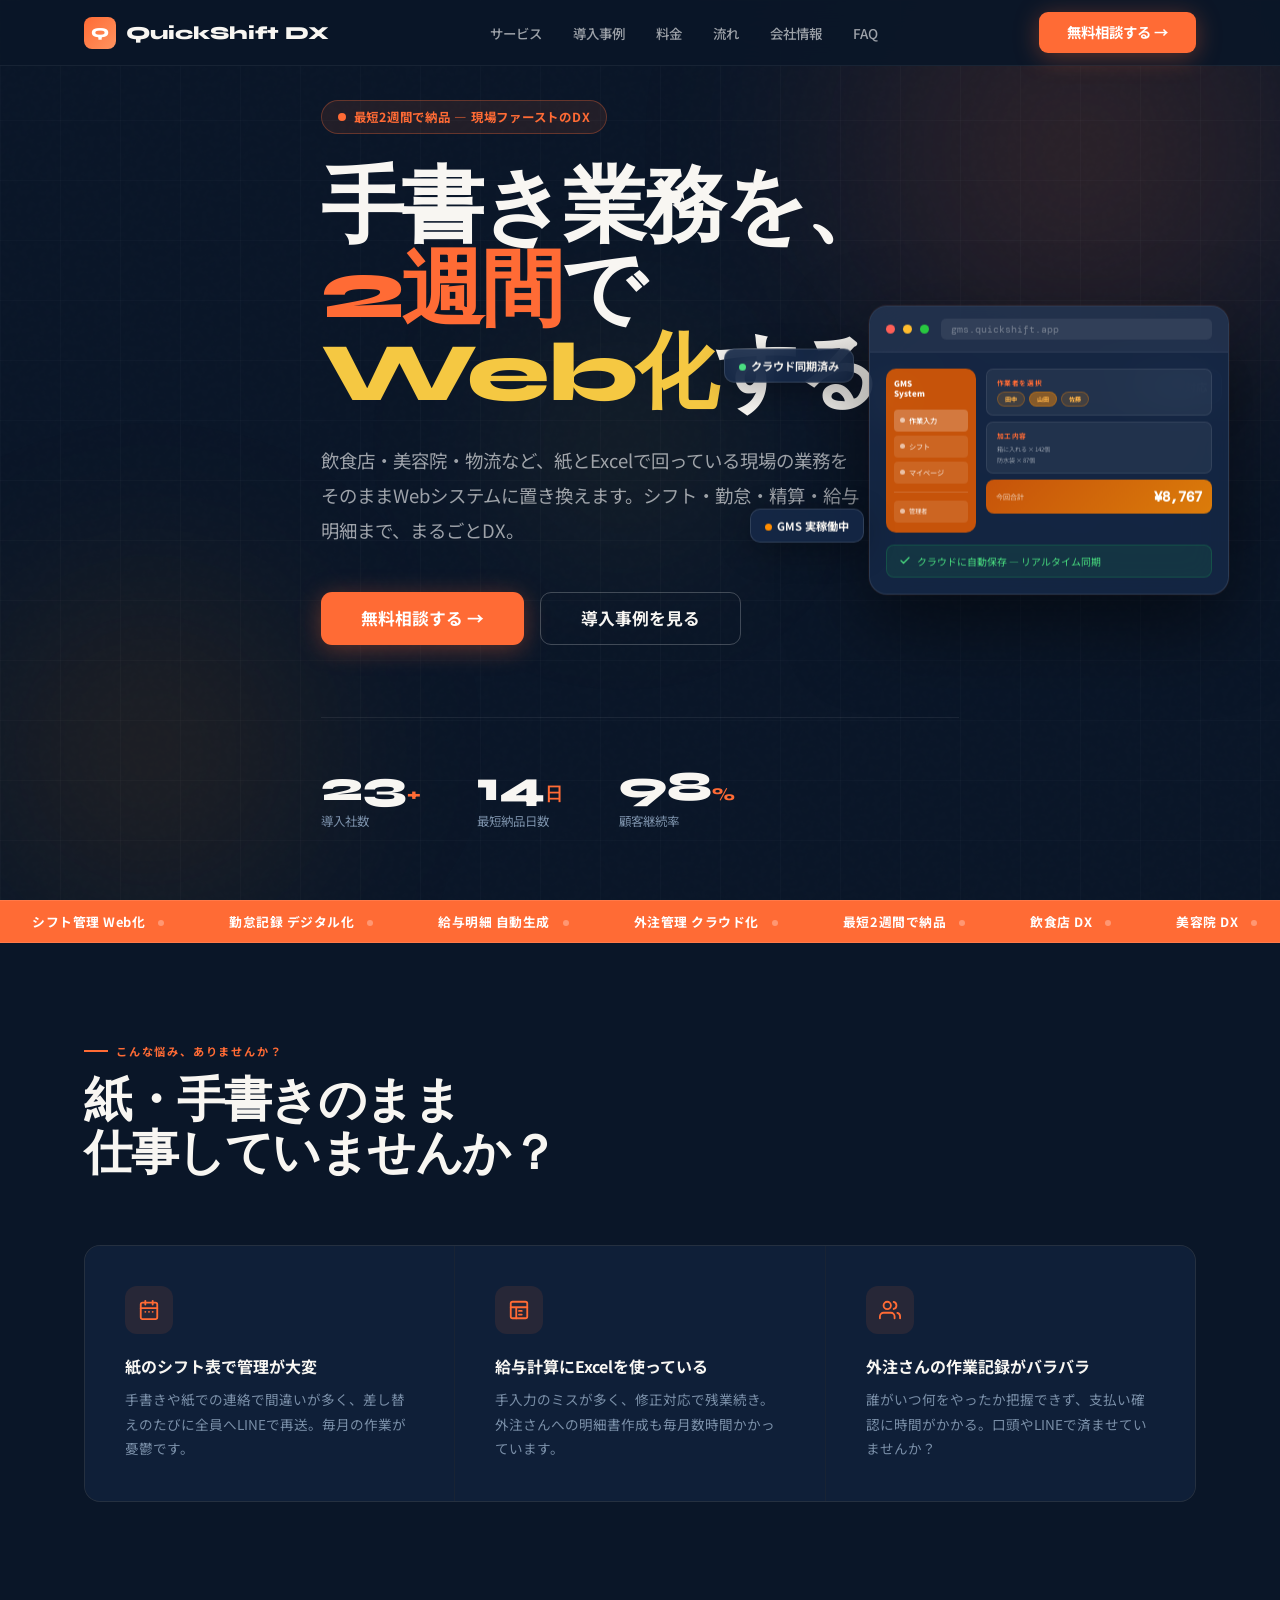
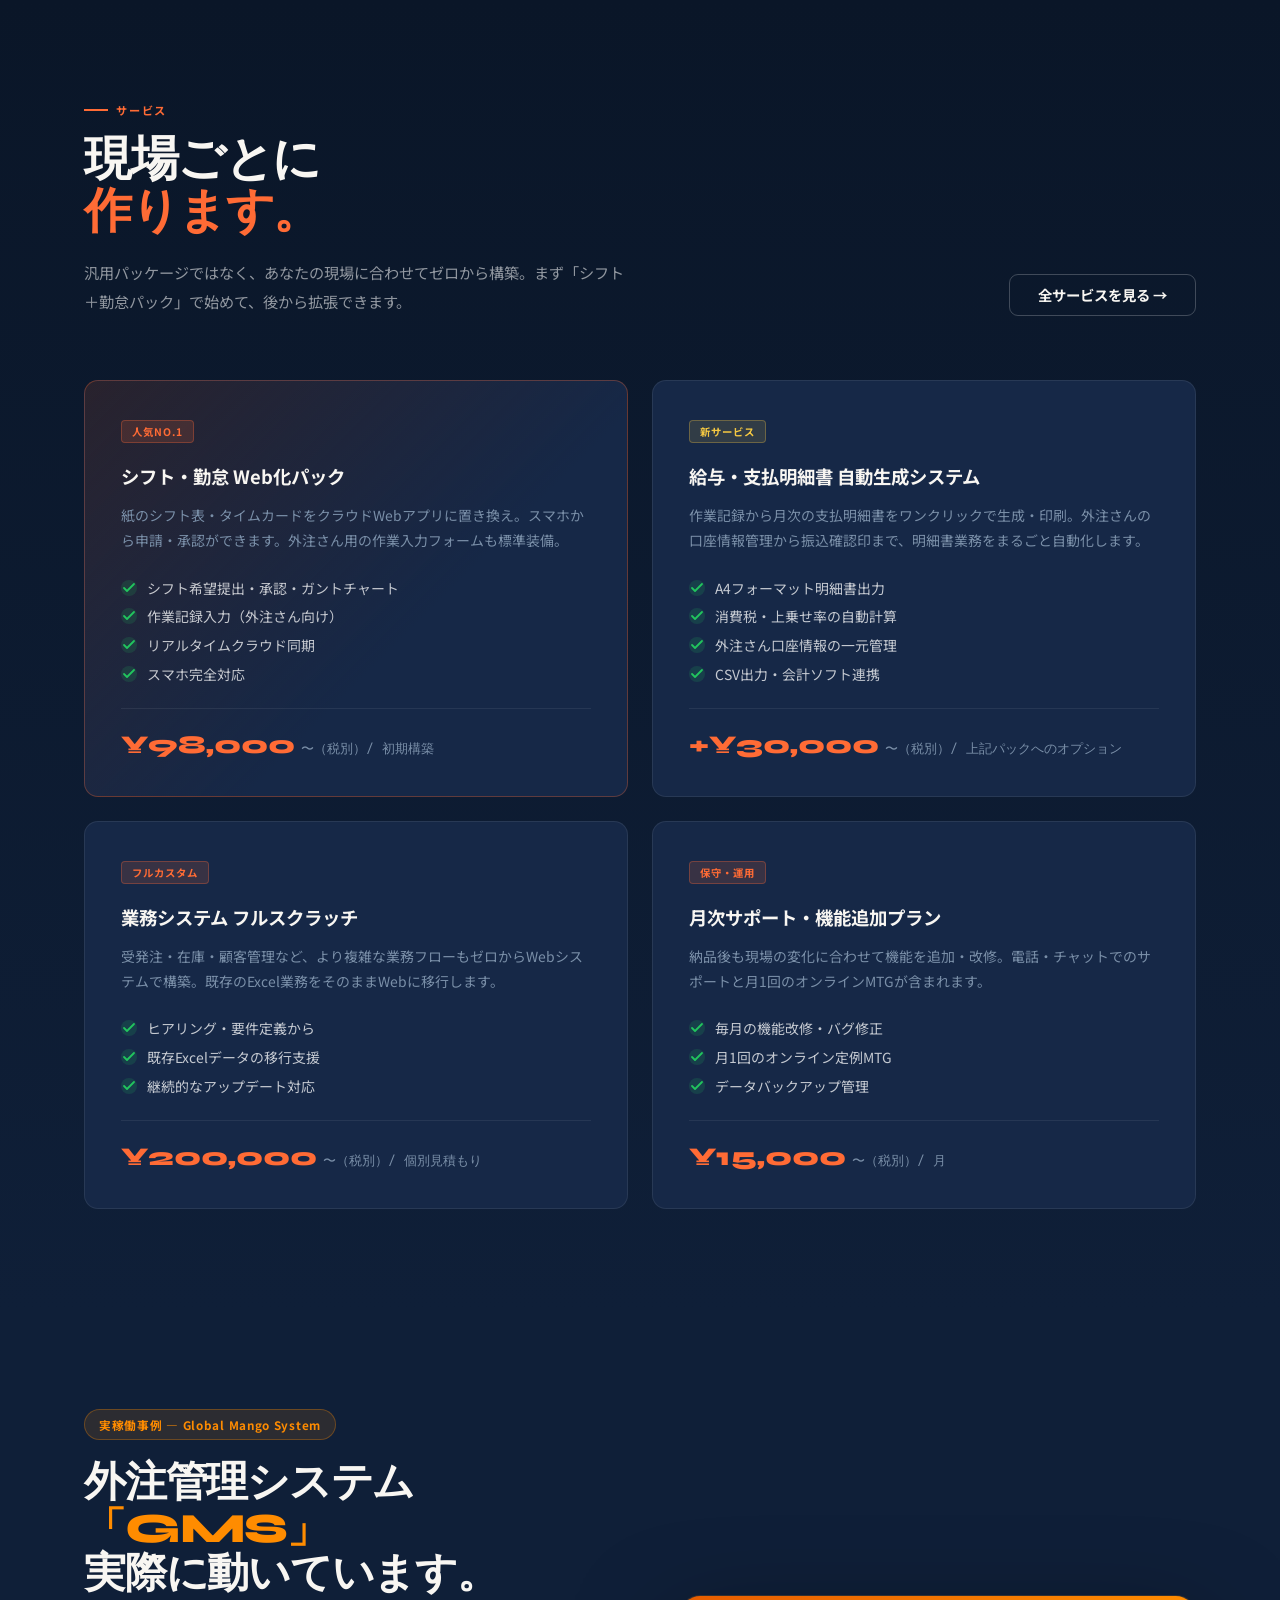
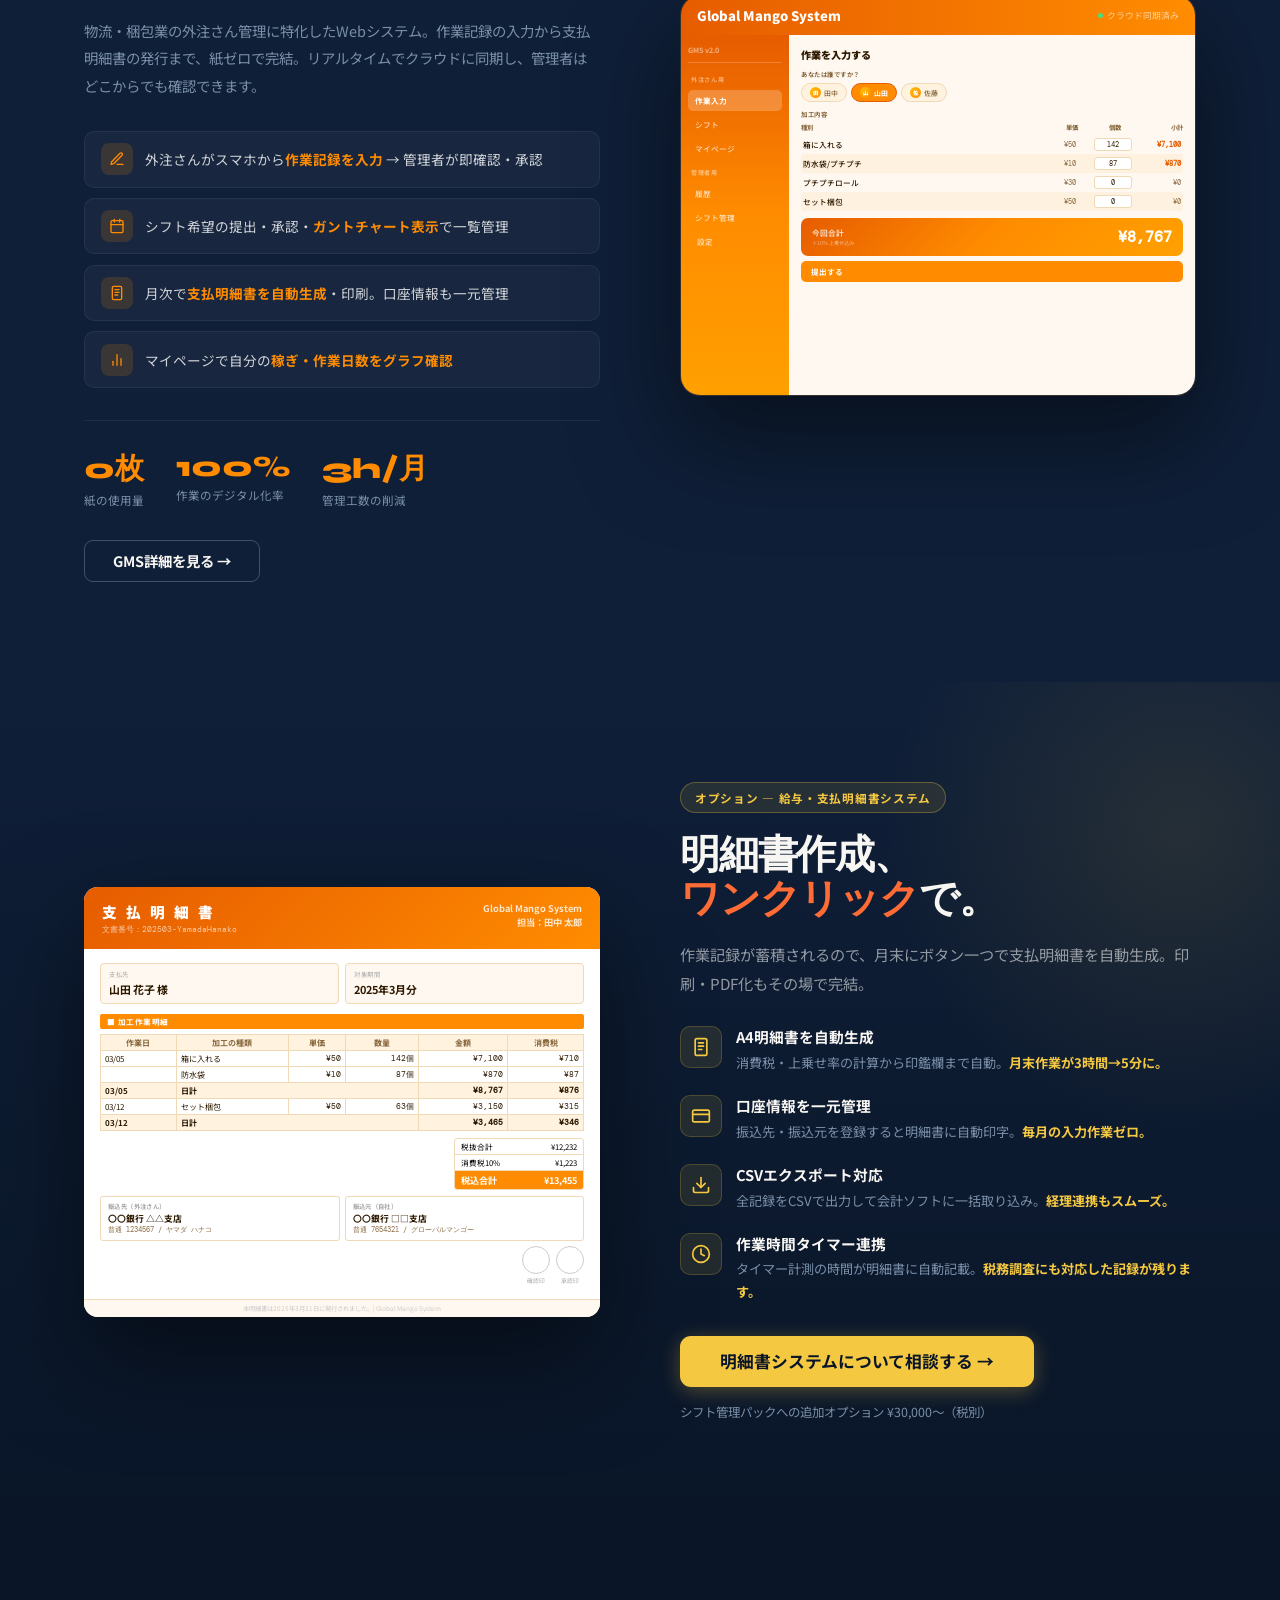
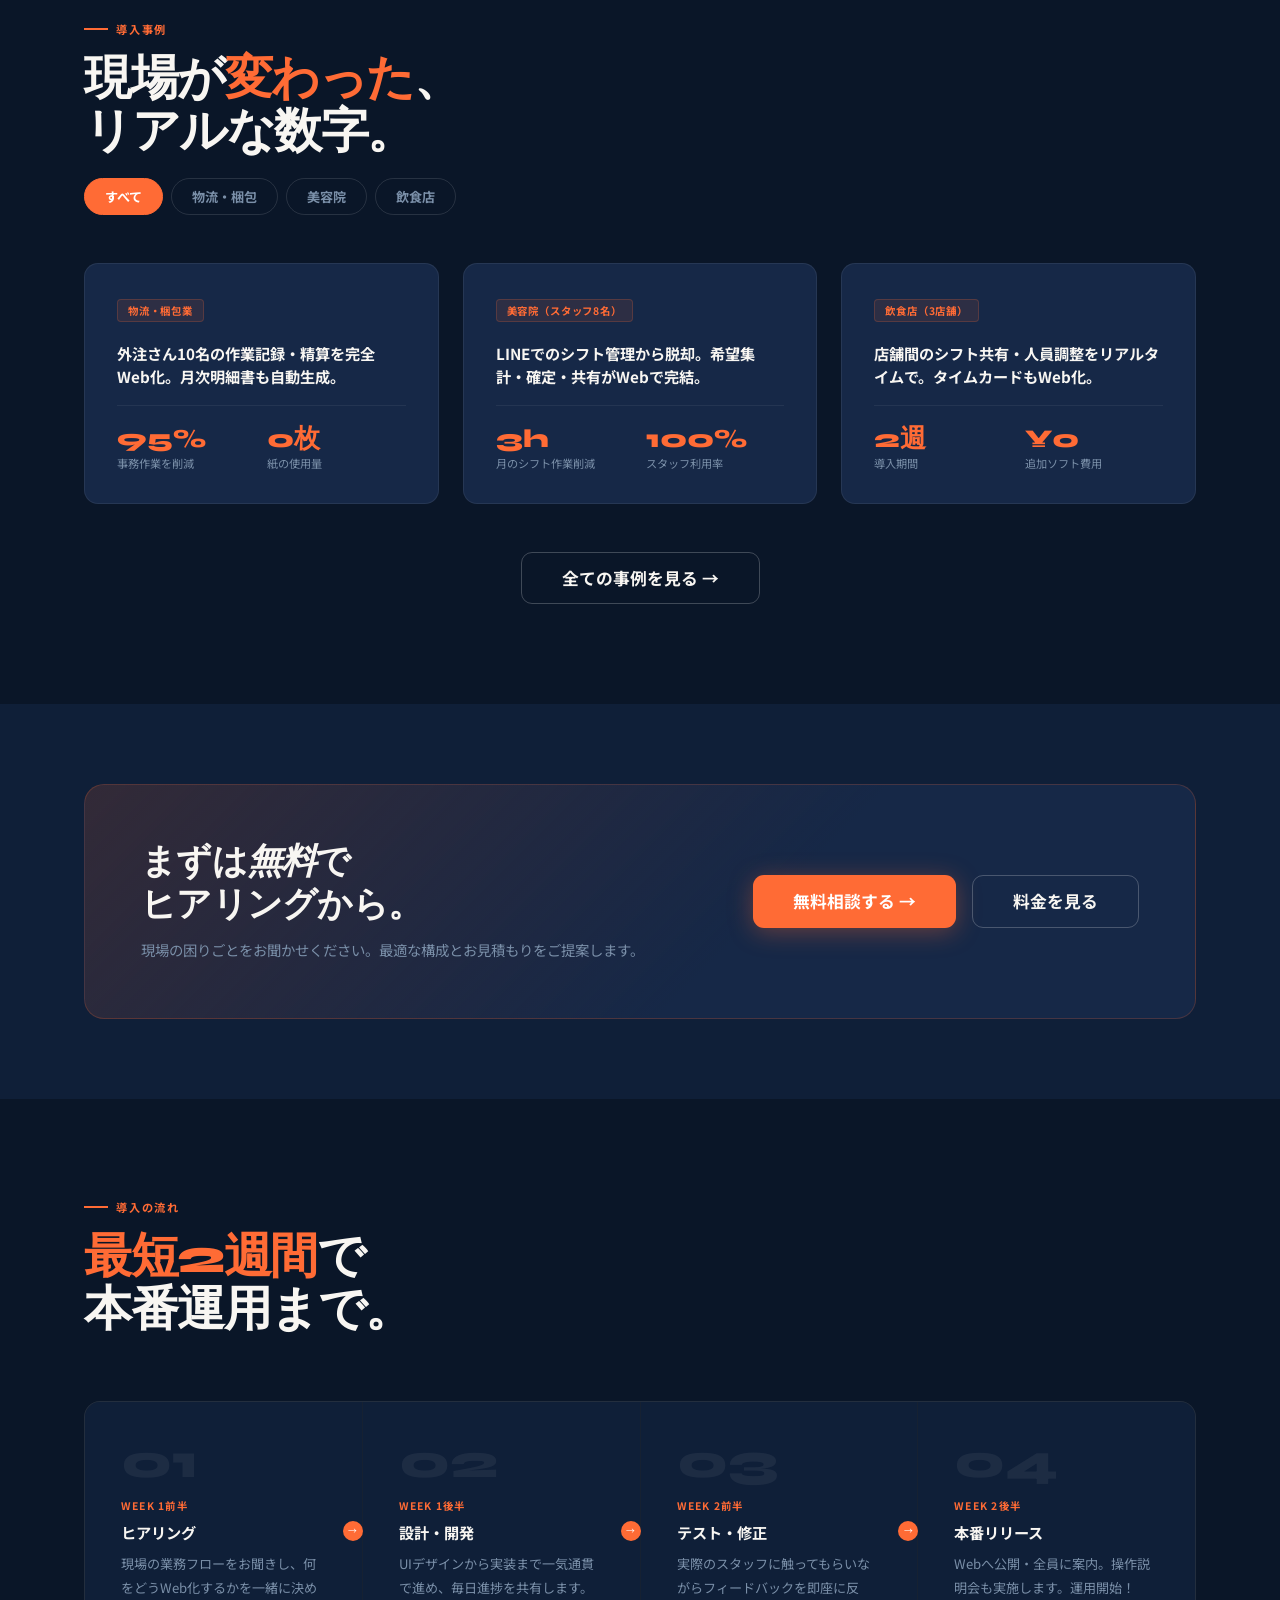
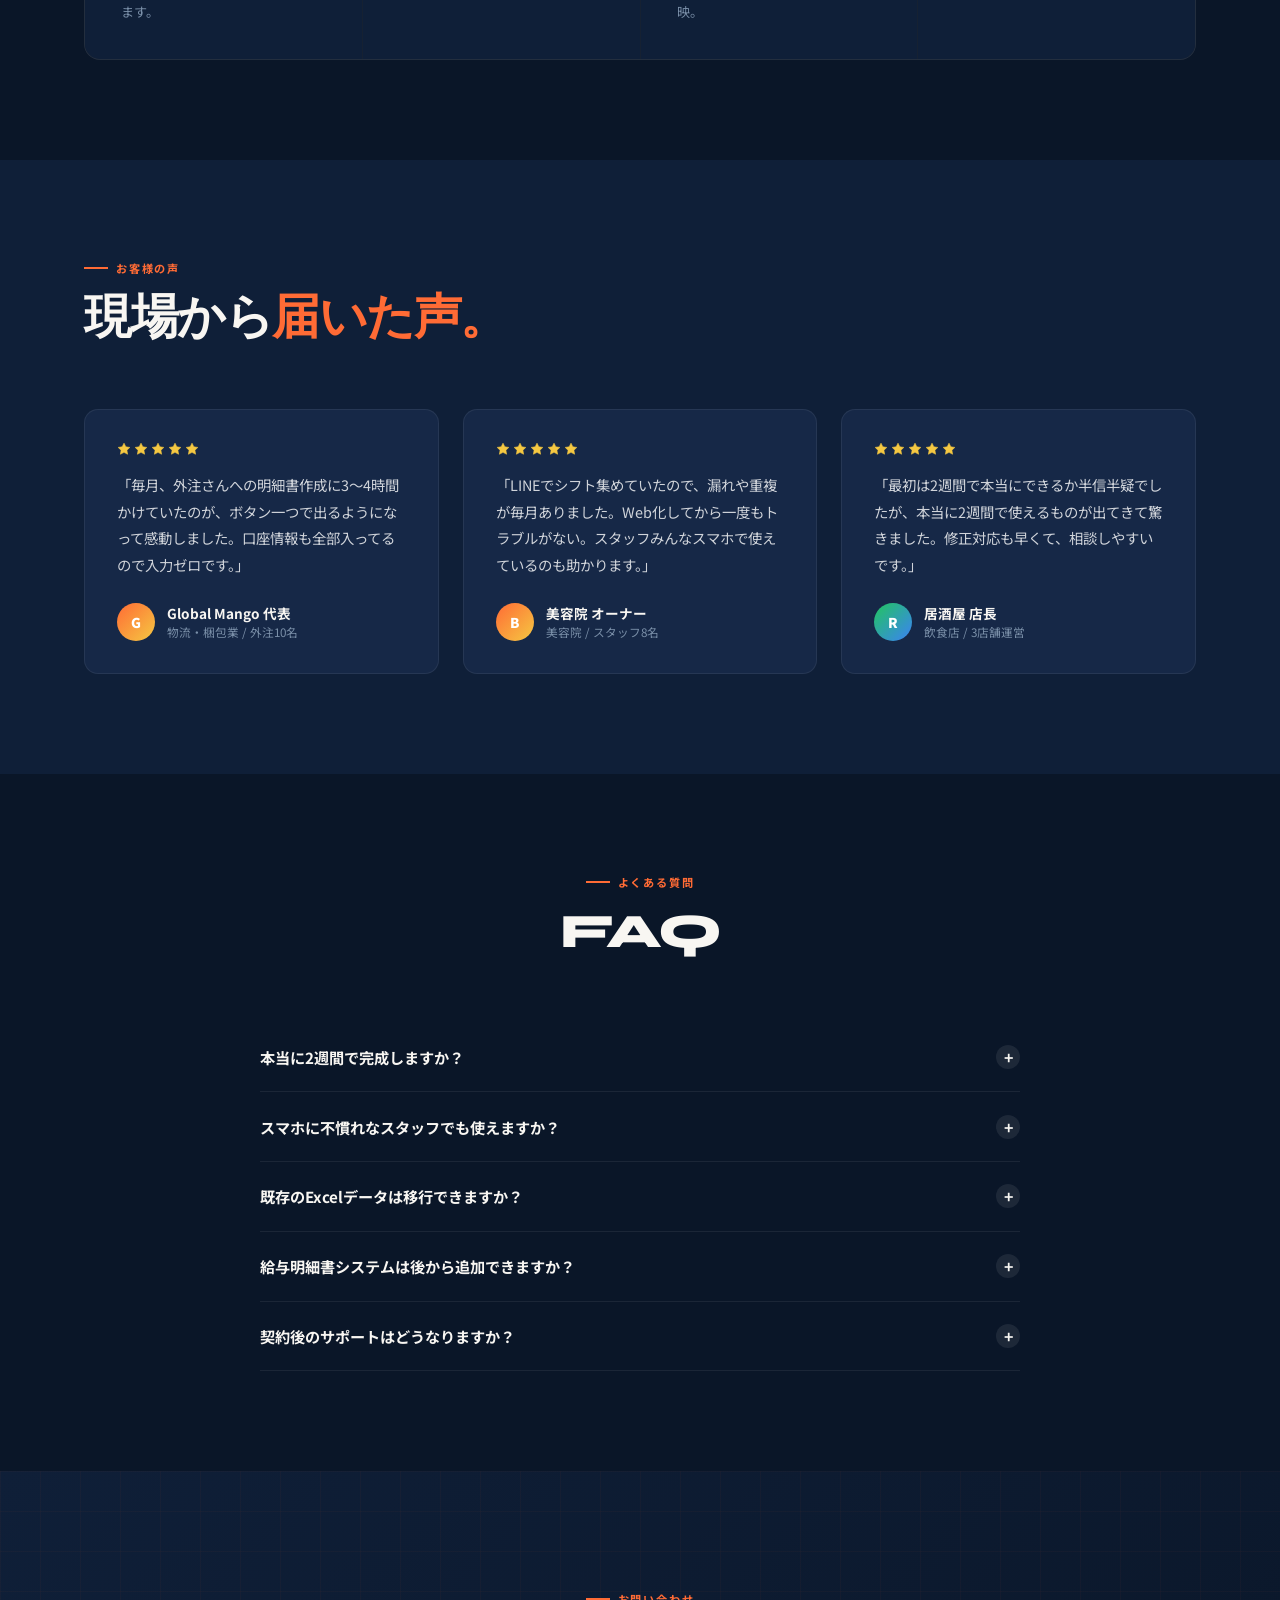
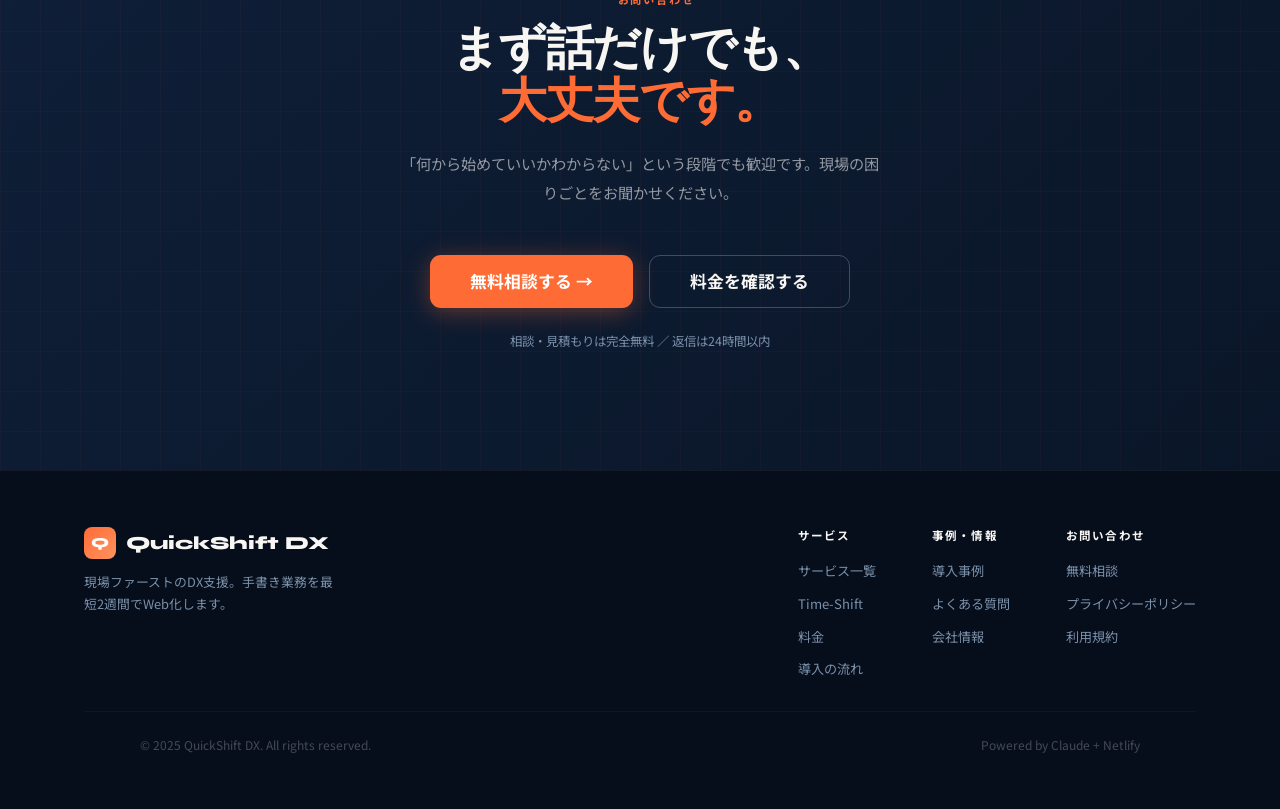
==== commit d6feb519: "絵文字をスタイリッシュに変更figmaを利用" ====
--- a/index.html
+++ b/index.html
@@ -500,7 +500,7 @@
   <div class="container">
     <div class="hero-content">
       <div class="hero-eyebrow">
-        <span class="pulse-dot"></span>
+        <span class="pulse-dot" style="width:8px;height:8px;border-radius:50%;background:#ff6b35;display:inline-block;flex-shrink:0;box-shadow:0 0 0 0 rgba(255,107,53,.5);animation:pulseRing 2s ease infinite"></span>
         最短2週間で納品 — 現場ファーストのDX
       </div>
       <h1>
@@ -609,17 +609,17 @@
     <h2 class="section-title reveal reveal-delay-1">紙・手書きのまま<br>仕事していませんか？</h2>
     <div class="problems-grid">
       <div class="problem-card reveal reveal-delay-1">
-        <div class="prob-icon"></div>
+        <div class="prob-icon"><svg width="22" height="22" viewBox="0 0 24 24" fill="none" stroke="#ff6b35" stroke-width="2" stroke-linecap="round" stroke-linejoin="round"><rect x="3" y="4" width="18" height="18" rx="2"/><line x1="16" y1="2" x2="16" y2="6"/><line x1="8" y1="2" x2="8" y2="6"/><line x1="3" y1="10" x2="21" y2="10"/><line x1="8" y1="14" x2="8" y2="14"/><line x1="12" y1="14" x2="12" y2="14"/><line x1="16" y1="14" x2="16" y2="14"/></svg></div>
         <h3>紙のシフト表で管理が大変</h3>
         <p>手書きや紙での連絡で間違いが多く、差し替えのたびに全員へLINEで再送。毎月の作業が憂鬱です。</p>
       </div>
       <div class="problem-card reveal reveal-delay-2">
-        <div class="prob-icon"></div>
+        <div class="prob-icon"><svg width="22" height="22" viewBox="0 0 24 24" fill="none" stroke="#ff6b35" stroke-width="2" stroke-linecap="round" stroke-linejoin="round"><rect x="3" y="3" width="18" height="18" rx="2"/><path d="M3 9h18M9 21V9"/><path d="M15 13h-3m3 4h-3"/></svg></div>
         <h3>給与計算にExcelを使っている</h3>
         <p>手入力のミスが多く、修正対応で残業続き。外注さんへの明細書作成も毎月数時間かかっています。</p>
       </div>
       <div class="problem-card reveal reveal-delay-3">
-        <div class="prob-icon"></div>
+        <div class="prob-icon"><svg width="22" height="22" viewBox="0 0 24 24" fill="none" stroke="#ff6b35" stroke-width="2" stroke-linecap="round" stroke-linejoin="round"><path d="M17 21v-2a4 4 0 0 0-4-4H5a4 4 0 0 0-4 4v2"/><circle cx="9" cy="7" r="4"/><path d="M23 21v-2a4 4 0 0 0-3-3.87"/><path d="M16 3.13a4 4 0 0 1 0 7.75"/></svg></div>
         <h3>外注さんの作業記録がバラバラ</h3>
         <p>誰がいつ何をやったか把握できず、支払い確認に時間がかかる。口頭やLINEで済ませていませんか？</p>
       </div>
@@ -714,10 +714,10 @@
           物流・梱包業の外注さん管理に特化したWebシステム。作業記録の入力から支払明細書の発行まで、紙ゼロで完結。リアルタイムでクラウドに同期し、管理者はどこからでも確認できます。
         </p>
         <div class="reveal reveal-delay-3">
-          <div class="sf-item"><div class="sf-icon"></div><div>外注さんがスマホから<strong>作業記録を入力</strong> → 管理者が即確認・承認</div></div>
-          <div class="sf-item"><div class="sf-icon"></div><div>シフト希望の提出・承認・<strong>ガントチャート表示</strong>で一覧管理</div></div>
-          <div class="sf-item"><div class="sf-icon"></div><div>月次で<strong>支払明細書を自動生成</strong>・印刷。口座情報も一元管理</div></div>
-          <div class="sf-item"><div class="sf-icon"></div><div>マイページで自分の<strong>稼ぎ・作業日数をグラフ確認</strong></div></div>
+          <div class="sf-item"><div class="sf-icon"><svg width="16" height="16" viewBox="0 0 24 24" fill="none" stroke="#ff8c00" stroke-width="2" stroke-linecap="round" stroke-linejoin="round"><path d="M12 20h9"/><path d="M16.5 3.5a2.121 2.121 0 0 1 3 3L7 19l-4 1 1-4L16.5 3.5z"/></svg></div><div>外注さんがスマホから<strong>作業記録を入力</strong> → 管理者が即確認・承認</div></div>
+          <div class="sf-item"><div class="sf-icon"><svg width="16" height="16" viewBox="0 0 24 24" fill="none" stroke="#ff8c00" stroke-width="2" stroke-linecap="round" stroke-linejoin="round"><rect x="3" y="4" width="18" height="18" rx="2"/><line x1="16" y1="2" x2="16" y2="6"/><line x1="8" y1="2" x2="8" y2="6"/><line x1="3" y1="10" x2="21" y2="10"/></svg></div><div>シフト希望の提出・承認・<strong>ガントチャート表示</strong>で一覧管理</div></div>
+          <div class="sf-item"><div class="sf-icon"><svg width="16" height="16" viewBox="0 0 24 24" fill="none" stroke="#ff8c00" stroke-width="2" stroke-linecap="round" stroke-linejoin="round"><rect x="5" y="2" width="14" height="20" rx="2"/><line x1="9" y1="7" x2="15" y2="7"/><line x1="9" y1="11" x2="15" y2="11"/><line x1="9" y1="15" x2="13" y2="15"/></svg></div><div>月次で<strong>支払明細書を自動生成</strong>・印刷。口座情報も一元管理</div></div>
+          <div class="sf-item"><div class="sf-icon"><svg width="16" height="16" viewBox="0 0 24 24" fill="none" stroke="#ff8c00" stroke-width="2" stroke-linecap="round" stroke-linejoin="round"><line x1="18" y1="20" x2="18" y2="10"/><line x1="12" y1="20" x2="12" y2="4"/><line x1="6" y1="20" x2="6" y2="14"/></svg></div><div>マイページで自分の<strong>稼ぎ・作業日数をグラフ確認</strong></div></div>
         </div>
         <div class="showcase-metrics reveal reveal-delay-4">
           <div><div class="sm-val">0枚</div><div class="sm-label">紙の使用量</div></div>
@@ -857,28 +857,28 @@
         </p>
         <div style="margin-top:1.75rem;" class="reveal reveal-delay-3">
           <div class="pf-item">
-            <div class="pf-icon"></div>
+            <div class="pf-icon"><svg width="20" height="20" viewBox="0 0 24 24" fill="none" stroke="#f5c842" stroke-width="2" stroke-linecap="round" stroke-linejoin="round"><rect x="5" y="2" width="14" height="20" rx="2"/><line x1="9" y1="7" x2="15" y2="7"/><line x1="9" y1="11" x2="15" y2="11"/><line x1="9" y1="15" x2="13" y2="15"/></svg></div>
             <div class="pf-text">
               <h4>A4明細書を自動生成</h4>
               <p>消費税・上乗せ率の計算から印鑑欄まで自動。<span class="hl">月末作業が3時間→5分に。</span></p>
             </div>
           </div>
           <div class="pf-item">
-            <div class="pf-icon"></div>
+            <div class="pf-icon"><svg width="20" height="20" viewBox="0 0 24 24" fill="none" stroke="#f5c842" stroke-width="2" stroke-linecap="round" stroke-linejoin="round"><rect x="2" y="5" width="20" height="14" rx="2"/><line x1="2" y1="10" x2="22" y2="10"/></svg></div>
             <div class="pf-text">
               <h4>口座情報を一元管理</h4>
               <p>振込先・振込元を登録すると明細書に自動印字。<span class="hl">毎月の入力作業ゼロ。</span></p>
             </div>
           </div>
           <div class="pf-item">
-            <div class="pf-icon"></div>
+            <div class="pf-icon"><svg width="20" height="20" viewBox="0 0 24 24" fill="none" stroke="#f5c842" stroke-width="2" stroke-linecap="round" stroke-linejoin="round"><path d="M21 15v4a2 2 0 0 1-2 2H5a2 2 0 0 1-2-2v-4"/><polyline points="7 10 12 15 17 10"/><line x1="12" y1="15" x2="12" y2="3"/></svg></div>
             <div class="pf-text">
               <h4>CSVエクスポート対応</h4>
               <p>全記録をCSVで出力して会計ソフトに一括取り込み。<span class="hl">経理連携もスムーズ。</span></p>
             </div>
           </div>
           <div class="pf-item">
-            <div class="pf-icon"></div>
+            <div class="pf-icon"><svg width="20" height="20" viewBox="0 0 24 24" fill="none" stroke="#f5c842" stroke-width="2" stroke-linecap="round" stroke-linejoin="round"><circle cx="12" cy="12" r="10"/><polyline points="12 6 12 12 16 14"/></svg></div>
             <div class="pf-text">
               <h4>作業時間タイマー連携</h4>
               <p>タイマー計測の時間が明細書に自動記載。<span class="hl">税務調査にも対応した記録が残ります。</span></p>
@@ -997,7 +997,7 @@
     <h2 class="section-title reveal reveal-delay-1">現場から<em>届いた声。</em></h2>
     <div class="testimonials-grid">
       <div class="testimonial-card reveal reveal-delay-1">
-        <div class="testimonial-stars"></div>
+        <div class="testimonial-stars" style="display:flex;gap:1px;margin-bottom:1rem"><svg width="14" height="14" viewBox="0 0 24 24" fill="#f5c842" stroke="#f5c842" stroke-width="1" style="margin-right:2px"><polygon points="12 2 15.09 8.26 22 9.27 17 14.14 18.18 21.02 12 17.77 5.82 21.02 7 14.14 2 9.27 8.91 8.26 12 2"/></svg><svg width="14" height="14" viewBox="0 0 24 24" fill="#f5c842" stroke="#f5c842" stroke-width="1" style="margin-right:2px"><polygon points="12 2 15.09 8.26 22 9.27 17 14.14 18.18 21.02 12 17.77 5.82 21.02 7 14.14 2 9.27 8.91 8.26 12 2"/></svg><svg width="14" height="14" viewBox="0 0 24 24" fill="#f5c842" stroke="#f5c842" stroke-width="1" style="margin-right:2px"><polygon points="12 2 15.09 8.26 22 9.27 17 14.14 18.18 21.02 12 17.77 5.82 21.02 7 14.14 2 9.27 8.91 8.26 12 2"/></svg><svg width="14" height="14" viewBox="0 0 24 24" fill="#f5c842" stroke="#f5c842" stroke-width="1" style="margin-right:2px"><polygon points="12 2 15.09 8.26 22 9.27 17 14.14 18.18 21.02 12 17.77 5.82 21.02 7 14.14 2 9.27 8.91 8.26 12 2"/></svg><svg width="14" height="14" viewBox="0 0 24 24" fill="#f5c842" stroke="#f5c842" stroke-width="1" style="margin-right:2px"><polygon points="12 2 15.09 8.26 22 9.27 17 14.14 18.18 21.02 12 17.77 5.82 21.02 7 14.14 2 9.27 8.91 8.26 12 2"/></svg></div>
         <p class="testimonial-text">「毎月、外注さんへの明細書作成に3〜4時間かけていたのが、ボタン一つで出るようになって感動しました。口座情報も全部入ってるので入力ゼロです。」</p>
         <div class="testimonial-author">
           <div class="author-avatar">G</div>
@@ -1005,7 +1005,7 @@
         </div>
       </div>
       <div class="testimonial-card reveal reveal-delay-2">
-        <div class="testimonial-stars"></div>
+        <div class="testimonial-stars" style="display:flex;gap:1px;margin-bottom:1rem"><svg width="14" height="14" viewBox="0 0 24 24" fill="#f5c842" stroke="#f5c842" stroke-width="1" style="margin-right:2px"><polygon points="12 2 15.09 8.26 22 9.27 17 14.14 18.18 21.02 12 17.77 5.82 21.02 7 14.14 2 9.27 8.91 8.26 12 2"/></svg><svg width="14" height="14" viewBox="0 0 24 24" fill="#f5c842" stroke="#f5c842" stroke-width="1" style="margin-right:2px"><polygon points="12 2 15.09 8.26 22 9.27 17 14.14 18.18 21.02 12 17.77 5.82 21.02 7 14.14 2 9.27 8.91 8.26 12 2"/></svg><svg width="14" height="14" viewBox="0 0 24 24" fill="#f5c842" stroke="#f5c842" stroke-width="1" style="margin-right:2px"><polygon points="12 2 15.09 8.26 22 9.27 17 14.14 18.18 21.02 12 17.77 5.82 21.02 7 14.14 2 9.27 8.91 8.26 12 2"/></svg><svg width="14" height="14" viewBox="0 0 24 24" fill="#f5c842" stroke="#f5c842" stroke-width="1" style="margin-right:2px"><polygon points="12 2 15.09 8.26 22 9.27 17 14.14 18.18 21.02 12 17.77 5.82 21.02 7 14.14 2 9.27 8.91 8.26 12 2"/></svg><svg width="14" height="14" viewBox="0 0 24 24" fill="#f5c842" stroke="#f5c842" stroke-width="1" style="margin-right:2px"><polygon points="12 2 15.09 8.26 22 9.27 17 14.14 18.18 21.02 12 17.77 5.82 21.02 7 14.14 2 9.27 8.91 8.26 12 2"/></svg></div>
         <p class="testimonial-text">「LINEでシフト集めていたので、漏れや重複が毎月ありました。Web化してから一度もトラブルがない。スタッフみんなスマホで使えているのも助かります。」</p>
         <div class="testimonial-author">
           <div class="author-avatar" style="background:linear-gradient(135deg,#ff6b35,#f5c842);">B</div>
@@ -1013,7 +1013,7 @@
         </div>
       </div>
       <div class="testimonial-card reveal reveal-delay-3">
-        <div class="testimonial-stars"></div>
+        <div class="testimonial-stars" style="display:flex;gap:1px;margin-bottom:1rem"><svg width="14" height="14" viewBox="0 0 24 24" fill="#f5c842" stroke="#f5c842" stroke-width="1" style="margin-right:2px"><polygon points="12 2 15.09 8.26 22 9.27 17 14.14 18.18 21.02 12 17.77 5.82 21.02 7 14.14 2 9.27 8.91 8.26 12 2"/></svg><svg width="14" height="14" viewBox="0 0 24 24" fill="#f5c842" stroke="#f5c842" stroke-width="1" style="margin-right:2px"><polygon points="12 2 15.09 8.26 22 9.27 17 14.14 18.18 21.02 12 17.77 5.82 21.02 7 14.14 2 9.27 8.91 8.26 12 2"/></svg><svg width="14" height="14" viewBox="0 0 24 24" fill="#f5c842" stroke="#f5c842" stroke-width="1" style="margin-right:2px"><polygon points="12 2 15.09 8.26 22 9.27 17 14.14 18.18 21.02 12 17.77 5.82 21.02 7 14.14 2 9.27 8.91 8.26 12 2"/></svg><svg width="14" height="14" viewBox="0 0 24 24" fill="#f5c842" stroke="#f5c842" stroke-width="1" style="margin-right:2px"><polygon points="12 2 15.09 8.26 22 9.27 17 14.14 18.18 21.02 12 17.77 5.82 21.02 7 14.14 2 9.27 8.91 8.26 12 2"/></svg><svg width="14" height="14" viewBox="0 0 24 24" fill="#f5c842" stroke="#f5c842" stroke-width="1" style="margin-right:2px"><polygon points="12 2 15.09 8.26 22 9.27 17 14.14 18.18 21.02 12 17.77 5.82 21.02 7 14.14 2 9.27 8.91 8.26 12 2"/></svg></div>
         <p class="testimonial-text">「最初は2週間で本当にできるか半信半疑でしたが、本当に2週間で使えるものが出てきて驚きました。修正対応も早くて、相談しやすいです。」</p>
         <div class="testimonial-author">
           <div class="author-avatar" style="background:linear-gradient(135deg,#22c55e,#3b82f6);">R</div>
